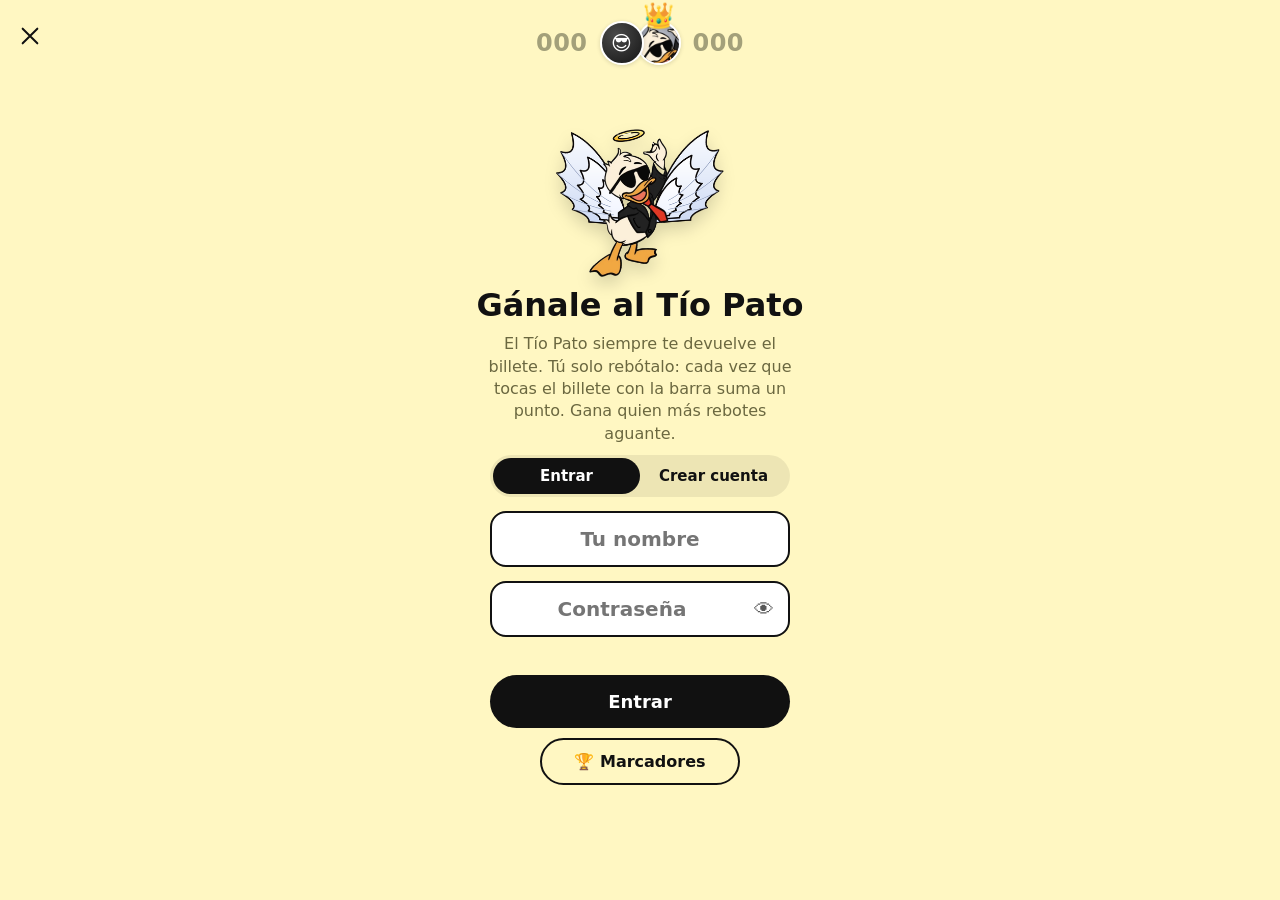
==== juego/index.html @ 19018e65 "Coins and shop: 1 bounce = 1 coin; premium backgrounds, paddle and ball skins - Wallet per account (" ====
<!doctype html>
<html lang="es">
<head>
<meta charset="utf-8">
<meta name="viewport" content="width=device-width, initial-scale=1, maximum-scale=1, user-scalable=no, viewport-fit=cover">
<title>Gánale al Tío Pato</title>
<meta name="description" content="Rebota el billete contra el Tío Pato: empieza como un ángel amistoso y termina convertido en diablo. Juega en línea o instálalo en tu celular.">
<meta name="theme-color" content="#fff7c2" id="themeColor">
<meta name="mobile-web-app-capable" content="yes">
<meta name="apple-mobile-web-app-capable" content="yes">
<meta name="apple-mobile-web-app-title" content="Tío Pato">
<meta name="apple-mobile-web-app-status-bar-style" content="default">
<meta name="format-detection" content="telephone=no">
<link rel="manifest" href="manifest.webmanifest">
<link rel="icon" type="image/png" sizes="32x32" href="icons/favicon-32.png">
<link rel="icon" type="image/png" sizes="64x64" href="icons/favicon-64.png">
<link rel="apple-touch-icon" href="icons/apple-touch-icon.png">
<style>
  :root {
    --bg: #fff7c2;
    --ink: #111;
    --score: #a3a07a;
    --ghost: rgba(140, 130, 50, .38);
    --lose: #c0392b;
    --card: #fffdf0;
    --line: rgba(120, 110, 40, .18);
  }
  * { box-sizing: border-box; -webkit-tap-highlight-color: transparent; }
  html, body {
    margin: 0; height: 100%; background: var(--bg); color: var(--ink);
    transition: background-color .9s ease;
    font-family: ui-rounded, "SF Pro Rounded", system-ui, -apple-system, "Segoe UI", Roboto, sans-serif;
    overflow: hidden; overscroll-behavior: none;
    -webkit-user-select: none; user-select: none; -webkit-touch-callout: none; touch-action: manipulation;
  }
  #app { position: fixed; inset: 0; display: flex; flex-direction: column; }
  body.end { background: linear-gradient(180deg, #7b3ff2 0%, #b21ee0 55%, #e0149f 100%); transition: none; }
  body.end #close svg, body.hell #close svg { stroke: #fff; }
  body.end .num, body.hell .num { color: rgba(255,255,255,.78); }
  body.hell { --ghost: rgba(255,255,255,.12); }

  /* ---------- franja de puntajes: compacta y encima del juego, para que el Pato quede en lo más alto ---------- */
  header {
    position: absolute; left: 0; right: 0; top: 0; z-index: 3; pointer-events: none;
    display: flex; align-items: center; justify-content: center; gap: 12px;
    padding: calc(env(safe-area-inset-top) + 20px) 16px 0;
    height: calc(env(safe-area-inset-top) + 66px);
  }
  #close {
    position: absolute; left: max(10px, env(safe-area-inset-left)); top: calc(env(safe-area-inset-top) + 16px); pointer-events: auto;
    width: 40px; height: 40px; border: 0; background: none; cursor: pointer; padding: 9px;
  }
  #close svg { width: 100%; height: 100%; stroke: var(--ink); stroke-width: 2.2; stroke-linecap: round; }
  .num {
    min-width: 3ch; font-size: 24px; font-weight: 800; letter-spacing: .02em;
    color: var(--score); font-variant-numeric: tabular-nums; text-align: center;
    transition: color .2s, transform .15s;
  }
  .num.bump { transform: scale(1.22); color: #6d6a3d; }
  .avatars { display: flex; position: relative; }
  .avatar {
    position: relative; width: 44px; height: 44px; border-radius: 50%;
    display: grid; place-items: center; font-size: 24px;
    border: 2px solid #fff; box-shadow: 0 1px 4px rgba(0,0,0,.15);
  }
  .avatar.me { background: radial-gradient(circle at 35% 30%, #4a4a4a, #151515); z-index: 1; color: #fff; font-weight: 800; font-size: 20px; }
  .avatar.bot { background: radial-gradient(circle at 35% 30%, #e8e8e8, #8d8d8d); margin-left: -7px; overflow: visible; }
  .avatar.bot.pic { background: radial-gradient(circle at 50% 45%, #cfd3dc, #6f7380); }
  .avatar.bot #botFace { position: relative; display: block; width: 100%; height: 100%; border-radius: 50%; overflow: hidden; display: grid; place-items: center; }
  .avatar.bot .ava { position: absolute; width: 142px; max-width: none; height: auto; left: -47px; top: -56px; pointer-events: none; }
  .avatar.bot .ava.horns { transition: opacity .5s; }
  .crown {
    position: absolute; top: -20px; left: 50%; font-size: 25px; line-height: 1;
    transform: translateX(-50%) scale(0); transition: transform .25s cubic-bezier(.3,1.6,.5,1);
    pointer-events: none; z-index: 2;
  }
  .avatar.lead .crown { transform: translateX(-50%) scale(1); }

  /* ---------- zona de juego ---------- */
  #arena { position: absolute; inset: 0; z-index: 1; touch-action: none; }
  #arena.jolt { animation: jolt .16s linear; }
  @keyframes jolt { 20% { transform: translate(4px, -3px); } 40% { transform: translate(-4px, 3px); } 60% { transform: translate(3px, 2px); } 80% { transform: translate(-2px, -2px); } }
  #big {
    position: absolute; inset: 0; display: grid; place-items: center;
    font-size: min(46vw, 24vh, 260px); font-weight: 400; color: var(--ghost);
    pointer-events: none; z-index: 0; transform: translateY(-4%);
  }
  #big.tick { animation: tick .9s ease-out; }
  @keyframes tick { 0% { transform: translateY(-4%) scale(1.25); opacity: .2; } 100% { transform: translateY(-4%) scale(1); opacity: 1; } }
  #fx { position: absolute; left: 0; top: 0; z-index: 1; pointer-events: none; }

  #target {
    position: absolute; left: 0; top: 0; z-index: 2;
    font-size: calc(56px * var(--k, 1)); line-height: 1; will-change: transform; pointer-events: none;
    filter: drop-shadow(0 5px 5px rgba(0,0,0,.14));
  }
  #target span { display: inline-block; animation: spin .75s linear infinite; }
  @keyframes spin { to { transform: rotate(360deg); } }

  /* ----- El Tío Pato: ángel amistoso → desafiante → enojado → diablo -----
     Variables: --angel / --devil (0..1, qué capas se ven) · --anger (0..1) · --shake · --flap (velocidad de aleteo). */
  #duck { position: absolute; left: 0; top: var(--duck-top, 26px); z-index: 1; width: calc(141px * var(--k, 1)); height: calc(170px * var(--k, 1)); pointer-events: none; visibility: hidden; will-change: transform; --angel: 1; --devil: 0; --anger: 0; --shake: 0px; --flap: 1.5s; }
  #duck .rig { position: relative; width: 100%; height: 100%; }
  #duck.mad .rig { animation: fume .11s linear infinite; }
  #duck .ly { position: absolute; left: 0; top: 0; width: 100%; height: 100%; display: block; -webkit-user-drag: none; transition: opacity .6s; }
  #duck .angel { opacity: var(--angel); }
  #duck .devil { opacity: var(--devil); }
  #duck .face { opacity: 0; transition: opacity .35s; }
  #duck[data-face="0"] .f0, #duck[data-face="1"] .f1, #duck[data-face="2"] .f2, #duck[data-face="3"] .f3 { opacity: 1; }
  #duck .wl { transform-origin: 43.5% 64.5%; animation: flapL var(--flap) ease-in-out infinite; }
  #duck .wr { transform-origin: 59% 63.7%; animation: flapR var(--flap) ease-in-out infinite; }
  #duck .halo { animation: bob 2.4s ease-in-out infinite; filter: drop-shadow(0 0 7px rgba(255, 214, 70, .95)); }
  #duck.mad .halo { animation: bob 2.4s ease-in-out infinite, flicker .3s steps(2) infinite; }
  #duck .horns { filter: drop-shadow(0 0 5px rgba(255, 60, 20, .8)); }
  #duck .trident { transform-origin: 63.5% 40%; animation: wave 1.6s ease-in-out infinite; filter: drop-shadow(0 0 6px rgba(255, 70, 20, .95)); }
  #duck .tail { transform-origin: 40% 76%; animation: sway .9s ease-in-out infinite; }
  #duck[data-face="3"] .f3 { filter: drop-shadow(0 0 9px rgba(255, 80, 20, .85)); }
  #duckFace { display: grid; place-items: center; width: 100%; height: 100%; font-size: calc(52px * var(--k, 1)); }
  #steam { position: absolute; left: 58%; top: 22%; font-size: calc(26px * var(--k, 1)); opacity: clamp(0, calc(var(--anger) * 2.2 - .1), 1); animation: puff .7s ease-in-out infinite; }
  @keyframes flapL { 50% { transform: rotate(calc(8deg + var(--anger) * 6deg)); } }
  @keyframes flapR { 50% { transform: rotate(calc(-8deg - var(--anger) * 6deg)); } }
  @keyframes bob { 50% { transform: translateY(-4px); } }
  @keyframes flicker { 50% { opacity: .35; } }
  @keyframes wave { 50% { transform: rotate(4deg); } }
  @keyframes sway { 50% { transform: rotate(9deg); } }
  @keyframes fume { 25% { translate: calc(var(--shake) * -1) 0; } 75% { translate: var(--shake) 0; } }
  @keyframes swing { 30% { transform: rotate(-12deg) translateY(6px) scale(1.06); } 100% { transform: none; } }
  @keyframes puff { 50% { transform: scale(1.25) rotate(8deg); } }
  #duck .rig.swing { animation: swing .26s ease-out; }
  #bubble {
    position: absolute; top: 100%; left: 50%; transform: translateX(calc(-50% + var(--bx, 0px))); scale: .85; transform-origin: top center;
    white-space: nowrap; font-size: clamp(12px, 3.6vw, 14px); font-weight: 800; color: #111; background: #fff; padding: 6px 12px;
    border-radius: 14px; box-shadow: 0 3px 10px rgba(0,0,0,.18); opacity: 0; transition: opacity .2s, scale .2s;
  }
  #bubble::before { content: ""; position: absolute; left: calc(50% - var(--bx, 0px)); top: -5px; width: 10px; height: 10px; background: #fff; transform: translateX(-50%) rotate(45deg); }
  #bubble.on { opacity: 1; scale: 1; }
  body.hell #bubble { background: #2a0608; color: #ffb199; box-shadow: 0 0 14px rgba(255, 70, 20, .6); }
  body.hell #bubble::before { background: #2a0608; }

  #paddle {
    position: absolute; left: 0; top: 0; height: calc(16px * var(--k, 1)); border-radius: 999px; background: #111; z-index: 2;
    visibility: hidden; will-change: transform; box-shadow: 0 5px 12px rgba(0,0,0,.22);
    transition: height .08s, margin-top .08s;
  }
  #paddle.hit { height: calc(11px * var(--k, 1)); margin-top: calc(3px * var(--k, 1)); }

  .pop {
    position: absolute; z-index: 4; font-weight: 800; font-size: 22px; color: #6d6a3d;
    pointer-events: none; animation: pop .6s ease-out forwards;
  }
  body.hell .pop { color: #ffb199; }
  @keyframes pop { from { opacity: 1; transform: translate(-50%, -10px); } to { opacity: 0; transform: translate(-50%, -64px); } }

  /* ---------- pantallas (inicio / final / marcadores) ---------- */
  .screen {
    position: absolute; inset: 0; z-index: 5; display: none; flex-direction: column;
    align-items: center; justify-content: center; gap: 10px; text-align: center;
    padding: calc(env(safe-area-inset-top) + 60px) max(20px, env(safe-area-inset-right)) calc(env(safe-area-inset-bottom) + 20px) max(20px, env(safe-area-inset-left));
    background: rgba(255, 247, 194, .96); overflow-y: auto; -webkit-overflow-scrolling: touch;
  }
  .screen > * { flex-shrink: 0; }
  .screen::before, .screen::after { content: ""; margin: auto; }
  .screen.show { display: flex; }
  .screen h1 { margin: 0; font-size: 32px; font-weight: 800; line-height: 1.1; }
  .screen p { margin: 0; color: #6b6840; font-size: 16px; max-width: 30ch; line-height: 1.4; }
  .hero { display: inline-block; height: clamp(96px, 19vh, 150px); animation: float 2.2s ease-in-out infinite; filter: drop-shadow(0 8px 8px rgba(0,0,0,.15)); }
  .hero img { height: 100%; width: auto; display: block; }
  @keyframes float { 50% { transform: translateY(-10px) rotate(-2deg); } }
  .btn {
    margin-top: 10px; border: 0; cursor: pointer; background: #111; color: #fff;
    font: inherit; font-size: 18px; font-weight: 700; padding: 16px 44px; border-radius: 999px;
    transition: transform .1s;
  }
  .btn:active { transform: scale(.96); }
  .btn.ghost { background: transparent; color: var(--ink); border: 2px solid var(--ink); margin-top: 0; padding: 12px 32px; font-size: 16px; }
  .best { font-size: 14px; color: #8a8658; min-height: 1.2em; }
  .status { font-size: 14px; color: #6b6840; min-height: 1.3em; }
  .status.err { color: var(--lose); }

  #name, .field {
    width: min(100%, 300px); font: inherit; font-size: 20px; font-weight: 700; text-align: center;
    padding: 14px 16px; border-radius: 16px; border: 2px solid var(--ink); background: #fff; color: var(--ink);
    outline: none; -webkit-user-select: text; user-select: text; margin-top: 6px;
  }
  #name:focus, .field:focus { box-shadow: 0 0 0 4px rgba(17,17,17,.12); }
  #name.shake, .field.shake { animation: shake .35s; border-color: var(--lose); }
  /* inicio de sesión */
  .authbox { display: flex; flex-direction: column; align-items: center; gap: 8px; width: 100%; }
  .authbox[hidden], #userBox[hidden], #logout[hidden], #name[hidden], #play[hidden] { display: none; }
  .seg { display: flex; width: min(100%, 300px); background: rgba(0,0,0,.07); border-radius: 999px; padding: 3px; }
  .seg button { flex: 1; border: 0; background: none; font: inherit; font-size: 15px; font-weight: 700; color: var(--ink); padding: 9px 6px; border-radius: 999px; cursor: pointer; }
  .seg button.on { background: #111; color: #fff; }
  .pw { position: relative; width: min(100%, 300px); }
  .pw .field { width: 100%; padding-right: 52px; }
  #eye { position: absolute; right: 6px; top: calc(50% + 3px); transform: translateY(-50%); width: 40px; height: 40px; border: 0; background: none; font-size: 20px; cursor: pointer; opacity: .65; }
  .authbox .btn { margin-top: 4px; width: min(100%, 300px); }
  .authbox .btn:disabled { opacity: .55; }
  #authMsg { min-height: 1.3em; max-width: 32ch; text-align: center; }
  .hello { font-size: 20px; font-weight: 800; }
  .link { background: none; border: 0; font: inherit; font-size: 14px; font-weight: 600; color: #6b6840; cursor: pointer; padding: 6px; text-decoration: underline; }
  @keyframes shake { 25% { transform: translateX(-8px); } 75% { transform: translateX(8px); } }

  /* final: pantalla morada con lluvia de billetes */
  #result { background: transparent; overflow: hidden; gap: 6px; color: #fff; }
  #result > * { position: relative; z-index: 1; }
  #result .rain { position: absolute; inset: 0; z-index: 0; pointer-events: none; overflow: hidden; }
  .rain span { position: absolute; top: -60px; animation: fall linear infinite; }
  @keyframes fall { to { transform: translateY(115vh) rotate(540deg); } }
  .verdict { font-size: 24px; font-weight: 800; text-shadow: 0 2px 12px rgba(0,0,0,.25); }
  .final { font-size: 72px; font-weight: 800; line-height: 1; text-shadow: 0 2px 12px rgba(0,0,0,.25); font-variant-numeric: tabular-nums; }
  .final small { font-size: 28px; font-weight: 800; }
  .sub { font-size: 15px; font-weight: 600; opacity: .95; text-shadow: 0 1px 6px rgba(60,0,90,.55); max-width: 32ch; }
  #result .hero { height: clamp(84px, 15vh, 128px); animation: none; }
  #result .btn { background: #111; width: min(100%, 340px); display: flex; align-items: center; justify-content: center; gap: 10px; }
  #result .btn.ghost { background: rgba(255,255,255,.14); color: #fff; border-color: rgba(255,255,255,.7); }
  #result .link { background: none; border: 0; color: #fff; font: inherit; font-size: 16px; font-weight: 600; padding: 10px; cursor: pointer; opacity: .9; }
  #result .status { color: rgba(255,255,255,.95); }
  #result .status.err { color: #ffd6d0; }
  #result .best { color: rgba(255,255,255,.85); }
  #result .status, #result .best, #result .link { text-shadow: 0 1px 6px rgba(60,0,90,.55); }

  /* ---------- marcadores ---------- */
  #board { justify-content: flex-start; gap: 8px; overflow: hidden; }
  #board::before, #board::after { display: none; }
  #board h1 { font-size: 28px; margin-top: 4px; }
  .board-note { font-size: 13px; color: #8a8658; min-height: 1.2em; max-width: 38ch; }
  #list {
    list-style: none; margin: 0; padding: 0; width: min(100%, 440px);
    flex: 1; min-height: 0; overflow-y: auto; -webkit-overflow-scrolling: touch;
    background: var(--card); border: 1px solid var(--line); border-radius: 18px;
  }
  #list li {
    display: grid; grid-template-columns: 44px 1fr auto; align-items: center; gap: 8px;
    padding: 12px 16px; border-bottom: 1px solid var(--line); text-align: left; font-size: 17px;
  }
  #list li:last-child { border-bottom: 0; }
  #list .rk { font-weight: 800; color: #8a8658; font-variant-numeric: tabular-nums; text-align: center; }
  #list .nm { font-weight: 700; overflow: hidden; text-overflow: ellipsis; white-space: nowrap; }
  #list .sc { font-weight: 800; font-variant-numeric: tabular-nums; }
  #list li.top .rk { font-size: 22px; }
  #list li.mine { background: #fff0a0; }
  #list .empty { display: block; text-align: center; color: #8a8658; padding: 28px 16px; }
  #backBoard { margin-top: 4px; }

  /* celulares bajitos (iPhone SE, Android compactos) */
  @media (max-height: 700px) {
    .screen { gap: 6px; }
    .screen h1 { font-size: 26px; }
    .screen p { font-size: 14px; }
    .btn { padding: 13px 38px; font-size: 17px; margin-top: 6px; }
    .btn.ghost { padding: 10px 28px; }
    .final { font-size: 58px; }
    #name { padding: 11px 14px; font-size: 18px; }
  }
  @media (max-width: 340px) { .num { font-size: 21px; min-width: 2.6ch; } header { gap: 8px; } }

  /* instalar la app */
  .sheet { position: fixed; inset: 0; z-index: 60; display: flex; align-items: flex-end; justify-content: center; background: rgba(0,0,0,.45); }
  .sheet[hidden], #rotate[hidden] { display: none; }
  .sheet .card {
    width: min(100%, 460px); background: #fffdf0; color: var(--ink); border-radius: 22px 22px 0 0; text-align: left;
    padding: 22px 22px calc(env(safe-area-inset-bottom) + 22px); box-shadow: 0 -10px 40px rgba(0,0,0,.25);
  }
  .sheet h2 { margin: 0 0 10px; font-size: 20px; }
  .sheet ol { margin: 0 0 14px; padding-left: 22px; font-size: 16px; line-height: 1.5; }
  .sheet .btn { width: 100%; margin: 0; }
  /* el juego es vertical: en horizontal se pausa y pide girar el celular */
  #rotate { position: fixed; inset: 0; z-index: 100; display: none; flex-direction: column; align-items: center; justify-content: center; gap: 10px; background: #fff7c2; color: #111; text-align: center; padding: 24px; font-weight: 700; }
  #rotate .ico { font-size: 48px; animation: turn 2.4s ease-in-out infinite; }
  @keyframes turn { 0%, 30% { transform: rotate(-90deg); } 60%, 100% { transform: rotate(0); } }
  @media (orientation: landscape) and (max-height: 520px) { #rotate { display: flex; } #rotate[hidden] { display: flex; } }


  /* ---------- fondos premium: degradados difuminados, holográficos y animados ---------- */
  #app { z-index: 1; }
  .bgx { position: absolute; inset: 0; overflow: hidden; background: var(--b, #fff6c0); }
  .bgx i { position: absolute; display: block; border-radius: 50%; pointer-events: none; will-change: transform; }
  #theme { position: fixed; z-index: 0; display: none; }
  body.themed #theme, body.themed #hellfx { display: block; }
  body.end #theme, body.end #hellfx { display: none; }
  /* cuando el Pato se vuelve diablo, el infierno tiñe también los fondos premium */
  #hellfx { position: fixed; inset: 0; z-index: 0; display: none; pointer-events: none; opacity: 0; transition: opacity 1.4s;
    background: radial-gradient(130% 90% at 50% 105%, rgba(255,90,20,.72), rgba(160,10,20,.62) 45%, rgba(30,0,6,.82) 100%); }
  body.hell #hellfx { opacity: 1; }
  body.dark #close svg { stroke: #fff; }
  body.dark .num { color: rgba(255,255,255,.8); }
  body.dark { --ghost: rgba(255,255,255,.12); }
  body.dark .pop { color: #fff; }
  body.themed:not(.dark):not(.hell) .num { color: rgba(30,30,60,.55); }
  body.themed:not(.dark):not(.hell) { --ghost: rgba(30,30,60,.09); }
  @keyframes drift1 { to { transform: translate(7%, -7%) scale(1.08); } }
  @keyframes drift2 { to { transform: translate(18%, 14%) scale(1.15); } }
  @keyframes drift3 { to { transform: translate(-16%, -12%) scale(1.1); } }
  @keyframes sheen { from { transform: translateX(-55%); } to { transform: translateX(55%); } }
  @keyframes holoShift { to { background-position: 400% 50%; } }
  @keyframes glare { 0%, 100% { transform: translateX(-38%) rotate(-20deg); } 50% { transform: translateX(38%) rotate(-20deg); } }
  @keyframes twinkle { from { opacity: .55; } to { opacity: 1; } }
  @keyframes gridMove { to { background-position: 0 38px, 0 0; } }

  .bgx[data-bg="atardecer"] { --b: #ffb199; background: linear-gradient(180deg, #ffe6b8 0%, #ffbf9b 32%, #ff8fb6 62%, #8c7dff 100%); }
  .bgx[data-bg="atardecer"] i:nth-child(1) { width: 78%; aspect-ratio: 1; left: 11%; bottom: 8%; background: radial-gradient(circle, #fffbe4 0%, #ffe09a 42%, rgba(255,196,120,0) 70%); filter: blur(8px); animation: drift1 16s ease-in-out infinite alternate; }
  .bgx[data-bg="atardecer"] i:nth-child(2) { width: 70%; aspect-ratio: 1; left: -22%; top: -6%; background: #ff9ccf; filter: blur(60px); opacity: .7; animation: drift2 18s ease-in-out infinite alternate; }
  .bgx[data-bg="atardecer"] i:nth-child(3) { width: 80%; aspect-ratio: 1; right: -30%; bottom: -10%; background: #7a6bff; filter: blur(70px); opacity: .75; animation: drift3 20s ease-in-out infinite alternate; }

  .bgx[data-bg="cristal"] { --b: #dcecff; background: linear-gradient(160deg, #f1f8ff 0%, #d6e9ff 45%, #e6ddff 100%); }
  .bgx[data-bg="cristal"] i:nth-child(1) { width: 70%; aspect-ratio: 1; left: -15%; top: 4%; background: #9fd6ff; filter: blur(55px); opacity: .65; animation: drift2 17s ease-in-out infinite alternate; }
  .bgx[data-bg="cristal"] i:nth-child(2) { width: 75%; aspect-ratio: 1; right: -25%; top: 38%; background: #c9b8ff; filter: blur(60px); opacity: .6; animation: drift3 19s ease-in-out infinite alternate; }
  .bgx[data-bg="cristal"] i:nth-child(3) { width: 60%; aspect-ratio: 1; left: 15%; bottom: -8%; background: #fff; filter: blur(40px); opacity: .9; animation: drift1 15s ease-in-out infinite alternate; }
  .bgx[data-bg="cristal"]::after { content: ""; position: absolute; inset: -20%; pointer-events: none; background: linear-gradient(115deg, rgba(255,255,255,0) 32%, rgba(255,255,255,.6) 46%, rgba(255,255,255,0) 60%); animation: sheen 9s linear infinite alternate; }

  .bgx[data-bg="aurora"] { --b: #0b1b34; background: linear-gradient(180deg, #050c1c 0%, #0a1a33 55%, #0c2447 100%); }
  .bgx[data-bg="aurora"] i:nth-child(1) { width: 90%; aspect-ratio: 1; left: -30%; top: -10%; background: #22d3b0; filter: blur(70px); opacity: .55; animation: drift2 16s ease-in-out infinite alternate; }
  .bgx[data-bg="aurora"] i:nth-child(2) { width: 80%; aspect-ratio: 1; right: -30%; top: 12%; background: #8b5cf6; filter: blur(75px); opacity: .6; animation: drift3 19s ease-in-out infinite alternate; }
  .bgx[data-bg="aurora"] i:nth-child(3) { width: 90%; aspect-ratio: 1; left: 0; bottom: -30%; background: #f472b6; filter: blur(80px); opacity: .45; animation: drift1 21s ease-in-out infinite alternate; }
  .bgx[data-bg="aurora"]::after { content: ""; position: absolute; inset: -10% -30%; pointer-events: none; filter: blur(26px); background: linear-gradient(100deg, transparent 20%, rgba(80,255,200,.2) 40%, rgba(160,120,255,.22) 60%, transparent 80%); animation: sheen 12s ease-in-out infinite alternate; }

  .bgx[data-bg="galaxia"] { --b: #0a0a1f; background: radial-gradient(ellipse 80% 55% at 25% 18%, rgba(120,60,200,.75), transparent 70%), radial-gradient(ellipse 70% 50% at 85% 72%, rgba(20,100,200,.6), transparent 70%), radial-gradient(ellipse 60% 40% at 40% 95%, rgba(220,60,160,.4), transparent 70%), #070716; }
  .bgx[data-bg="galaxia"] i:nth-child(1) { width: 90%; aspect-ratio: 1; left: -20%; top: 28%; background: #7c3aed; filter: blur(80px); opacity: .32; animation: drift1 22s ease-in-out infinite alternate; }
  .bgx[data-bg="galaxia"] i:nth-child(2) { width: 70%; aspect-ratio: 1; right: -25%; top: -5%; background: #ec4899; filter: blur(80px); opacity: .25; animation: drift3 24s ease-in-out infinite alternate; }
  .bgx[data-bg="galaxia"] i:nth-child(3) { width: 60%; aspect-ratio: 1; left: 20%; bottom: -15%; background: #3b82f6; filter: blur(70px); opacity: .3; animation: drift2 26s ease-in-out infinite alternate; }
  .bgx[data-bg="galaxia"]::before { content: ""; position: absolute; inset: 0; pointer-events: none; animation: twinkle 3.5s ease-in-out infinite alternate;
    background-image: radial-gradient(1.4px 1.4px at 12% 14%, #fff, transparent), radial-gradient(1px 1px at 28% 32%, #cfe4ff, transparent), radial-gradient(1.6px 1.6px at 44% 9%, #fff, transparent), radial-gradient(1px 1px at 63% 21%, #ffd9ff, transparent), radial-gradient(1.4px 1.4px at 82% 12%, #fff, transparent), radial-gradient(1px 1px at 91% 38%, #cfe4ff, transparent), radial-gradient(1.5px 1.5px at 8% 47%, #fff, transparent), radial-gradient(1px 1px at 36% 58%, #fff, transparent), radial-gradient(1.4px 1.4px at 57% 44%, #ffd9ff, transparent), radial-gradient(1px 1px at 76% 61%, #fff, transparent), radial-gradient(1.5px 1.5px at 94% 72%, #cfe4ff, transparent), radial-gradient(1px 1px at 17% 78%, #fff, transparent), radial-gradient(1.4px 1.4px at 48% 84%, #fff, transparent), radial-gradient(1px 1px at 69% 91%, #ffd9ff, transparent), radial-gradient(1.5px 1.5px at 88% 93%, #fff, transparent), radial-gradient(1px 1px at 4% 92%, #cfe4ff, transparent); }

  .bgx[data-bg="holo"] { --b: #e9c8ff; background: linear-gradient(120deg, #ffb8e8, #ffe3b8, #fbffb8, #b8ffdc, #b8e8ff, #d4b8ff, #ffb8e8); background-size: 400% 400%; animation: holoShift 14s linear infinite; }
  .bgx[data-bg="holo"] i:nth-child(1) { width: 170%; height: 38%; left: -35%; top: 22%; border-radius: 0; background: linear-gradient(100deg, transparent, rgba(255,255,255,.8) 50%, transparent); filter: blur(14px); animation: glare 7s ease-in-out infinite; }
  .bgx[data-bg="holo"] i:nth-child(2) { width: 70%; aspect-ratio: 1; left: -10%; bottom: -6%; background: rgba(255,255,255,.55); filter: blur(50px); animation: drift1 16s ease-in-out infinite alternate; }
  .bgx[data-bg="holo"] i:nth-child(3) { width: 60%; aspect-ratio: 1; right: -20%; top: -4%; background: rgba(120,200,255,.5); filter: blur(60px); animation: drift3 18s ease-in-out infinite alternate; }

  .bgx[data-bg="synth"] { --b: #3d0a6b; background: linear-gradient(180deg, #14052e 0%, #3a0b6e 40%, #c8208a 68%, #ff8a3d 82%, #2a0840 82.1%, #12031f 100%); }
  .bgx[data-bg="synth"] i:nth-child(1) { width: 56%; aspect-ratio: 1; left: 22%; bottom: 18%; background: linear-gradient(180deg, #fff27a, #ff9a3c 45%, #ff2e97); filter: drop-shadow(0 0 24px rgba(255,80,160,.8));
    -webkit-mask-image: repeating-linear-gradient(180deg, #000 0 11px, transparent 11px 15px); mask-image: repeating-linear-gradient(180deg, #000 0 11px, transparent 11px 15px); }
  .bgx[data-bg="synth"] i:nth-child(2) { left: -50%; right: -50%; bottom: -22%; height: 40%; border-radius: 0; transform-origin: top; transform: perspective(260px) rotateX(58deg);
    background: linear-gradient(rgba(255,78,205,.9) 1.5px, transparent 1.5px) 0 0 / 100% 38px, linear-gradient(90deg, rgba(255,78,205,.9) 1.5px, transparent 1.5px) 0 0 / 54px 100%; animation: gridMove 2.4s linear infinite; }
  .bgx[data-bg="synth"] i:nth-child(3) { left: 0; right: 0; bottom: 16%; height: 5%; border-radius: 0; background: linear-gradient(transparent, rgba(255,140,210,.65), transparent); filter: blur(7px); }

  /* ---------- skins de la barra ---------- */
  #paddle.p-dorada, .pvbar.p-dorada { background: linear-gradient(180deg, #fff3b0, #f6c84c 45%, #b9831b); box-shadow: 0 0 12px rgba(246,200,76,.7), 0 5px 10px rgba(120,80,0,.35); }
  #paddle.p-fuego, .pvbar.p-fuego { background: linear-gradient(180deg, #ffe36a, #ff8a1f 50%, #d4200c); box-shadow: 0 0 14px rgba(255,100,20,.85), 0 5px 10px rgba(120,20,0,.4); }
  #paddle.p-cristal, .pvbar.p-cristal { background: linear-gradient(180deg, rgba(255,255,255,.92), rgba(185,222,255,.5)); border: 1px solid rgba(255,255,255,.95); -webkit-backdrop-filter: blur(6px); backdrop-filter: blur(6px); box-shadow: inset 0 1px 0 #fff, 0 6px 14px rgba(70,130,220,.4); }
  #paddle.p-neon, .pvbar.p-neon { background: linear-gradient(90deg, #00f0ff, #7a5cff); box-shadow: 0 0 8px #00f0ff, 0 0 22px rgba(0,240,255,.75), 0 0 40px rgba(122,92,255,.45); }
  #paddle.p-holo, .pvbar.p-holo { background: linear-gradient(110deg, #ff9ad5, #ffe39a, #9affc1, #9ad5ff, #c29aff, #ff9ad5); background-size: 300% 100%; animation: holoBar 3s linear infinite; box-shadow: 0 0 14px rgba(190,150,255,.8), 0 5px 10px rgba(80,40,140,.3); }
  @keyframes holoBar { to { background-position: 300% 0; } }
  body.dark #paddle.p-clasica { background: #f4f4ff; box-shadow: 0 0 14px rgba(255,255,255,.6), 0 5px 12px rgba(0,0,0,.35); }
  body.hell #paddle.p-clasica { background: #1a0505; box-shadow: 0 0 14px rgba(255, 90, 30, .85), 0 5px 12px rgba(0,0,0,.35); }

  /* ---------- monedas y tienda ---------- */
  .coins { display: inline-flex; align-items: center; gap: 6px; font-weight: 800; font-size: 18px; background: #fff; border: 2px solid #111; padding: 5px 14px; border-radius: 999px; font-variant-numeric: tabular-nums; }
  .coins[hidden] { display: none; }
  .coinsline { font-size: 22px; font-weight: 800; text-shadow: 0 2px 10px rgba(0,0,0,.3); }
  #shop { justify-content: flex-start; gap: 8px; overflow: hidden; }
  #shop::before, #shop::after { display: none; }
  .shophead { display: flex; align-items: center; justify-content: space-between; gap: 10px; width: min(100%, 460px); }
  .shophead h1 { font-size: 26px; margin: 0; }
  #shop .seg { width: min(100%, 460px); }
  #shopGrid { width: min(100%, 460px); flex: 1; min-height: 0; overflow-y: auto; -webkit-overflow-scrolling: touch; display: grid; grid-template-columns: repeat(2, minmax(0, 1fr)); gap: 12px; align-content: start; padding: 4px 3px 10px; }
  .item { background: #fffdf0; border: 1px solid var(--line); border-radius: 18px; padding: 10px; display: flex; flex-direction: column; gap: 6px; text-align: left; }
  .item.on { border-color: #111; box-shadow: 0 0 0 2px #111; }
  .item .pv { position: relative; height: 96px; border-radius: 12px; overflow: hidden; display: grid; place-items: center; }
  .item .pv:not(.bgx) { background: #f3efc8; }
  .item .pv.bgx { position: relative; inset: auto; }
  .item .pvbar { width: 72%; height: 14px; border-radius: 999px; background: #111; box-shadow: 0 4px 8px rgba(0,0,0,.2); }
  .item .pv .em { font-size: 48px; line-height: 1; animation: spin 2.4s linear infinite; filter: drop-shadow(0 4px 4px rgba(0,0,0,.18)); }
  .item .nm { font-weight: 800; font-size: 15px; line-height: 1.15; }
  .item .nt { font-size: 12px; color: #8a8658; min-height: 2.3em; line-height: 1.2; }
  .item button { border: 0; border-radius: 999px; font: inherit; font-weight: 800; font-size: 14px; padding: 9px 10px; cursor: pointer; background: #111; color: #fff; }
  .item button.eq { background: transparent; color: #111; border: 2px solid #111; padding: 7px 10px; }
  .item button.cur { background: #e8e4b8; color: #6b6840; cursor: default; }
  .item button.lock { background: #ffd84a; color: #111; }
  .item button.lock.no { background: #eee9c3; color: #8a8658; }
  #shopMsg { min-height: 1.3em; max-width: 36ch; }
  #shopMsg.ok { color: var(--win, #2f8f4e); }
  #shopBack { margin-top: 2px; }

  @media (prefers-reduced-motion: reduce) {
    .bgx, .bgx i, .bgx::before, .bgx::after, #paddle, .item .pv .em { animation: none !important; }
    #duck .wl, #duck .wr, #duck .halo, #duck .trident, #duck .tail, #duck.mad .rig, #steam, #target span, .hero, .rain span, #rotate .ico { animation: none; }
    #arena.jolt { animation: none; }
  }
</style>
</head>
<body>
<div id="theme" class="bgx" data-bg="clasico" aria-hidden="true"><i></i><i></i><i></i></div>
<div id="hellfx" aria-hidden="true"></div>
<div id="app">
  <header>
    <button id="close" aria-label="Salir">
      <svg viewBox="0 0 24 24" fill="none"><path d="M4 4 20 20M20 4 4 20"/></svg>
    </button>
    <div class="num" id="meNum">000</div>
    <div class="avatars">
      <div class="avatar me" id="meAv"><span class="crown">👑</span><span id="meInit">😎</span></div>
      <div class="avatar bot" id="botAv"><span class="crown">👑</span><span id="botFace">🦆</span></div>
    </div>
    <div class="num" id="botNum">000</div>
  </header>

  <main id="arena">
    <div id="big"></div>
    <canvas id="fx"></canvas>
    <div id="duck" aria-hidden="true" data-face="0"><div class="rig" id="rig"></div><div id="bubble"></div></div>
    <div id="target"><span>💸</span></div>
    <div id="paddle" aria-hidden="true"></div>

    <!-- inicio: nombre -->
    <section class="screen show" id="menu">
      <span class="hero" id="heroBox"><span style="font-size:84px">🦆</span></span>
      <h1>Gánale al Tío Pato</h1>
      <p>El Tío Pato siempre te devuelve el billete. Tú solo rebótalo: cada vez que tocas el billete con la barra suma un punto. Gana quien más rebotes aguante.</p>
      <!-- con cuentas: inicia sesión o crea tu cuenta (nombre + contraseña) -->
      <form class="authbox" id="authForm" hidden autocomplete="on" novalidate>
        <div class="seg" role="tablist"><button type="button" id="tabIn" class="on" role="tab">Entrar</button><button type="button" id="tabUp" role="tab">Crear cuenta</button></div>
        <input class="field" id="acct" name="username" type="text" maxlength="16" placeholder="Tu nombre" autocomplete="username" autocapitalize="words" spellcheck="false" aria-label="Tu nombre">
        <div class="pw"><input class="field" id="pass" name="password" type="password" minlength="6" maxlength="64" placeholder="Contraseña" autocomplete="current-password" aria-label="Contraseña"><button type="button" id="eye" aria-label="Mostrar contraseña">👁</button></div>
        <div class="status err" id="authMsg" role="alert"></div>
        <button class="btn" id="authGo" type="submit">Entrar</button>
      </form>
      <div id="userBox" hidden><div class="hello" id="hello"></div></div>
      <div class="coins" id="coinChip" hidden>🪙 <span id="coinNum">0</span></div>
      <!-- sin cuentas (modo local): solo el nombre -->
      <input id="name" type="text" maxlength="16" placeholder="Tu nombre" autocomplete="off" autocapitalize="words" spellcheck="false" aria-label="Tu nombre">
      <button class="btn" id="play">Jugar</button>
      <button class="btn ghost" id="openShop">🛍️ Tienda</button>
      <button class="btn ghost" id="openBoard">🏆 Marcadores</button>
      <button class="btn ghost" id="install" hidden>📲 Instalar app</button>
      <div class="best" id="bestMenu"></div>
      <button class="link" id="logout" hidden>Cerrar sesión</button>
    </section>

    <!-- final de partida -->
    <section class="screen" id="result">
      <div class="rain" id="rain"></div>
      <span class="hero" id="heroEnd"></span>
      <div class="verdict">Ganó el Tío Pato</div>
      <div class="final"><span id="finalScore">0</span> <small id="finalLabel">rebotes</small></div>
      <div class="sub" id="finalSub"></div>
      <div class="coinsline" id="coinsLine"></div>
      <div class="status" id="saveStatus"></div>
      <div class="best" id="bestResult"></div>
      <button class="btn" id="again"><svg width="18" height="18" viewBox="0 0 24 24" fill="none" stroke="#fff" stroke-width="2.4" stroke-linecap="round" stroke-linejoin="round"><path d="M3 12a9 9 0 1 0 3-6.7"/><path d="M3 4v5h5"/></svg>Jugar de nuevo</button>
      <button class="btn ghost" id="openShop2">🛍️ Gastar mis monedas</button>
      <button class="btn ghost" id="openBoard2">🏆 Ver marcadores</button>
      <button class="link" id="backResult">Volver</button>
    </section>

    <!-- tienda -->
    <section class="screen" id="shop">
      <div class="shophead"><h1>🛍️ Tienda</h1><div class="coins">🪙 <span id="shopBal">0</span></div></div>
      <div class="seg" role="tablist"><button type="button" id="tabBg" class="on">Fondos</button><button type="button" id="tabPad">Barras</button><button type="button" id="tabBall">Billetes</button></div>
      <div class="status" id="shopMsg" role="status"></div>
      <div id="shopGrid"></div>
      <button class="btn ghost" id="shopBack">Volver</button>
    </section>

    <!-- marcadores -->
    <section class="screen" id="board">
      <h1>🏆 Marcadores</h1>
      <div class="board-note" id="boardNote"></div>
      <ul id="list" aria-live="polite"></ul>
      <button class="btn ghost" id="moreBoard" hidden>Ver más jugadores</button>
      <button class="btn ghost" id="backBoard">Volver</button>
    </section>
  </main>
</div>

<div id="rotate" hidden><span class="ico">📱</span><span>Gira tu celular a vertical para jugar</span></div>
<div class="sheet" id="sheet" hidden>
  <div class="card" role="dialog" aria-labelledby="sheetTitle">
    <h2 id="sheetTitle">Instala la app</h2>
    <ol id="sheetSteps"></ol>
    <button class="btn" id="sheetOk">Entendido</button>
  </div>
</div>

<script src="config.js"></script>
<script src="tienda.js"></script>
<script>
(() => {
  // Medidas de referencia (celular de 390×790 útiles). Todo se escala con K para que el juego se vea igual en cualquier celular.
  let K = 1, VS = 1;              // K: escala de tamaños · VS: escala de velocidades (según el alto)
  let SIZE = 56;                  // tamaño del emoji (px)
  let R = 24;                     // radio de choque del billete
  let PADDLE_H = 16, PADDLE_BOTTOM = 56;
  let DUCK_TOP = 26;              // el Pato queda pegado a lo más alto de la pantalla
  let DUCK_BOTTOM = 176;          // borde inferior del Tío Pato: ahí devuelve el billete, siempre
  let DUCK_CY = 125;              // centro del cuerpo del Pato (para el fuego)
  let SAFE_T = 0, SAFE_B = 0;     // márgenes seguros (notch / barra de gestos)
  const SPEED0 = 430, SPEED_STEP = 11, SPEED_MAX = 1300;   // px/s: el billete acelera con cada rebote
  const PADDLE_START = .42, SHRINK_RATE = .0085, SHRINK_MIN = .3;   // la barra empieza grande y se achica hasta el 30%
  // Fases del Tío Pato, según los rebotes: ángel amistoso → desafiante → se enoja y se vuelve diablo
  // En cuanto el Pato se enoja (55) pierde la aureola y las alas de ángel y pasa a su piel de diablo.
  const P_CHALLENGE = 30, P_ANGRY = 55, P_DEVIL = 60, P_HELL = 70;
  const TOP_N = 100;              // cuántos jugadores muestra el marcador
  const REFRESH_MS = 15000;       // el marcador se actualiza solo mientras está abierto
  const STORE_KEY = 'gana-al-tio-pato-v2';
  // El fondo cambia cada 10 rebotes (el primero a los 5): del cielo amarillo al infierno, que empieza justo cuando el Pato se enoja
  const PALETTE = ['#fff6c0', '#ffec5c', '#ffb978', '#ffa64f', '#faa3fe', '#f478fd', '#c2312f', '#8a1620', '#5a0e14', '#3a070b', '#2a0508'];

  const DB = String(window.DINERO_DB_URL || '').trim().replace(/\/+$/, '');
  const ONLINE = DB !== '';
  const API_KEY = String(window.FIREBASE_API_KEY || '').trim();     // clave web de Firebase (no es secreta): activa las cuentas
  const AUTH = ONLINE && API_KEY !== '';                           // con cuentas: nombre + contraseña; si no, modo local
  const ART = String(window.PATO_DIR || '').trim();                // carpeta con el arte del Tío Pato ('' = usa un emoji)
  const HAS_ART = ART !== '';

  const $ = id => document.getElementById(id);
  const app = $('app'), arena = $('arena'), target = $('target'), big = $('big'), paddle = $('paddle'), duck = $('duck'), rig = $('rig');
  const meNum = $('meNum'), botNum = $('botNum'), meAv = $('meAv'), botAv = $('botAv');
  const nameInput = $('name');
  const screens = { menu: $('menu'), result: $('result'), board: $('board'), shop: $('shop') };
  const clamp = (v, lo, hi) => Math.max(lo, Math.min(hi, v));

  let state = 'menu';            // menu | countdown | play | over
  let hits = 0, elapsed = 0;     // rebotes (el puntaje) · segundos jugados
  let leaderBest = 0;            // mayor cantidad de rebotes: la del #1 del marcador o la tuya
  let W = 0, H = 0;
  let x = 0, y = 0, vx = 0, vy = 0, last = 0;
  let px = 0, pw = 140, basePw = 140, keyDir = 0, dragX = null;
  let duckX = 0, duckShow = 0, prevShow = 0, bubbleTimer = null, bubbleW = 0, lastFace = -1, lastSay = '';
  let cdTimer = null, audio = null;

  /* ---------- fases del Tío Pato (todo depende de los rebotes) ---------- */
  const devilK = () => (hits >= P_ANGRY ? 1 : 0);                              // al enojarse: fuera aureola y alas de ángel, entra la piel de diablo (el cambio se suaviza con CSS)
  const angelK = () => 1 - devilK();
  const angerK = () => clamp((hits - P_ANGRY) / 25, 0, 1);                     // se enoja de forma progresiva desde el rebote 55
  const fireK = () => clamp((hits - 58) / 22, 0, 1);                           // el fuego crece desde el 58
  const faceIdx = () => hits < P_CHALLENGE ? 0 : hits < P_ANGRY ? 1 : hits < P_HELL - 2 ? 2 : 3;
  const phaseName = () => hits < P_CHALLENGE ? 'ángel 😇' : hits < P_ANGRY ? 'desafiante 😏' : hits < P_DEVIL ? 'enojado 😡' : 'diablo 😈';
  const level = () => Math.floor(hits / 20);                                   // afina la puntería del Pato
  const paddleTop = () => H - PADDLE_BOTTOM - PADDLE_H;
  const shrink = () => Math.max(SHRINK_MIN, 1 - hits * SHRINK_RATE);                                   // factor sobre el ancho inicial
  const ballSpeed = () => Math.min(SPEED0 + hits * SPEED_STEP, SPEED_MAX) * VS;

  /* ---------- datos del jugador (solo en este dispositivo) ---------- */
  function newId() {
    const a = new Uint8Array(10);
    (window.crypto || { getRandomValues: v => v.map(() => Math.random() * 256) }).getRandomValues(a);
    return Array.from(a, b => (b % 36).toString(36)).join('') + Date.now().toString(36);
  }
  let player = { id: '', name: '', best: 0, dirty: false };       // best: mayor cantidad de rebotes
  try { Object.assign(player, JSON.parse(localStorage.getItem(STORE_KEY) || '{}')); } catch (e) {}
  function savePlayer() { try { localStorage.setItem(STORE_KEY, JSON.stringify(player)); } catch (e) {} }

  /* ---------- cuenta (Firebase Authentication por REST): la sesión queda guardada en el teléfono ---------- */
  const AUTH_KEY = 'gana-al-tio-pato-sesion';
  const MAIL = '@tio-pato.invalid';                                // el nombre se convierte en un "correo" interno; nunca se envía nada
  let session = null;                                              // { uid, name, key, id (token), refresh, exp }
  if (AUTH) { try { session = JSON.parse(localStorage.getItem(AUTH_KEY) || 'null'); } catch (e) {} if (!session || !session.uid || !session.refresh) session = null; }
  const saveSession = () => { try { if (session) localStorage.setItem(AUTH_KEY, JSON.stringify(session)); else localStorage.removeItem(AUTH_KEY); } catch (e) {} };
  if (AUTH) {
    if (!session) player = { id: '', name: '', best: 0, dirty: false };
    else if (player.id !== session.uid) player = { id: session.uid, name: session.name, best: 0, dirty: false };
  } else if (!/^[a-z0-9]{12,32}$/.test(player.id)) player.id = newId();
  savePlayer();
  // "Matías Pérez" → "matias.perez": el mismo nombre (sin importar mayúsculas ni tildes) es siempre la misma cuenta
  const acctKey = n => String(n).normalize('NFD').replace(/[\u0300-\u036f]/g, '').toLowerCase().replace(/[^a-z0-9]+/g, '.').replace(/^\.+|\.+$/g, '').slice(0, 24);

  const cleanName = s => String(s || '').replace(/\s+/g, ' ').trim().slice(0, 16);
  const pad = n => String(n).padStart(3, '0');
  const fmtClock = s => { s = Math.floor(s); return s >= 60 ? `${Math.floor(s / 60)}:${String(s % 60).padStart(2, '0')} min` : `${s} s`; };

  // Sonda para leer los márgenes seguros del celular (notch, barra de gestos)
  const probe = document.createElement('div');
  probe.style.cssText = 'position:fixed;left:0;top:0;width:0;height:0;visibility:hidden;pointer-events:none;padding-top:env(safe-area-inset-top);padding-bottom:env(safe-area-inset-bottom)';
  document.body.appendChild(probe);
  let paused = false;                                            // el juego es vertical: en horizontal se pausa
  function measure() {
    W = arena.clientWidth; H = arena.clientHeight;
    const cs = getComputedStyle(probe);
    SAFE_T = parseFloat(cs.paddingTop) || 0; SAFE_B = parseFloat(cs.paddingBottom) || 0;
    const usable = Math.max(300, H - SAFE_T - SAFE_B);
    K = clamp(Math.min(W / 390, usable / 790), .6, 1.3);
    VS = clamp(usable / 790, .72, 1.3);
    SIZE = 56 * K; R = 24 * K; PADDLE_H = 16 * K; PADDLE_BOTTOM = 40 * K + SAFE_B;
    DUCK_TOP = SAFE_T + 26 * K; DUCK_BOTTOM = DUCK_TOP + 150 * K; DUCK_CY = DUCK_TOP + 99 * K;
    app.style.setProperty('--k', K.toFixed(3)); duck.style.setProperty('--duck-top', DUCK_TOP.toFixed(1) + 'px');
    paused = innerWidth > innerHeight && innerHeight < 520;
    sizeFx();
  }
  const refit = () => { measure(); layout(); draw(); };
  addEventListener('resize', refit);
  addEventListener('orientationchange', () => setTimeout(refit, 250));
  const setTheme = c => { try { $('themeColor').setAttribute('content', c); } catch (e) {} };   // color de la barra del navegador
  let wake = null;                                               // mantiene la pantalla encendida mientras juegas
  async function lockScreen() { try { if ('wakeLock' in navigator && !wake) { wake = await navigator.wakeLock.request('screen'); wake.addEventListener('release', () => { wake = null; }); } } catch (e) {} }
  function unlockScreen() { try { if (wake) wake.release(); } catch (e) {} wake = null; }
  document.addEventListener('visibilitychange', () => { if (document.visibilityState === 'visible' && (state === 'play' || state === 'countdown')) lockScreen(); });

  /* ---------- sonido (sintetizado, sin archivos) ---------- */
  function tone(freq, dur = .07, type = 'triangle', vol = .12, to = null) {
    try {
      audio = audio || new (window.AudioContext || window.webkitAudioContext)();
      if (audio.state === 'suspended') audio.resume();
      const t = audio.currentTime, o = audio.createOscillator(), g = audio.createGain();
      o.type = type; o.frequency.setValueAtTime(freq, t);
      if (to) o.frequency.exponentialRampToValueAtTime(to, t + dur);
      g.gain.setValueAtTime(vol, t); g.gain.exponentialRampToValueAtTime(.001, t + dur);
      o.connect(g); g.connect(audio.destination); o.start(t); o.stop(t + dur);
    } catch (e) {}
  }
  const blip = (f, d) => tone(f, d);
  function quack() {                                             // "cuac": agudo y amable de ángel → grave y ronco de diablo
    const m = clamp(hits / P_HELL, 0, 1);
    tone(520 - m * 300, .13, 'sawtooth', .09, 300 - m * 190);
    setTimeout(() => tone(420 - m * 280, .09, 'square', .05, 240 - m * 160), 70);
  }

  /* ---------- efectos: estela, partículas y fuego ---------- */
  const fx = $('fx'), cx = fx.getContext('2d');
  let dpr = 1; const trail = [], parts = [], flames = []; let fireAcc = 0;
  function sizeFx() {
    dpr = Math.min(2, window.devicePixelRatio || 1);
    fx.width = Math.round(W * dpr); fx.height = Math.round(H * dpr);
    fx.style.width = W + 'px'; fx.style.height = H + 'px';
  }
  function burst(bx, by, n, colors, speed, up = false) {
    for (let i = 0; i < n; i++) {
      const a = up ? -Math.PI * (.15 + Math.random() * .7) : Math.random() * Math.PI * 2, v = speed * (.4 + Math.random() * .8);
      parts.push({ x: bx, y: by, vx: Math.cos(a) * v, vy: Math.sin(a) * v, life: 1, r: 2 + Math.random() * 3, c: colors[i % colors.length] });
    }
  }
  // Aura de fuego del diablo: brillo rojo + llamas que suben alrededor del cuerpo (se mezclan con luz aditiva).
  function fireDraw(dt) {
    const k = fireK(), cxp = duckShow, follow = cxp - prevShow; prevShow = cxp;
    if (k > 0) {
      const g = cx.createRadialGradient(cxp, DUCK_CY, 8, cxp, DUCK_CY, 130);
      g.addColorStop(0, `rgba(255,120,30,${.55 * k})`); g.addColorStop(.5, `rgba(255,40,10,${.24 * k})`); g.addColorStop(1, 'rgba(255,0,0,0)');
      cx.globalAlpha = 1; cx.fillStyle = g; cx.fillRect(cxp - 140, DUCK_CY - 140, 280, 280);
      fireAcc += (50 + 120 * k) * dt;
      while (fireAcc >= 1) {
        fireAcc--;
        flames.push({ x: cxp + (Math.random() - .5) * 64, y: DUCK_CY + (Math.random() - .05) * 58, vx: (Math.random() - .5) * 46, vy: -(60 + Math.random() * 120) * (.7 + .5 * k), life: 1, d: 1 + Math.random() * 1.2, s: 7 + Math.random() * 10 * (.5 + k) });
      }
    }
    cx.globalCompositeOperation = 'lighter';
    for (let i = flames.length - 1; i >= 0; i--) {
      const f = flames[i]; f.life -= dt * f.d;
      if (f.life <= 0) { flames.splice(i, 1); continue; }
      f.x += (f.vx + Math.sin(f.y * .08 + i) * 24) * dt + follow * .85; f.y += f.vy * dt; f.vy -= 40 * dt;
      const r = f.s * (.55 + .9 * f.life), a = Math.min(1, f.life * 1.4);
      const g = cx.createRadialGradient(f.x, f.y, 0, f.x, f.y, r);
      g.addColorStop(0, `rgba(255,236,160,${.9 * a})`); g.addColorStop(.35, `rgba(255,140,30,${.6 * a})`); g.addColorStop(1, 'rgba(210,25,8,0)');
      cx.fillStyle = g; cx.beginPath(); cx.arc(f.x, f.y, r, 0, 6.283); cx.fill();
    }
    cx.globalCompositeOperation = 'source-over';
  }
  function drawFx(dt) {
    cx.setTransform(dpr, 0, 0, dpr, 0, 0); cx.clearRect(0, 0, W, H);
    fireDraw(dt);
    for (let i = 0; i < trail.length; i++) {                     // estela del billete
      const t = trail[i], k = (i + 1) / trail.length;
      cx.globalAlpha = .26 * k; cx.fillStyle = '#ffc928';
      cx.beginPath(); cx.arc(t[0], t[1], R * (.35 + .55 * k), 0, 6.283); cx.fill();
    }
    for (let i = parts.length - 1; i >= 0; i--) {                // partículas
      const p = parts[i]; p.life -= dt * 2.2;
      if (p.life <= 0) { parts.splice(i, 1); continue; }
      p.x += p.vx * dt; p.y += p.vy * dt; p.vy += 600 * dt;
      cx.globalAlpha = Math.max(0, p.life); cx.fillStyle = p.c;
      cx.beginPath(); cx.arc(p.x, p.y, p.r * p.life + .5, 0, 6.283); cx.fill();
    }
    cx.globalAlpha = 1;
  }
  function clearFx() { trail.length = 0; parts.length = 0; flames.length = 0; fireAcc = 0; cx.setTransform(1, 0, 0, 1, 0, 0); cx.clearRect(0, 0, fx.width, fx.height); }

  /* ---------- marcadores: servidor (Firebase Realtime Database por REST) ---------- */
  async function http(url, opts) {
    const ctl = new AbortController();
    const to = setTimeout(() => ctl.abort(), 8000);
    try { return await fetch(url, { ...opts, signal: ctl.signal }); }
    finally { clearTimeout(to); }
  }

  const authErr = m => ({
    EMAIL_EXISTS: 'Ese nombre ya está en uso. Elige otro, o entra con tu contraseña.',
    INVALID_LOGIN_CREDENTIALS: 'Nombre o contraseña incorrectos.', INVALID_PASSWORD: 'Nombre o contraseña incorrectos.', EMAIL_NOT_FOUND: 'Nombre o contraseña incorrectos.',
    WEAK_PASSWORD: 'La contraseña debe tener al menos 6 caracteres.',
    TOO_MANY_ATTEMPTS_TRY_LATER: 'Demasiados intentos. Espera unos minutos e inténtalo de nuevo.',
    OPERATION_NOT_ALLOWED: 'El acceso con contraseña no está activado en Firebase (Authentication → Método de acceso → Correo electrónico/contraseña).',
    API_KEY_INVALID: 'La clave de Firebase de config.js no es válida.', USER_DISABLED: 'Esta cuenta está deshabilitada.'
  })[String(m).split(' ')[0]] || (/Failed to fetch|abort|NetworkError/i.test(m) ? 'Sin conexión. Revisa tu internet e inténtalo de nuevo.' : 'No se pudo iniciar sesión (' + m + ').');
  async function authCall(kind, email, password) {
    const r = await http(`https://identitytoolkit.googleapis.com/v1/accounts:${kind}?key=${encodeURIComponent(API_KEY)}`, {
      method: 'POST', headers: { 'Content-Type': 'application/json' }, body: JSON.stringify({ email, password, returnSecureToken: true })
    });
    const j = await r.json().catch(() => ({}));
    if (!r.ok) throw new Error((j.error && j.error.message) || 'ERROR');
    return j;
  }
  // Token vigente (se renueva solo con la sesión guardada: no tienes que volver a escribir la contraseña).
  async function idToken(force = false) {
    if (!session) throw new Error('SIN_SESION');
    if (!force && Date.now() < session.exp - 60000) return session.id;
    const r = await http(`https://securetoken.googleapis.com/v1/token?key=${encodeURIComponent(API_KEY)}`, {
      method: 'POST', headers: { 'Content-Type': 'application/x-www-form-urlencoded' },
      body: 'grant_type=refresh_token&refresh_token=' + encodeURIComponent(session.refresh)
    });
    const j = await r.json().catch(() => ({}));
    if (!r.ok) {
      const m = (j.error && j.error.message) || 'REFRESH';
      if (/TOKEN_EXPIRED|USER_NOT_FOUND|USER_DISABLED|INVALID_REFRESH_TOKEN|CREDENTIAL_TOO_OLD/.test(m)) logout();   // la cuenta ya no es válida
      throw new Error(m);
    }
    session.id = j.id_token; session.refresh = j.refresh_token || session.refresh; session.exp = Date.now() + (+j.expires_in || 3600) * 1000; saveSession();
    return session.id;
  }

  // Sube tu récord de rebotes si hay algo pendiente. Devuelve 'ok' | 'local' | 'error'.
  async function syncBest() {
    if (!player.dirty || player.best <= 0) return 'ok';
    if (!ONLINE) { player.dirty = false; savePlayer(); return 'local'; }
    if (AUTH && !session) return 'error';
    try {
      const body = JSON.stringify(AUTH ? { n: player.name, k: session.key, s: player.best, t: { '.sv': 'timestamp' } } : { n: player.name, s: player.best, t: { '.sv': 'timestamp' } });
      const put = async force => http(`${DB}/scores/${player.id}.json` + (AUTH ? `?auth=${encodeURIComponent(await idToken(force))}` : ''), { method: 'PUT', headers: { 'Content-Type': 'application/json' }, body });
      let r = await put(false);
      if (AUTH && r.status === 401) r = await put(true);          // puede que el token haya vencido: renueva y reintenta una vez
      if (r.ok) { player.dirty = false; savePlayer(); return 'ok'; }
      if (r.status === 401 || r.status === 403) {
        // O el servidor ya tiene un récord igual o mayor (no hay nada que reintentar) o las reglas de Firebase no permiten guardar.
        const g = await http(`${DB}/scores/${player.id}.json`); const v = g.ok ? await g.json() : null;
        if (v && typeof v.s === 'number' && v.s >= player.best) { player.dirty = false; savePlayer(); return 'ok'; }
        return 'denied';
      }
      return 'error';
    } catch (e) { return 'error'; }
  }

  // Lista de los mejores, ya ordenada de mayor a menor.
  async function fetchTop(limit = TOP_N) {
    if (!ONLINE) {
      return player.best > 0 ? [{ id: player.id, n: player.name || 'Tú', s: player.best, t: 0 }] : [];
    }
    const r = await http(`${DB}/scores.json?orderBy=%22s%22&limitToLast=${limit}`);
    if (!r.ok) throw new Error('http ' + r.status);
    const data = (await r.json()) || {};
    return Object.entries(data)
      .filter(([, v]) => v && typeof v.s === 'number' && typeof v.n === 'string')
      .map(([id, v]) => ({ id, n: v.n, s: v.s, t: +v.t || 0 }))
      .sort((a, b) => b.s - a.s || a.t - b.t);
  }
  async function fetchLeader() {                                 // el mayor puntaje del marcador (para el encabezado)
    let top = player.best;
    if (ONLINE) {
      try {
        const r = await http(`${DB}/scores.json?orderBy=%22s%22&limitToLast=1`);
        if (r.ok) top = Math.max(top, ...Object.values((await r.json()) || {}).map(v => (v && +v.s) || 0));
      } catch (e) {}
    }
    leaderBest = top; renderScores();
  }

  /* ---------- pantalla de marcadores ---------- */
  let boardFrom = 'menu', boardTimer = null;

  function renderBoard(rows) {
    const ul = $('list'); ul.textContent = '';
    if (!rows.length) {
      const li = document.createElement('li'); li.className = 'empty';
      li.textContent = 'Todavía nadie le gana al Tío Pato. ¡Sé el primero!';
      ul.appendChild(li); return;
    }
    const medals = ['🥇', '🥈', '🥉'];
    const frag = document.createDocumentFragment();
    rows.forEach((row, i) => {
      const li = document.createElement('li');
      if (i < 3) li.classList.add('top');
      if (row.id === player.id) li.classList.add('mine');
      const rk = document.createElement('span'); rk.className = 'rk'; rk.textContent = medals[i] || (i + 1);
      const nm = document.createElement('span'); nm.className = 'nm'; nm.textContent = row.n;   // textContent: nunca HTML
      const sc = document.createElement('span'); sc.className = 'sc'; sc.textContent = row.s;
      li.append(rk, nm, sc); frag.appendChild(li);
    });
    ul.appendChild(frag);
    const mine = ul.querySelector('.mine');
    if (mine && !ul.dataset.scrolled) { mine.scrollIntoView({ block: 'center' }); ul.dataset.scrolled = '1'; }
  }

  // Tu puesto entre TODOS los jugadores (aunque estés fuera del Top): cuenta cuántos tienen más rebotes que tú.
  async function myRank(rows) {
    if (!ONLINE || player.best <= 0) return null;
    let rank; const pos = rows ? rows.findIndex(r => r.id === player.id) : -1;
    if (pos >= 0) rank = rows.filter(r => r.s > player.best).length + 1;
    else {
      const r = await http(`${DB}/scores.json?orderBy=%22s%22&startAt=${player.best + 1}`);
      if (!r.ok) return null;
      rank = Object.keys((await r.json()) || {}).length + 1;
    }
    let total = null;
    try { const t = await http(`${DB}/scores.json?shallow=true`); if (t.ok) total = Object.keys((await t.json()) || {}).length; } catch (e) {}
    return { rank, total };
  }
  let boardLimit = TOP_N;
  async function refreshBoard() {
    const note = $('boardNote'), more = $('moreBoard');
    note.textContent = ONLINE ? 'Actualizando…' : 'Modo local: aquí solo aparece tu mejor puntaje en este dispositivo.';
    try {
      if (player.dirty) await syncBest();
      const rows = await fetchTop(boardLimit);
      renderBoard(rows);
      more.hidden = !(ONLINE && rows.length >= boardLimit && boardLimit < 1000);
      if (ONLINE) {
        const me = await myRank(rows);
        const total = me && me.total ? ` de ${me.total.toLocaleString('es')} jugadores` : '';
        note.textContent = me ? `Tu puesto: ${me.rank.toLocaleString('es')}${total} · gana quien más rebotes aguante`
          : `Top ${rows.length} · gana quien más rebotes aguante`;
      }
    } catch (e) {
      note.textContent = 'No se pudo cargar. Reintentando…';
    }
  }

  function openBoard(from) {
    boardFrom = from; delete $('list').dataset.scrolled;
    setEnd(false); setThemeActive(false); document.body.classList.remove('hell', 'dark'); document.body.style.backgroundColor = PALETTE[0]; setTheme(PALETTE[0]);
    boardLimit = 100; show('board'); refreshBoard();
    clearInterval(boardTimer); boardTimer = setInterval(refreshBoard, REFRESH_MS);
  }
  function closeBoard() {
    clearInterval(boardTimer); boardTimer = null;
    if (boardFrom === 'result') { setEnd(true); show('result'); } else show('menu');
  }

  /* ---------- encabezado: tus rebotes · el mejor puntaje ---------- */
  // La corona es del Tío Pato mientras no superes el mejor puntaje.
  function renderScores() {
    const d = state === 'play' || state === 'over' ? hits : 0;
    meNum.textContent = pad(d);
    botNum.textContent = pad(leaderBest);
    const beating = d > leaderBest && d > 0;
    meAv.classList.toggle('lead', beating);
    botAv.classList.toggle('lead', !beating);
  }
  function setBg() {
    const hell = hits >= P_ANGRY;
    document.body.classList.toggle('hell', hell);
    if (themeActive && themePremium) {                             // fondo premium: lo pinta #theme; el infierno lo tiñe de rojo
      const base = hell ? '#2a0508' : ((itemOf('bg', wallet.eq.bg) || {}).base || PALETTE[0]);
      document.body.style.backgroundColor = base; setTheme(base); return;
    }
    const c = PALETTE[Math.min(Math.floor((hits + 5) / 10), PALETTE.length - 1)];
    document.body.style.backgroundColor = c; setTheme(c);
  }
  function setEnd(on) { document.body.classList.toggle('end', on); if (on) setTheme('#8e2bea'); }
  function bump(el) { el.classList.add('bump'); setTimeout(() => el.classList.remove('bump'), 140); }
  function setInitial() { $('meInit').textContent = player.name ? [...player.name][0].toUpperCase() : '😎'; }

  /* ---------- el Tío Pato: capas del personaje ---------- */
  const IMG = (f, cls) => { const im = document.createElement('img'); im.src = ART + f; im.alt = ''; im.draggable = false; im.className = cls; return im; };
  function buildDuck() {
    rig.textContent = '';
    if (!HAS_ART) { rig.innerHTML = '<span id="duckFace">🦆</span><span id="steam">💢</span>'; return; }
    // de atrás hacia adelante: cola, alas de diablo, alas de ángel, tridente, cuerpo (4 caras), aureola, cuernos
    [['tail.png', 'ly devil tail'], ['wingL_devil.png', 'ly devil wl'], ['wingR_devil.png', 'ly devil wr'],
     ['wingL_angel.png', 'ly angel wl'], ['wingR_angel.png', 'ly angel wr'], ['trident.png', 'ly devil trident'],
     ['face0.png', 'ly face f0'], ['face1.png', 'ly face f1'], ['face2.png', 'ly face f2'], ['face3.png', 'ly face f3'],
     ['halo.png', 'ly angel halo'], ['horns.png', 'ly devil horns']].forEach(([f, c]) => rig.appendChild(IMG(f, c)));
    const st = document.createElement('span'); st.id = 'steam'; st.textContent = '💢'; rig.appendChild(st);
    const av = $('botFace'); av.textContent = '';
    av.appendChild(IMG('face0.png', 'ava face')); av.appendChild(IMG('horns.png', 'ava horns'));
    botAv.classList.add('pic');
    $('heroBox').textContent = ''; $('heroBox').appendChild(IMG('hero_angel.png', ''));
  }
  function setHero() {                                           // el Pato de la pantalla final, según hasta dónde llegaste
    const el = $('heroEnd'); el.textContent = '';
    if (!HAS_ART) { el.innerHTML = '<span style="font-size:84px">🦆</span>'; return; }
    el.appendChild(IMG(hits >= P_ANGRY ? 'hero_devil.png' : hits >= P_CHALLENGE ? 'hero_mid.png' : 'hero_angel.png', ''));
  }
  function duckLook() {
    const f = faceIdx();
    duck.style.setProperty('--angel', angelK().toFixed(2));
    duck.style.setProperty('--devil', devilK().toFixed(2));
    duck.style.setProperty('--anger', angerK().toFixed(2));
    duck.style.setProperty('--shake', (angerK() * 3.2 + devilK() * 1.2).toFixed(1) + 'px');
    duck.style.setProperty('--flap', (1.5 - angerK() * .9 - devilK() * .2).toFixed(2) + 's');
    duck.classList.toggle('mad', angerK() > .15);
    duck.dataset.face = f;
    if (HAS_ART) {
      const a = botAv.querySelector('.ava.face'), h = botAv.querySelector('.ava.horns');
      if (a && f !== lastFace) a.src = ART + 'face' + f + '.png';
      if (h) h.style.opacity = devilK().toFixed(2);
    }
    lastFace = f;
  }
  function say(text, ms = 2400) {
    const b = $('bubble'); b.textContent = text; b.classList.add('on'); lastSay = text; bubbleW = b.offsetWidth;
    clearTimeout(bubbleTimer); bubbleTimer = setTimeout(() => b.classList.remove('on'), ms);
  }
  // Frases según la fase: amistosas al comienzo, desafiantes desde el 30, enojadas desde el 55 y de diablo desde el 80.
  const SAY_FRIEND = ['¡Qué bien lo haces, amigo!', '¡Muy bien, campeón!', '¡Me encanta jugar contigo!', '¡Tú puedes, amigo!', '¡Wow, qué buenos reflejos!', '¡Sigue así, crack!', '¡Eres genial!', '¡Qué divertido, cuac!'];
  const SAY_CHALLENGE = ['¿Seguro que puedes con esto?', 'Veamos cuánto aguantas…', '¿Eso es todo lo que tienes?', 'No te confíes tanto, amigo', 'Ahora sí empieza lo bueno', 'Se acabó lo amable…', '¿Crees que puedes ganarme?'];
  const SAY_ANGRY = ['¡CUAC! ¡Ya me estás molestando!', '¡Nadie me gana, nadie!', '¡Te voy a destrozar la barra!', '¡Estoy perdiendo la paciencia!', '¡DEJA DE REBOTAR ESO!', '¡Me sacas de quicio!'];
  const SAY_DEVIL = ['¡MUAJAJAJA! ¡Eres mío!', '¡Arde, mortal!', '¡Bienvenido al infierno, cuac!', '¡NO ESCAPARÁS!', '¡Soy el Tío Pato del infierno!', '¡Quémate!'];
  const SPECIAL = { 1: '¡Muy bien, amigo!', 30: 'Mmm… ya me cansé de ser amable', 55: '¡Se me acabó la paciencia! ¡AAARGH! 😡', 60: '¡AHORA SOY EL DIABLO! 😈' };
  const pick = list => { let t; do { t = list[Math.floor(Math.random() * list.length)]; } while (t === lastSay && list.length > 1); return t; };
  function talk() {
    if (SPECIAL[hits]) { say(SPECIAL[hits], 2800); if (hits >= 30) tone(hits >= P_ANGRY ? 110 : 660, .3, hits >= P_ANGRY ? 'sawtooth' : 'triangle', .1, hits >= P_ANGRY ? 55 : 880); return; }
    const every = hits < P_ANGRY ? 4 : 3;
    if (hits % every !== 0) return;
    say(pick(hits < P_CHALLENGE ? SAY_FRIEND : hits < P_ANGRY ? SAY_CHALLENGE : hits < P_HELL ? SAY_ANGRY : SAY_DEVIL));
  }

  // Dónde llegará el billete a la altura del Tío Pato (con rebotes en las paredes), para que salga a recibirlo.
  function predictX() {
    const t = Math.max(0, (y - DUCK_BOTTOM - R) / Math.max(1, -vy));
    const span = W - 2 * R;
    const u = ((x - R + vx * t) % (2 * span) + 2 * span) % (2 * span);
    return R + (u > span ? 2 * span - u : u);
  }
  function duckTrack(dt) {
    const want = vy < 0 ? predictX() : W / 2 + (x - W / 2) * .5;
    const maxMove = (520 + level() * 140) * dt;
    duckX = clamp(duckX + clamp(want - duckX, -maxMove, maxMove), 40 * K, W - 40 * K);
    duckShow += (duckX - duckShow) * Math.min(1, dt * 28);
  }
  // El Tío Pato le pega al billete SIEMPRE: nada pasa por arriba de él. Apunta al lado contrario de tu barra,
  // con más precisión cuanto más nivel tenga.
  function duckReturn() {
    y = DUCK_BOTTOM + R; duckX = clamp(x, 40 * K, W - 40 * K);
    const lv = Math.min(level(), 4);
    let tx = lv === 0 ? x + (Math.random() - .5) * W * .6 : (W - px) + (Math.random() - .5) * W * (.4 - lv * .07);
    tx = clamp(tx, R, W - R);
    setVel(tx - x, paddleTop() - y);
    rig.classList.remove('swing'); void rig.offsetWidth; rig.classList.add('swing');
    quack();
    const mad = angerK() > .2;
    burst(x, y - R, 5 + Math.round(angerK() * 8), devilK() > .5 ? ['#ff3b1f', '#ff9a2e', '#ffe08a'] : mad ? ['#ff6a3a', '#fff'] : ['#fff', '#ffe9a8'], 200 + angerK() * 170);
    if (angerK() > .35) { arena.classList.remove('jolt'); void arena.offsetWidth; arena.classList.add('jolt'); }
  }

  /* ---------- física ---------- */
  // Dirección (dx, dy) con la rapidez actual. Siempre en diagonal: nunca casi vertical (subiría y bajaría
  // en línea recta) ni casi horizontal (se quedaría rebotando de lado a lado).
  const sgn = v => (v < 0 ? -1 : v > 0 ? 1 : (Math.random() < .5 ? -1 : 1));
  function setVel(dx, dy) {
    const len = Math.hypot(dx, dy) || 1;
    dx /= len; dy /= len;
    const minX = .42, minY = .34;
    if (Math.abs(dx) < minX) { dy = sgn(dy) * Math.sqrt(1 - minX * minX); dx = sgn(dx) * minX; }
    if (Math.abs(dy) < minY) { dx = sgn(dx) * Math.sqrt(1 - minY * minY); dy = sgn(dy) * minY; }
    const sp = ballSpeed();
    vx = dx * sp; vy = dy * sp;
  }
  function launch() {                  // el Tío Pato lanza el billete en diagonal desde donde está
    x = clamp(duckX, R, W - R); y = DUCK_BOTTOM + R + 4;
    const a = (.25 + Math.random() * .5) * (Math.random() < .5 ? -1 : 1);
    setVel(Math.sin(a), Math.cos(a));
  }
  function layout() {
    basePw = clamp(W * PADDLE_START, 100, 200); pw = basePw * shrink();
    paddle.style.width = pw + 'px';
    paddle.style.top = paddleTop() + 'px';
    px = clamp(px || W / 2, pw / 2, W - pw / 2);
  }
  function draw() {
    target.style.transform = `translate(${x - SIZE / 2}px, ${y - SIZE / 2}px)`;
    paddle.style.transform = `translateX(${px - pw / 2}px)`;
    duck.style.transform = `translateX(${duckShow - duck.offsetWidth / 2}px)`;
    if (bubbleW) { const left = duckShow - bubbleW / 2; $('bubble').style.setProperty('--bx', (clamp(left, 8, W - 8 - bubbleW) - left).toFixed(1) + 'px'); }
  }

  function wallBounce() { setVel(vx + (Math.random() - .5) * ballSpeed() * .08, vy); tone(260, .04); }

  // Un paso corto de física (el billete nunca avanza más de ~10 px, así no atraviesa nada).
  function step(h) {
    const prevY = y;
    x += vx * h; y += vy * h;
    if (x < R) { x = R; vx = Math.abs(vx); wallBounce(); }
    else if (x > W - R) { x = W - R; vx = -Math.abs(vx); wallBounce(); }

    if (vy < 0 && y - R <= DUCK_BOTTOM) duckReturn();           // el Tío Pato nunca falla

    const top = paddleTop();
    if (vy > 0 && prevY + R <= top + 2 && y + R >= top && Math.abs(x - px) <= pw / 2 + R * .7) {
      y = top - R;
      hits++;                                                    // ¡un rebote más: aquí se cuenta el puntaje!
      const off = clamp((x - px) / (pw / 2 + R * .7) + (Math.random() - .5) * .3, -1, 1);
      setVel(Math.sin(off * 1.05), -Math.cos(off * 1.05));       // el ángulo depende de dónde pega en la barra
      renderScores(); bump(meNum); setBig(hits); setBg(); duckLook(); talk();
      spawn('pop', x, top - 28, '+1');
      burst(x, top, 8, devilK() > .5 ? ['#ff9a2e', '#ff3b1f', '#ffe08a'] : ['#ffd54a', '#fff', '#ffb300'], 260, true);
      paddle.classList.add('hit'); setTimeout(() => paddle.classList.remove('hit'), 90);
      tone(480 + Math.min(hits, 60) * 10, .07);
      if (navigator.vibrate) navigator.vibrate(8);
    }
    if (y - R > H) endGame();                                    // se cayó por abajo: fin
  }

  function spawn(cls, sx, sy, text) {
    const el = document.createElement('div');
    el.className = cls; el.style.left = sx + 'px'; el.style.top = sy + 'px';
    if (text) el.textContent = text;
    arena.appendChild(el);
    setTimeout(() => el.remove(), 650);
  }

  /* ---------- control: arrastrar (en el celular, relativo: el dedo no tapa la barra) · mouse · flechas ---------- */
  function movePaddle(e) {
    if (state !== 'play' && state !== 'countdown') return;
    const r = arena.getBoundingClientRect();
    if (e.pointerType === 'mouse') px = e.clientX - r.left;
    else if (dragX !== null) px += (e.clientX - dragX) * 1.25;
    dragX = e.clientX;
    px = clamp(px, pw / 2, W - pw / 2);
    if (state === 'countdown') draw();
  }
  arena.addEventListener('pointerdown', e => {
    if (state !== 'play' && state !== 'countdown') return;       // en los menús los botones reciben el toque con normalidad
    dragX = e.clientX; try { arena.setPointerCapture(e.pointerId); } catch (_) {}
    movePaddle(e);
  });
  arena.addEventListener('pointermove', movePaddle);
  arena.addEventListener('touchmove', e => { if (state === 'play' || state === 'countdown') e.preventDefault(); }, { passive: false });
  const endDrag = () => { dragX = null; };
  arena.addEventListener('pointerup', endDrag); arena.addEventListener('pointercancel', endDrag);
  addEventListener('keydown', e => {
    if (e.key === 'ArrowLeft' || e.key === 'a') keyDir = -1;
    else if (e.key === 'ArrowRight' || e.key === 'd') keyDir = 1;
  });
  addEventListener('keyup', e => {
    if ((e.key === 'ArrowLeft' || e.key === 'a') && keyDir < 0) keyDir = 0;
    if ((e.key === 'ArrowRight' || e.key === 'd') && keyDir > 0) keyDir = 0;
  });

  /* ---------- flujo de juego ---------- */
  function show(name) {
    for (const k in screens) screens[k].classList.toggle('show', k === name);
  }
  function setBig(t) {
    big.textContent = t;
    big.classList.remove('tick'); void big.offsetWidth; big.classList.add('tick');
  }

  /* ---------- monedas, tienda y cosméticos (1 rebote = 1 moneda) ---------- */
  const CAT = window.TIENDA || { bg: [{ id: 'clasico', n: 'Clásico', price: 0 }], pad: [{ id: 'clasica', n: 'Clásica', price: 0 }], ball: [{ id: 'billete', n: 'Billete volador', price: 0, e: '💸' }] };
  const DEF = { bg: CAT.bg[0].id, pad: CAT.pad[0].id, ball: CAT.ball[0].id };
  const themeEl = $('theme');
  // wallet: c = monedas ganadas (en la nube) · sp = gastadas · pend = ganadas que aún no se suben (partidas sin conexión) · own = compras · eq = lo que llevas puesto
  let wallet = { c: 0, sp: 0, pend: 0, own: {}, eq: { ...DEF } };
  const WKEY = () => 'gana-al-tio-pato-monedas-' + (AUTH && session ? session.uid : 'local');
  const itemOf = (cat, id) => CAT[cat].find(i => i.id === id);
  const owns = (cat, id) => { const it = itemOf(cat, id); return !!it && (it.price === 0 || wallet.own[cat + '_' + id] === true); };
  const balance = () => Math.max(0, wallet.c + wallet.pend - wallet.sp);
  function loadWallet() {
    wallet = { c: 0, sp: 0, pend: 0, own: {}, eq: { ...DEF } };
    try {
      const w = JSON.parse(localStorage.getItem(WKEY()) || 'null');
      if (w) { wallet.c = +w.c || 0; wallet.sp = +w.sp || 0; wallet.pend = +w.pend || 0; wallet.own = w.own || {}; wallet.eq = { ...DEF, ...(w.eq || {}) }; }
    } catch (e) {}
    for (const k in DEF) if (!itemOf(k, wallet.eq[k])) wallet.eq[k] = DEF[k];
  }
  const saveWallet = () => { try { localStorage.setItem(WKEY(), JSON.stringify(wallet)); } catch (e) {} };
  const wurl = async () => `${DB}/wallets/${session.uid}.json?auth=${encodeURIComponent(await idToken())}`;
  const JSONH = { 'Content-Type': 'application/json' };
  async function pullWallet() {                                    // trae tus monedas y compras de la nube
    if (!AUTH || !session) return;
    try {
      const r = await http(await wurl());
      if (!r.ok) return;
      const v = await r.json();
      if (v) { wallet.c = +v.c || 0; wallet.sp = +v.sp || 0; wallet.own = v.own || {}; if (v.eq) wallet.eq = { ...DEF, ...v.eq }; }
      for (const k in DEF) if (!itemOf(k, wallet.eq[k]) || !owns(k, wallet.eq[k])) wallet.eq[k] = DEF[k];
      saveWallet();
    } catch (e) {}
  }
  let pushing = null;
  function pushWallet() {                                          // sube las monedas pendientes (Firebase acepta hasta 500 por escritura)
    if (pushing) return pushing;
    pushing = (async () => {
      if (!wallet.pend) return 'ok';
      if (!AUTH) { wallet.c += wallet.pend; wallet.pend = 0; saveWallet(); return 'ok'; }
      if (!session) return 'error';
      try {
        while (wallet.pend > 0) {
          const n = Math.min(wallet.pend, 500);
          const r = await http(await wurl(), { method: 'PATCH', headers: JSONH, body: JSON.stringify({ c: { '.sv': { increment: n } }, sp: { '.sv': { increment: 0 } } }) });
          if (!r.ok) return r.status === 401 || r.status === 403 ? 'denied' : 'error';
          wallet.pend -= n; saveWallet();
        }
        await pullWallet(); return 'ok';
      } catch (e) { return 'error'; }
    })().finally(() => { pushing = null; });
    return pushing;
  }
  function renderCoins() {
    const b = balance().toLocaleString('es');
    $('coinNum').textContent = b; $('shopBal').textContent = b;
  }

  /* aplica lo que llevas puesto: fondo, barra y billete */
  let themeActive = false, themePremium = false, themeDark = false;
  function syncTheme() {
    document.body.classList.toggle('themed', themeActive && themePremium);
    document.body.classList.toggle('dark', themeActive && themePremium && themeDark);
  }
  function setThemeActive(on) { themeActive = on; syncTheme(); }      // el fondo premium solo se ve mientras juegas
  function applyCosmetics() {
    const bg = itemOf('bg', wallet.eq.bg) || CAT.bg[0], ball = itemOf('ball', wallet.eq.ball) || CAT.ball[0];
    themePremium = bg.id !== DEF.bg; themeDark = !!bg.dark; themeEl.dataset.bg = bg.id;
    paddle.className = (paddle.className.replace(/\bp-\S+/g, '') + ' p-' + wallet.eq.pad).trim();
    target.firstElementChild.textContent = ball.e || '💸';
    syncTheme(); renderCoins();
  }

  /* tienda */
  let shopTab = 'bg', shopFrom = 'menu', shopBusy = false;
  function shopMsg(t, ok) { const m = $('shopMsg'); m.textContent = t || ''; m.className = 'status' + (ok ? ' ok' : t ? ' err' : ''); }
  function renderShop() {
    renderCoins();
    for (const [id, k] of [['tabBg', 'bg'], ['tabPad', 'pad'], ['tabBall', 'ball']]) $(id).classList.toggle('on', shopTab === k);
    const grid = $('shopGrid'); grid.textContent = '';
    for (const it of CAT[shopTab]) {
      const card = document.createElement('div'); card.className = 'item' + (wallet.eq[shopTab] === it.id ? ' on' : '');
      const pv = document.createElement('div');
      if (shopTab === 'bg') {
        pv.className = 'pv bgx'; pv.dataset.bg = it.id; pv.innerHTML = '<i></i><i></i><i></i>';
        if (it.id === DEF.bg) pv.style.background = 'linear-gradient(135deg, #fff6c0 0%, #ffb978 35%, #f478fd 65%, #c2312f 100%)';
      } else if (shopTab === 'pad') {
        pv.className = 'pv'; const b = document.createElement('div'); b.className = 'pvbar p-' + it.id; pv.appendChild(b);
      } else {
        pv.className = 'pv'; const e = document.createElement('span'); e.className = 'em'; e.textContent = it.e; pv.appendChild(e);
      }
      const nm = document.createElement('div'); nm.className = 'nm'; nm.textContent = it.n;
      const nt = document.createElement('div'); nt.className = 'nt'; nt.textContent = it.note || (it.price ? '' : 'Incluido');
      const btn = document.createElement('button'); btn.type = 'button';
      if (wallet.eq[shopTab] === it.id) { btn.className = 'cur'; btn.textContent = 'Equipado ✓'; btn.disabled = true; }
      else if (owns(shopTab, it.id)) { btn.className = 'eq'; btn.textContent = 'Equipar'; btn.onclick = () => equip(shopTab, it.id); }
      else { btn.className = 'lock' + (balance() < it.price ? ' no' : ''); btn.textContent = `🪙 ${it.price.toLocaleString('es')}`; btn.onclick = () => buyItem(shopTab, it); }
      card.append(pv, nm, nt, btn); grid.appendChild(card);
    }
  }
  async function equip(cat, id) {
    if (!owns(cat, id)) return;
    wallet.eq[cat] = id; saveWallet(); applyCosmetics(); renderShop();
    if (AUTH && session) { try { await http(await wurl(), { method: 'PATCH', headers: JSONH, body: JSON.stringify({ eq: wallet.eq }) }); } catch (e) {} }
  }
  async function buyItem(cat, it) {
    if (shopBusy) return; shopBusy = true; shopMsg('');
    try {
      if (AUTH) {
        if (!session) return;
        const p = await pushWallet();                              // primero sube tus monedas ganadas
        if (p !== 'ok') { shopMsg(p === 'denied' ? 'Firebase no permitió sincronizar tus monedas (revisa las reglas de la base de datos).' : 'No se pudo sincronizar tus monedas. Revisa tu conexión.'); return; }
      }
      if (balance() < it.price) { shopMsg(`Te faltan ${(it.price - balance()).toLocaleString('es')} 🪙 para «${it.n}». ¡Sigue jugando!`); return; }
      if (AUTH) {
        const body = { sp: { '.sv': { increment: it.price } } }; body['own/' + cat + '_' + it.id] = true;     // la compra es atómica: gasta y entrega a la vez
        const r = await http(await wurl(), { method: 'PATCH', headers: JSONH, body: JSON.stringify(body) });
        if (!r.ok) { shopMsg(r.status === 401 || r.status === 403 ? 'Firebase no permitió la compra (revisa que las reglas estén publicadas).' : 'No se pudo comprar. Inténtalo de nuevo.'); return; }
        await pullWallet();
      } else { wallet.sp += it.price; wallet.own[cat + '_' + it.id] = true; saveWallet(); }
      await equip(cat, it.id);
      shopMsg(`¡Compraste «${it.n}»! Ya lo llevas puesto ✨`, true);
    } catch (e) { shopMsg('No se pudo comprar. Revisa tu conexión.'); }
    finally { shopBusy = false; renderShop(); }
  }
  function openShop(from) {
    shopFrom = from; clearInterval(boardTimer); boardTimer = null; shopMsg('');
    setEnd(false); setThemeActive(false); document.body.classList.remove('hell', 'dark'); document.body.style.backgroundColor = PALETTE[0]; setTheme(PALETTE[0]);
    show('shop'); renderShop();
    if (AUTH && session) pullWallet().then(() => { applyCosmetics(); renderShop(); });
  }
  function closeShop() { if (shopFrom === 'result') { setEnd(true); show('result'); } else { setTheme('#fff7c2'); document.body.style.backgroundColor = ''; show('menu'); renderMenu(); } }
  function countUp(el, n, fmt) {
    const t0 = performance.now(), dur = Math.min(1100, 300 + n * 8);
    (function tick(now) { const k = clamp((now - t0) / dur, 0, 1); el.textContent = fmt(Math.round(n * (1 - Math.pow(1 - k, 3)))); if (k < 1 && state === 'over') requestAnimationFrame(tick); })(t0);
  }

  /* ---------- inicio de sesión ---------- */
  let authMode = 'in';                                             // 'in' = entrar · 'up' = crear cuenta
  function renderMenu() {
    const logged = AUTH && !!session;
    $('authForm').hidden = !AUTH || logged;
    $('userBox').hidden = !logged; $('logout').hidden = !logged;
    nameInput.hidden = AUTH; $('play').hidden = AUTH && !logged;
    if (logged) $('hello').textContent = '¡Hola, ' + (player.name || session.name) + '! 👋';
    $('coinChip').hidden = AUTH && !logged; $('openShop').hidden = AUTH && !logged; renderCoins();
    $('bestMenu').textContent = player.best ? `Tu mejor puntaje: ${player.best}` : '';
  }
  function setAuthMode(m) {
    authMode = m; $('tabIn').classList.toggle('on', m === 'in'); $('tabUp').classList.toggle('on', m === 'up');
    $('authGo').textContent = m === 'in' ? 'Entrar' : 'Crear cuenta'; $('authMsg').textContent = '';
    $('pass').autocomplete = m === 'in' ? 'current-password' : 'new-password';
  }
  async function loadMine() {                                      // tu mejor puntaje guardado en la nube (para cuando entras desde otro celular)
    try {
      const r = await http(`${DB}/scores/${player.id}.json`);
      const v = r.ok ? await r.json() : null;
      if (v && typeof v.s === 'number' && v.s > player.best) { player.best = v.s; savePlayer(); }
      if (v && typeof v.n === 'string' && v.n) { player.name = v.n; savePlayer(); }
    } catch (e) {}
    leaderBest = Math.max(leaderBest, player.best); renderMenu(); renderScores(); setInitial();
  }
  function logout() {
    session = null; saveSession(); player = { id: '', name: '', best: 0, dirty: false }; savePlayer();
    leaderBest = 0; loadWallet(); applyCosmetics(); setInitial(); renderScores(); renderMenu(); fetchLeader();
  }
  async function submitAuth(e) {
    e.preventDefault();
    const name = cleanName($('acct').value), pass = $('pass').value, msg = $('authMsg'), key = acctKey(name);
    msg.textContent = '';
    if (name.length < 3 || key.length < 3) { msg.textContent = 'El nombre debe tener al menos 3 letras o números.'; $('acct').focus(); return; }
    if (pass.length < 6) { msg.textContent = 'La contraseña debe tener al menos 6 caracteres.'; $('pass').focus(); return; }
    const go = $('authGo'); go.disabled = true; const label = go.textContent; go.textContent = 'Un momento…';
    try {
      const j = await authCall(authMode === 'up' ? 'signUp' : 'signInWithPassword', key + MAIL, pass);
      session = { uid: j.localId, name, key, id: j.idToken, refresh: j.refreshToken, exp: Date.now() + (+j.expiresIn || 3600) * 1000 };
      saveSession();
      player = { id: j.localId, name, best: 0, dirty: false }; savePlayer();
      $('pass').value = ''; $('acct').value = '';
      loadWallet(); applyCosmetics(); await pullWallet(); applyCosmetics();
      setInitial(); renderMenu(); await loadMine(); fetchLeader();
    } catch (err) { msg.textContent = authErr(err.message); }
    finally { go.disabled = false; go.textContent = authMode === 'in' ? 'Entrar' : 'Crear cuenta'; }
  }

  function startCountdown() {
    if (AUTH && !session) { renderMenu(); return; }
    const name = AUTH ? (player.name || session.name) : cleanName(nameInput.value);
    if (!name) {
      nameInput.classList.remove('shake'); void nameInput.offsetWidth; nameInput.classList.add('shake');
      nameInput.focus(); return;
    }
    if (name !== player.name) { player.name = name; if (player.best > 0) player.dirty = true; savePlayer(); }
    nameInput.value = name; nameInput.blur(); setInitial();

    measure();
    hits = 0; elapsed = 0; keyDir = 0; dragX = null; lastFace = -1;
    clearFx(); $('rain').textContent = ''; setEnd(false); setThemeActive(true); applyCosmetics(); setBg();
    layout(); duckX = duckShow = W / 2; px = W / 2;
    state = 'countdown'; renderScores(); show(null); lockScreen();
    target.style.visibility = 'hidden';
    paddle.style.visibility = 'visible'; duck.style.visibility = 'visible';
    duckLook(); draw(); say('¡Hola, amigo! ¡Vamos a jugar!', 2800);
    let n = 3; setBig(n); blip(440, .1);
    clearInterval(cdTimer);
    cdTimer = setInterval(() => {
      n--;
      if (n > 0) { setBig(n); blip(440, .1); }
      else { clearInterval(cdTimer); cdTimer = null; beginPlay(); }
    }, 1000);
  }

  function beginPlay() {
    state = 'play';
    launch(); draw();
    target.style.visibility = 'visible';
    setBig(0);
    last = performance.now();
    tone(880, .2);
    requestAnimationFrame(loop);
  }

  function loop(now) {
    if (state !== 'play') return;
    if (paused) { last = now; requestAnimationFrame(loop); return; }   // celular en horizontal: pausa
    const dt = Math.min((now - last) / 1000, .034); last = now;   // si la pestaña se oculta, el juego se pausa solo
    elapsed += dt;
    if (keyDir) px = clamp(px + keyDir * 760 * dt, pw / 2, W - pw / 2);
    const wantPw = basePw * shrink();                              // la barra se achica suavemente con cada rebote
    if (Math.abs(pw - wantPw) > .3) { pw += (wantPw - pw) * Math.min(1, dt * 5); paddle.style.width = pw + 'px'; px = clamp(px, pw / 2, W - pw / 2); }
    duckTrack(dt);
    const n = Math.max(1, Math.ceil(Math.hypot(vx, vy) * dt / 10));
    for (let i = 0; i < n && state === 'play'; i++) step(dt / n);
    if (state !== 'play') return;
    trail.push([x, y]); if (trail.length > 9) trail.shift();
    drawFx(dt);
    draw();
    requestAnimationFrame(loop);
  }

  function makeRain(devil) {
    const rain = $('rain'); rain.textContent = '';
    for (let i = 0; i < 38; i++) {
      const sp = document.createElement('span');
      sp.textContent = devil && i % 3 === 0 ? '🔥' : i % 2 ? '🪙' : '💸';
      sp.style.left = (Math.random() * 96) + '%';
      sp.style.fontSize = (22 + Math.random() * 28) + 'px';
      sp.style.animationDuration = (3.5 + Math.random() * 3.5) + 's';
      sp.style.animationDelay = (-Math.random() * 6) + 's';
      rain.appendChild(sp);
    }
  }

  async function endGame() {
    state = 'over';
    target.style.visibility = 'hidden'; paddle.style.visibility = 'hidden'; duck.style.visibility = 'hidden'; unlockScreen();
    $('bubble').classList.remove('on'); big.textContent = ''; clearFx();

    const record = hits > player.best;
    if (record) { player.best = hits; player.dirty = true; savePlayer(); }
    $('finalScore').textContent = hits;
    $('finalLabel').textContent = hits === 1 ? 'rebote' : 'rebotes';
    $('finalSub').textContent = `Aguantaste ${fmtClock(elapsed)} · el Tío Pato llegó a ${phaseName()}`;
    $('bestResult').textContent = record ? '🎉 ¡Nuevo récord personal!' : `Tu mejor puntaje: ${player.best}`;
    renderScores(); setHero(); makeRain(hits >= P_DEVIL); setEnd(true); setThemeActive(false); document.body.classList.remove('hell', 'dark');
    // 1 rebote = 1 moneda: las monedas se suman a tu cuenta (y se suben a la nube si hay conexión)
    if (hits > 0) { wallet.pend += hits; saveWallet(); }
    const cl = $('coinsLine'); cl.textContent = hits > 0 ? '' : 'Sin monedas esta vez. ¡Rebota más!';
    if (hits > 0) countUp(cl, hits, n => `+${n.toLocaleString('es')} 🪙`);
    pushWallet().then(() => { renderCoins(); if (hits > 0 && state === 'over') cl.textContent = `+${hits.toLocaleString('es')} 🪙 · ahora tienes ${balance().toLocaleString('es')}`; });
    tone(300, .35, 'sawtooth', .1, 120);
    show('result');

    const st = $('saveStatus');
    st.className = 'status';
    if (!player.dirty) { st.textContent = ''; fetchLeader(); return; }
    st.textContent = 'Guardando tu puntaje…';
    const res = await syncBest();
    if (state !== 'over') return;                                  // ya empezó otra partida
    if (res === 'error') { st.className = 'status err'; st.textContent = 'No se pudo guardar. Se reintentará solo.'; return; }
    if (res === 'denied') { st.className = 'status err'; st.textContent = 'Firebase no permitió guardar el puntaje (revisa las reglas de la base de datos).'; return; }
    st.textContent = res === 'local' ? 'Puntaje guardado en este dispositivo.' : '✅ Puntaje guardado en los marcadores';
    fetchLeader();
    if (res === 'ok' && ONLINE) {
      try {
        const me = await myRank(await fetchTop());
        if (state === 'over' && me) st.textContent = `✅ Guardado · puesto ${me.rank.toLocaleString('es')}${me.total ? ' de ' + me.total.toLocaleString('es') : ''}`;
      } catch (e) {}
    }
  }

  function backToMenu() {
    clearInterval(cdTimer); cdTimer = null;
    clearInterval(boardTimer); boardTimer = null;
    state = 'menu';
    target.style.visibility = 'hidden'; paddle.style.visibility = 'hidden'; duck.style.visibility = 'hidden';
    $('bubble').classList.remove('on'); big.textContent = ''; clearFx();
    setEnd(false); setThemeActive(false); document.body.classList.remove('hell', 'dark'); document.body.style.backgroundColor = ''; setTheme('#fff7c2'); unlockScreen();
    hits = 0; elapsed = 0; duckLook(); renderScores(); fetchLeader(); renderMenu();
    show('menu');
  }

  $('authForm').addEventListener('submit', submitAuth);
  $('tabIn').addEventListener('click', () => setAuthMode('in'));
  $('tabUp').addEventListener('click', () => setAuthMode('up'));
  $('eye').addEventListener('click', () => { const p = $('pass'); const show = p.type === 'password'; p.type = show ? 'text' : 'password'; $('eye').textContent = show ? '🙈' : '👁'; });
  $('logout').addEventListener('click', logout);
  $('openShop').addEventListener('click', () => openShop('menu'));
  $('openShop2').addEventListener('click', () => openShop('result'));
  $('shopBack').addEventListener('click', closeShop);
  $('tabBg').addEventListener('click', () => { shopTab = 'bg'; renderShop(); });
  $('tabPad').addEventListener('click', () => { shopTab = 'pad'; renderShop(); });
  $('tabBall').addEventListener('click', () => { shopTab = 'ball'; renderShop(); });
  $('play').addEventListener('click', startCountdown);
  $('again').addEventListener('click', startCountdown);
  $('close').addEventListener('click', backToMenu);
  $('backResult').addEventListener('click', backToMenu);
  $('openBoard').addEventListener('click', () => openBoard('menu'));
  $('openBoard2').addEventListener('click', () => openBoard('result'));
  $('backBoard').addEventListener('click', closeBoard);
  $('moreBoard').addEventListener('click', () => { boardLimit = Math.min(1000, boardLimit + 100); refreshBoard(); });
  nameInput.addEventListener('keydown', e => { if (e.key === 'Enter') startCountdown(); });

  /* ---------- app instalable (PWA) ---------- */
  const standalone = () => matchMedia('(display-mode: standalone)').matches || navigator.standalone === true;
  const isIOS = /iphone|ipad|ipod/i.test(navigator.userAgent) || (navigator.platform === 'MacIntel' && navigator.maxTouchPoints > 1);
  let installEvt = null; const installBtn = $('install');
  const refreshInstall = () => { installBtn.hidden = standalone() || !(installEvt || isIOS); };
  addEventListener('beforeinstallprompt', e => { e.preventDefault(); installEvt = e; refreshInstall(); });   // Android / Chrome / Edge
  addEventListener('appinstalled', () => { installEvt = null; refreshInstall(); });
  installBtn.addEventListener('click', async () => {
    if (installEvt) { installEvt.prompt(); try { await installEvt.userChoice; } catch (e) {} installEvt = null; refreshInstall(); return; }
    $('sheetSteps').innerHTML = '<li>Abre esta página en <b>Safari</b>.</li><li>Toca el botón <b>Compartir</b> (el cuadrado con la flecha ↑).</li><li>Elige <b>Añadir a pantalla de inicio</b> y toca <b>Añadir</b>.</li>';
    $('sheet').hidden = false;
  });
  $('sheetOk').addEventListener('click', () => { $('sheet').hidden = true; });
  refreshInstall();
  if ('serviceWorker' in navigator && /^https?:$/.test(location.protocol))                      // funciona sin conexión
    addEventListener('load', () => { navigator.serviceWorker.register('sw.js').catch(() => {}); });

  if (HAS_ART) ['wingL_angel', 'wingR_angel', 'wingL_devil', 'wingR_devil', 'halo', 'horns', 'trident', 'tail', 'face0', 'face1', 'face2', 'face3', 'hero_mid', 'hero_devil']
    .forEach(f => { new Image().src = ART + f + '.png'; });           // precarga para que no haya parpadeos
  buildDuck();
  nameInput.value = player.name;
  loadWallet(); applyCosmetics();
  measure(); layout(); setInitial(); duckLook(); renderMenu();
  leaderBest = player.best; renderScores();
  target.style.visibility = 'hidden';
  $('bestMenu').textContent = player.best ? `Tu mejor puntaje: ${player.best}` : '';
  if (AUTH && session) { loadMine(); pullWallet().then(() => { applyCosmetics(); renderMenu(); return pushWallet(); }).then(renderCoins); }   // trae tu puntaje y tus monedas; sube las pendientes
  else if (!AUTH) pushWallet();
  if (player.dirty) syncBest().then(fetchLeader); else fetchLeader();   // reintenta un puntaje pendiente
})();
</script>
</body>
</html>
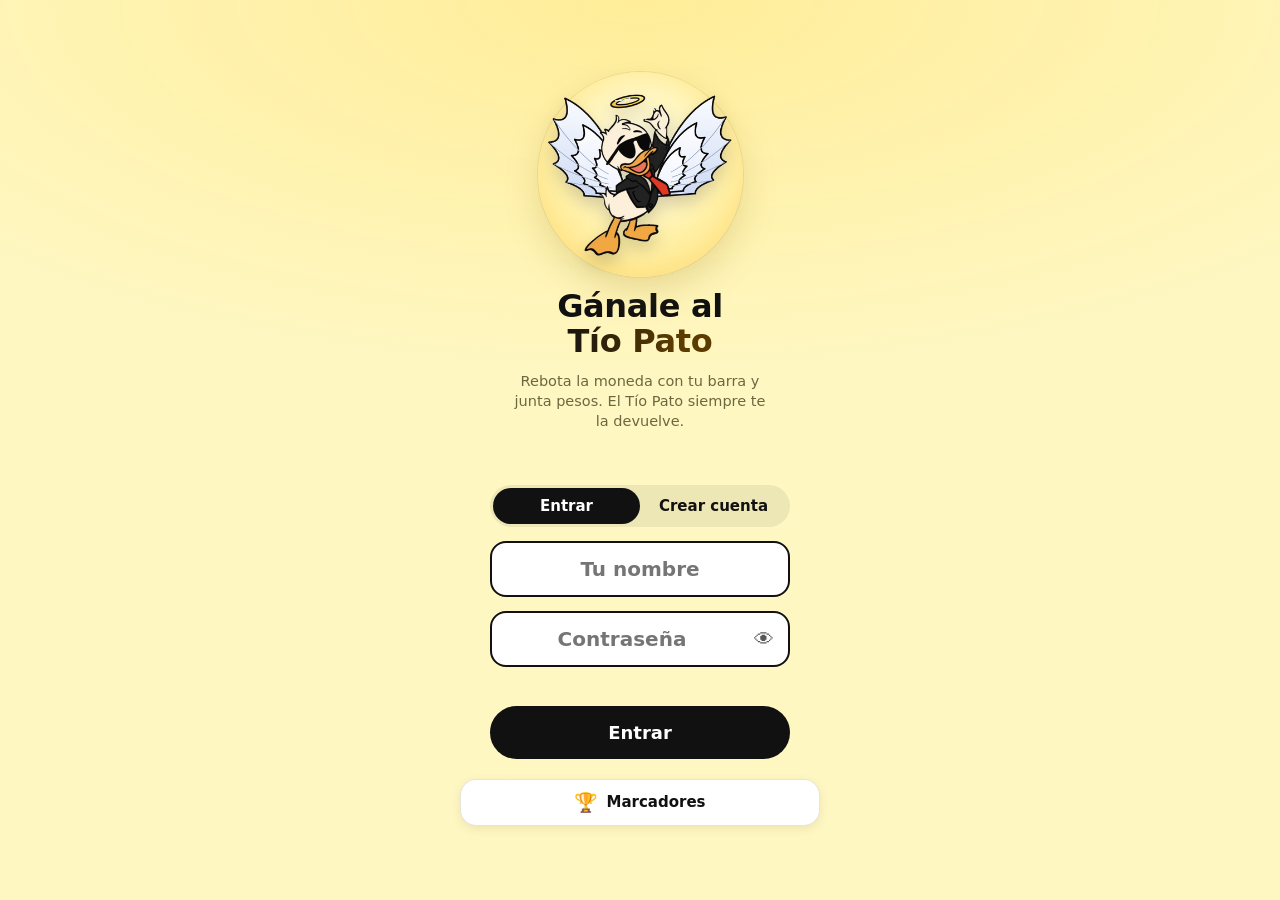
==== commit 806cae70: "Pesos por tramos, personajes, pelotas con imágenes, barras con efectos, menú nuevo y partidas verifi" ====
--- a/juego/index.html
+++ b/juego/index.html
@@ -46,6 +46,7 @@
     padding: calc(env(safe-area-inset-top) + 20px) 16px 0;
     height: calc(env(safe-area-inset-top) + 66px);
   }
+  body:not(.ingame) header { display: none; }
   #close {
     position: absolute; left: max(10px, env(safe-area-inset-left)); top: calc(env(safe-area-inset-top) + 16px); pointer-events: auto;
     width: 40px; height: 40px; border: 0; background: none; cursor: pointer; padding: 9px;
@@ -67,7 +68,7 @@
   .avatar.bot { background: radial-gradient(circle at 35% 30%, #e8e8e8, #8d8d8d); margin-left: -7px; overflow: visible; }
   .avatar.bot.pic { background: radial-gradient(circle at 50% 45%, #cfd3dc, #6f7380); }
   .avatar.bot #botFace { position: relative; display: block; width: 100%; height: 100%; border-radius: 50%; overflow: hidden; display: grid; place-items: center; }
-  .avatar.bot .ava { position: absolute; width: 142px; max-width: none; height: auto; left: -47px; top: -56px; pointer-events: none; }
+  .avatar.bot .ava { position: absolute; width: var(--avW, 142px); max-width: none; height: auto; left: var(--avL, -47px); top: var(--avT, -56px); pointer-events: none; }
   .avatar.bot .ava.horns { transition: opacity .5s; }
   .crown {
     position: absolute; top: -20px; left: 50%; font-size: 25px; line-height: 1;
@@ -91,11 +92,9 @@
 
   #target {
     position: absolute; left: 0; top: 0; z-index: 2;
-    font-size: calc(56px * var(--k, 1)); line-height: 1; will-change: transform; pointer-events: none;
+    width: calc(56px * var(--k, 1)); height: calc(56px * var(--k, 1)); line-height: 1; will-change: transform; pointer-events: none;
     filter: drop-shadow(0 5px 5px rgba(0,0,0,.14));
   }
-  #target span { display: inline-block; animation: spin .75s linear infinite; }
-  @keyframes spin { to { transform: rotate(360deg); } }
 
   /* ----- El Tío Pato: ángel amistoso → desafiante → enojado → diablo -----
      Variables: --angel / --devil (0..1, qué capas se ven) · --anger (0..1) · --shake · --flap (velocidad de aleteo). */
@@ -107,16 +106,16 @@
   #duck .devil { opacity: var(--devil); }
   #duck .face { opacity: 0; transition: opacity .35s; }
   #duck[data-face="0"] .f0, #duck[data-face="1"] .f1, #duck[data-face="2"] .f2, #duck[data-face="3"] .f3 { opacity: 1; }
-  #duck .wl { transform-origin: 43.5% 64.5%; animation: flapL var(--flap) ease-in-out infinite; }
-  #duck .wr { transform-origin: 59% 63.7%; animation: flapR var(--flap) ease-in-out infinite; }
+  #duck .wl { transform-origin: var(--wl, 43.5% 64.5%); animation: flapL var(--flap) ease-in-out infinite; }
+  #duck .wr { transform-origin: var(--wr, 59% 63.7%); animation: flapR var(--flap) ease-in-out infinite; }
   #duck .halo { animation: bob 2.4s ease-in-out infinite; filter: drop-shadow(0 0 7px rgba(255, 214, 70, .95)); }
   #duck.mad .halo { animation: bob 2.4s ease-in-out infinite, flicker .3s steps(2) infinite; }
   #duck .horns { filter: drop-shadow(0 0 5px rgba(255, 60, 20, .8)); }
-  #duck .trident { transform-origin: 63.5% 40%; animation: wave 1.6s ease-in-out infinite; filter: drop-shadow(0 0 6px rgba(255, 70, 20, .95)); }
-  #duck .tail { transform-origin: 40% 76%; animation: sway .9s ease-in-out infinite; }
+  #duck .trident { transform-origin: var(--tr, 60.3% 35.5%); animation: wave 1.6s ease-in-out infinite; filter: drop-shadow(0 0 6px rgba(255, 70, 20, .95)); }
+  #duck .tail { transform-origin: var(--tail, 40% 76%); animation: sway .9s ease-in-out infinite; }
   #duck[data-face="3"] .f3 { filter: drop-shadow(0 0 9px rgba(255, 80, 20, .85)); }
   #duckFace { display: grid; place-items: center; width: 100%; height: 100%; font-size: calc(52px * var(--k, 1)); }
-  #steam { position: absolute; left: 58%; top: 22%; font-size: calc(26px * var(--k, 1)); opacity: clamp(0, calc(var(--anger) * 2.2 - .1), 1); animation: puff .7s ease-in-out infinite; }
+  #steam { position: absolute; left: var(--sx, 58%); top: var(--sy, 22%); font-size: calc(26px * var(--k, 1)); opacity: clamp(0, calc(var(--anger) * 2.2 - .1), 1); animation: puff .7s ease-in-out infinite; }
   @keyframes flapL { 50% { transform: rotate(calc(8deg + var(--anger) * 6deg)); } }
   @keyframes flapR { 50% { transform: rotate(calc(-8deg - var(--anger) * 6deg)); } }
   @keyframes bob { 50% { transform: translateY(-4px); } }
@@ -333,47 +332,168 @@
     background: linear-gradient(rgba(255,78,205,.9) 1.5px, transparent 1.5px) 0 0 / 100% 38px, linear-gradient(90deg, rgba(255,78,205,.9) 1.5px, transparent 1.5px) 0 0 / 54px 100%; animation: gridMove 2.4s linear infinite; }
   .bgx[data-bg="synth"] i:nth-child(3) { left: 0; right: 0; bottom: 16%; height: 5%; border-radius: 0; background: linear-gradient(transparent, rgba(255,140,210,.65), transparent); filter: blur(7px); }
 
-  /* ---------- skins de la barra ---------- */
-  #paddle.p-dorada, .pvbar.p-dorada { background: linear-gradient(180deg, #fff3b0, #f6c84c 45%, #b9831b); box-shadow: 0 0 12px rgba(246,200,76,.7), 0 5px 10px rgba(120,80,0,.35); }
-  #paddle.p-fuego, .pvbar.p-fuego { background: linear-gradient(180deg, #ffe36a, #ff8a1f 50%, #d4200c); box-shadow: 0 0 14px rgba(255,100,20,.85), 0 5px 10px rgba(120,20,0,.4); }
-  #paddle.p-cristal, .pvbar.p-cristal { background: linear-gradient(180deg, rgba(255,255,255,.92), rgba(185,222,255,.5)); border: 1px solid rgba(255,255,255,.95); -webkit-backdrop-filter: blur(6px); backdrop-filter: blur(6px); box-shadow: inset 0 1px 0 #fff, 0 6px 14px rgba(70,130,220,.4); }
-  #paddle.p-neon, .pvbar.p-neon { background: linear-gradient(90deg, #00f0ff, #7a5cff); box-shadow: 0 0 8px #00f0ff, 0 0 22px rgba(0,240,255,.75), 0 0 40px rgba(122,92,255,.45); }
-  #paddle.p-holo, .pvbar.p-holo { background: linear-gradient(110deg, #ff9ad5, #ffe39a, #9affc1, #9ad5ff, #c29aff, #ff9ad5); background-size: 300% 100%; animation: holoBar 3s linear infinite; box-shadow: 0 0 14px rgba(190,150,255,.8), 0 5px 10px rgba(80,40,140,.3); }
-  @keyframes holoBar { to { background-position: 300% 0; } }
+  /* ---------- skins de la barra: colores y efectos propios (los destellos y partículas los dibuja el juego en el canvas) ---------- */
+  #paddle { overflow: hidden; }
+  #paddle::before, #paddle::after, .pvbar::before, .pvbar::after { content: ""; position: absolute; pointer-events: none; }
+  .pvbar { position: relative; overflow: hidden; }
+  @keyframes sheenBar { 0% { transform: translateX(-140%) skewX(-20deg); } 55%, 100% { transform: translateX(380%) skewX(-20deg); } }
+  @keyframes flowBar { to { background-position: 300% 0; } }
+  @keyframes starScroll { to { background-position: -120px 0; } }
+  @keyframes fireGlow { from { box-shadow: 0 0 12px #ff8a1f, 0 0 28px rgba(255,80,10,.7), 0 0 52px rgba(255,40,0,.3), 0 6px 12px rgba(120,10,0,.5); } to { box-shadow: 0 0 18px #ffb347, 0 0 40px rgba(255,100,10,.85), 0 0 70px rgba(255,50,0,.45), 0 6px 12px rgba(120,10,0,.5); } }
+  @keyframes neonPulse { from { box-shadow: 0 0 8px #00f0ff, 0 0 22px rgba(0,240,255,.85), 0 0 46px rgba(122,92,255,.5); } to { box-shadow: 0 0 8px #ff2bd6, 0 0 22px rgba(255,43,214,.85), 0 0 46px rgba(122,92,255,.5); } }
+  @keyframes embers { to { background-position: 0 -40px, 0 -40px; } }
+
+  .pvbar.p-clasica { background: #111; box-shadow: 0 4px 8px rgba(0,0,0,.35); }
+  .pvbar.p-clasica::after { inset: 1px 8% auto; height: 28%; border-radius: 999px; background: linear-gradient(rgba(255,255,255,.28), transparent); }
+
+  /* Oro líquido: metal pulido con un destello que lo recorre */
+  #paddle.p-dorada, .pvbar.p-dorada { background: linear-gradient(180deg, #fff6c2 0%, #ffd95a 26%, #e3a51d 62%, #8a5a08 100%);
+    box-shadow: 0 0 14px rgba(255,205,70,.85), 0 0 34px rgba(255,170,30,.4), 0 6px 12px rgba(110,70,0,.4), inset 0 1px 0 rgba(255,255,255,.95); }
+  #paddle.p-dorada::after, .pvbar.p-dorada::after { top: 0; bottom: 0; left: 0; width: 34%; background: linear-gradient(100deg, transparent, rgba(255,255,255,.95), transparent); animation: sheenBar 2.3s ease-in-out infinite; }
+  #paddle.p-dorada::before, .pvbar.p-dorada::before { inset: 0 0 55% 0; background: linear-gradient(rgba(255,255,255,.55), transparent); }
+
+  /* Llamarada: brasas que suben y brillo que parpadea como fuego */
+  #paddle.p-fuego, .pvbar.p-fuego { background: linear-gradient(180deg, #fff3a0 0%, #ffb020 30%, #ff5a12 68%, #b80f06 100%); animation: fireGlow .45s ease-in-out infinite alternate; }
+  #paddle.p-fuego::before, .pvbar.p-fuego::before { inset: 0; background: radial-gradient(circle at 20% 100%, rgba(255,255,200,.9) 0 2px, transparent 3px), radial-gradient(circle at 55% 100%, rgba(255,240,170,.9) 0 2px, transparent 3px), radial-gradient(circle at 85% 100%, rgba(255,255,200,.9) 0 2px, transparent 3px); background-size: 40px 14px, 56px 14px; animation: embers 1.1s linear infinite; }
+  #paddle.p-fuego::after, .pvbar.p-fuego::after { top: 0; bottom: 0; left: 0; width: 40%; background: linear-gradient(100deg, transparent, rgba(255,255,190,.8), transparent); animation: sheenBar 1.6s linear infinite; }
+
+  /* Cristal: vidrio con brillo y reflejos de prisma */
+  #paddle.p-cristal, .pvbar.p-cristal { background: linear-gradient(180deg, rgba(255,255,255,.96), rgba(195,228,255,.58) 55%, rgba(150,200,255,.78)); border: 1px solid rgba(255,255,255,.95);
+    -webkit-backdrop-filter: blur(6px); backdrop-filter: blur(6px);
+    box-shadow: inset 0 1px 0 #fff, inset 0 -3px 6px rgba(120,170,255,.5), 0 0 18px rgba(140,200,255,.85), 0 0 40px rgba(170,150,255,.35), 0 6px 14px rgba(70,130,220,.4); }
+  #paddle.p-cristal::after, .pvbar.p-cristal::after { top: 0; bottom: 0; left: 0; width: 55%; mix-blend-mode: screen; background: linear-gradient(100deg, transparent 5%, rgba(255,120,200,.55) 28%, rgba(120,220,255,.7) 50%, rgba(255,240,140,.55) 72%, transparent 95%); animation: sheenBar 3.4s linear infinite; }
+
+  /* Neón: tubo de luz que fluye entre cian, violeta y magenta */
+  #paddle.p-neon, .pvbar.p-neon { background: linear-gradient(90deg, #00f0ff, #7a5cff, #ff2bd6, #00f0ff, #7a5cff); background-size: 300% 100%; animation: flowBar 3.2s linear infinite, neonPulse 1.5s ease-in-out infinite alternate; }
+  #paddle.p-neon::after, .pvbar.p-neon::after { left: 5%; right: 5%; top: 30%; height: 34%; border-radius: 999px; background: rgba(255,255,255,.9); filter: blur(.6px); box-shadow: 0 0 6px #fff; }
+
+  /* Galaxia: nebulosa con estrellas que se desplazan */
+  #paddle.p-galaxia, .pvbar.p-galaxia { background: radial-gradient(60% 150% at 15% 50%, rgba(255,90,200,.85), transparent 62%), radial-gradient(60% 150% at 85% 50%, rgba(70,130,255,.95), transparent 62%), linear-gradient(90deg, #1d0b4d, #46158f 50%, #1d0b4d);
+    box-shadow: 0 0 14px rgba(150,100,255,.85), 0 0 34px rgba(90,60,220,.5), 0 6px 12px rgba(10,0,40,.5), inset 0 0 0 1px rgba(200,170,255,.35); }
+  #paddle.p-galaxia::before, .pvbar.p-galaxia::before { inset: 0; background-image: radial-gradient(1.3px 1.3px at 10% 30%, #fff, transparent), radial-gradient(1px 1px at 30% 72%, #cfe4ff, transparent), radial-gradient(1.5px 1.5px at 52% 26%, #fff, transparent), radial-gradient(1px 1px at 72% 66%, #ffd9ff, transparent), radial-gradient(1.3px 1.3px at 90% 36%, #fff, transparent); background-size: 120px 100%; animation: starScroll 4s linear infinite; }
+  #paddle.p-galaxia::after, .pvbar.p-galaxia::after { top: 0; bottom: 0; left: 0; width: 30%; background: linear-gradient(100deg, transparent, rgba(220,200,255,.5), transparent); animation: sheenBar 3.8s ease-in-out infinite; }
+
+  /* Arcoíris: bandas de color que corren con brillo de gelatina */
+  #paddle.p-arcoiris, .pvbar.p-arcoiris { background: linear-gradient(90deg, #ff3b3b, #ff9a1f, #ffe83b, #3be86a, #2bc4ff, #6a5cff, #d84bff, #ff3b3b); background-size: 300% 100%; animation: flowBar 2.2s linear infinite;
+    box-shadow: 0 0 14px rgba(255,255,255,.6), 0 0 32px rgba(180,120,255,.55), 0 6px 12px rgba(0,0,0,.25); }
+  #paddle.p-arcoiris::after, .pvbar.p-arcoiris::after { inset: 0 0 48% 0; background: linear-gradient(rgba(255,255,255,.75), rgba(255,255,255,0)); }
+
+  /* Holográfica: reflejos iridiscentes con destellos */
+  #paddle.p-holo, .pvbar.p-holo { background: linear-gradient(110deg, #ff9ad5, #ffe39a, #9affc1, #9ad5ff, #c29aff, #ff9ad5); background-size: 300% 100%; animation: flowBar 3s linear infinite;
+    box-shadow: 0 0 16px rgba(190,150,255,.85), 0 0 36px rgba(150,200,255,.45), 0 5px 10px rgba(80,40,140,.3), inset 0 1px 0 rgba(255,255,255,.8); }
+  #paddle.p-holo::after, .pvbar.p-holo::after { top: 0; bottom: 0; left: 0; width: 30%; background: linear-gradient(100deg, transparent, rgba(255,255,255,.9), transparent); animation: sheenBar 2.6s ease-in-out infinite; }
+
   body.dark #paddle.p-clasica { background: #f4f4ff; box-shadow: 0 0 14px rgba(255,255,255,.6), 0 5px 12px rgba(0,0,0,.35); }
   body.hell #paddle.p-clasica { background: #1a0505; box-shadow: 0 0 14px rgba(255, 90, 30, .85), 0 5px 12px rgba(0,0,0,.35); }
 
-  /* ---------- monedas y tienda ---------- */
-  .coins { display: inline-flex; align-items: center; gap: 6px; font-weight: 800; font-size: 18px; background: #fff; border: 2px solid #111; padding: 5px 14px; border-radius: 999px; font-variant-numeric: tabular-nums; }
+  /* ---------- pelotas: monedas que giran y billetes que revolotean ---------- */
+  .ball { position: absolute; inset: 0; display: grid; place-items: center; }
+  .ball img { width: calc(100% * var(--bw, 1)); max-width: none; height: auto; display: block; -webkit-user-drag: none; will-change: transform; }
+  .ball.flip img { animation: coinFlip 1.15s linear infinite, glint 1.15s linear infinite; }
+  .ball.flutter img { animation: flutter .9s ease-in-out infinite; }
+  .ball.emoji { font-size: calc(56px * var(--k, 1)); line-height: 1; animation: spin .75s linear infinite; }
+  @keyframes spin { to { transform: rotate(360deg); } }
+  @keyframes coinFlip { from { transform: perspective(520px) rotateY(0); } to { transform: perspective(520px) rotateY(360deg); } }
+  @keyframes glint { 0%, 100% { filter: brightness(1) drop-shadow(0 3px 3px rgba(0,0,0,.3)); } 14% { filter: brightness(1.5) saturate(1.2) drop-shadow(0 0 8px rgba(255,255,255,.9)); } 30% { filter: brightness(.9) drop-shadow(0 3px 3px rgba(0,0,0,.3)); } 64% { filter: brightness(1.45) saturate(1.2) drop-shadow(0 0 8px rgba(255,255,255,.9)); } 80% { filter: brightness(.92) drop-shadow(0 3px 3px rgba(0,0,0,.3)); } }
+  @keyframes flutter { 0%, 100% { transform: rotate(-11deg) scale(1, 1); } 25% { transform: rotate(3deg) scale(1.05, .8); } 50% { transform: rotate(12deg) scale(1, 1); } 75% { transform: rotate(-4deg) scale(1.05, .8); } }
+
+  /* ---------- aviso «Monedas dobles» ---------- */
+  #mult { position: absolute; left: 50%; top: 36%; z-index: 4; transform: translate(-50%, -50%) scale(.3); opacity: 0; pointer-events: none; text-align: center; font-weight: 900; line-height: 1; white-space: nowrap; }
+  #mult.show { animation: multIn 2.6s cubic-bezier(.2, 1.15, .3, 1) forwards; }
+  #mult b { display: block; font-size: min(30vw, 130px); letter-spacing: -.02em; background: linear-gradient(180deg, #fff7a8, #ffc928 48%, #ff7a18); -webkit-background-clip: text; background-clip: text; color: transparent; -webkit-text-fill-color: transparent; filter: drop-shadow(0 4px 0 rgba(120,50,0,.65)) drop-shadow(0 0 22px rgba(255,190,40,.9)); }
+  #mult span { display: block; margin-top: 4px; font-size: clamp(15px, 4.6vw, 22px); letter-spacing: .14em; text-transform: uppercase; color: #fff; text-shadow: 0 2px 10px rgba(0,0,0,.55), 0 0 14px rgba(255,170,30,.8); }
+  #mult small { display: block; margin-top: 6px; font-size: clamp(12px, 3.6vw, 15px); font-weight: 800; color: #fff; opacity: .95; text-shadow: 0 1px 8px rgba(0,0,0,.6); letter-spacing: .02em; }
+  @keyframes multIn { 0% { opacity: 0; transform: translate(-50%, -50%) scale(.3) rotate(-8deg); } 13% { opacity: 1; transform: translate(-50%, -50%) scale(1.2) rotate(3deg); } 22% { transform: translate(-50%, -50%) scale(1) rotate(0); } 76% { opacity: 1; transform: translate(-50%, -53%) scale(1); } 100% { opacity: 0; transform: translate(-50%, -75%) scale(1.12); } }
+  .meWrap { position: relative; }
+  .mbadge { position: absolute; left: 50%; top: calc(100% - 2px); transform: translateX(-50%); font-size: 11px; font-weight: 900; letter-spacing: .04em; color: #5a3200; padding: 1px 7px; border-radius: 999px; background: linear-gradient(180deg, #fff3a0, #ffc928); box-shadow: 0 1px 4px rgba(0,0,0,.25); pointer-events: none; white-space: nowrap; }
+  .mbadge[hidden] { display: none; }
+  .mbadge.pulse { animation: badgePulse .5s ease-out; }
+  @keyframes badgePulse { 40% { transform: translateX(-50%) scale(1.5); } }
+  .pop.gold { color: #b87400; text-shadow: 0 1px 0 #fff6b0; }
+  body.hell .pop.gold, body.dark .pop.gold { color: #ffd54a; text-shadow: none; }
+
+  /* ---------- billetera y tienda ---------- */
+  .coins { display: inline-flex; align-items: center; gap: 7px; font-weight: 800; font-size: 17px; background: #fff; border: 1px solid var(--line); padding: 5px 14px 5px 7px; border-radius: 999px; font-variant-numeric: tabular-nums; box-shadow: 0 2px 8px rgba(80,70,20,.1); }
+  .coins .ci { width: 26px; height: 26px; object-fit: contain; display: block; }
   .coins[hidden] { display: none; }
-  .coinsline { font-size: 22px; font-weight: 800; text-shadow: 0 2px 10px rgba(0,0,0,.3); }
+  .coinsline { font-size: 24px; font-weight: 800; text-shadow: 0 2px 10px rgba(0,0,0,.3); }
   #shop { justify-content: flex-start; gap: 8px; overflow: hidden; }
   #shop::before, #shop::after { display: none; }
   .shophead { display: flex; align-items: center; justify-content: space-between; gap: 10px; width: min(100%, 460px); }
   .shophead h1 { font-size: 26px; margin: 0; }
   #shop .seg { width: min(100%, 460px); }
+  #shop .seg button { font-size: 13px; padding: 9px 2px; }
   #shopGrid { width: min(100%, 460px); flex: 1; min-height: 0; overflow-y: auto; -webkit-overflow-scrolling: touch; display: grid; grid-template-columns: repeat(2, minmax(0, 1fr)); gap: 12px; align-content: start; padding: 4px 3px 10px; }
   .item { background: #fffdf0; border: 1px solid var(--line); border-radius: 18px; padding: 10px; display: flex; flex-direction: column; gap: 6px; text-align: left; }
   .item.on { border-color: #111; box-shadow: 0 0 0 2px #111; }
   .item .pv { position: relative; height: 96px; border-radius: 12px; overflow: hidden; display: grid; place-items: center; }
   .item .pv:not(.bgx) { background: #f3efc8; }
   .item .pv.bgx { position: relative; inset: auto; }
-  .item .pvbar { width: 72%; height: 14px; border-radius: 999px; background: #111; box-shadow: 0 4px 8px rgba(0,0,0,.2); }
-  .item .pv .em { font-size: 48px; line-height: 1; animation: spin 2.4s linear infinite; filter: drop-shadow(0 4px 4px rgba(0,0,0,.18)); }
+  .item .pv.padpv { background: linear-gradient(135deg, #2b2646, #120e22); }
+  .item .pvbar { width: 74%; height: 16px; border-radius: 999px; }
+  .item .pv .ball { position: relative; inset: auto; width: 62px; height: 62px; }
+  .item .pv.chpv { background: radial-gradient(circle at 50% 40%, #fffbe0, #f3e9a8); }
+  .item .pv.chpv img { position: absolute; left: 50%; top: 50%; height: 84px; width: auto; transform: translate(-50%, -50%); animation: 5s ease-in-out infinite; }
+  .item .pv.chpv img:first-child { animation-name: chSwapA; }
+  .item .pv.chpv img:last-child { animation-name: chSwapB; }
+  @keyframes chSwapA { 0%, 38% { opacity: 1; } 50%, 88% { opacity: 0; } 100% { opacity: 1; } }
+  @keyframes chSwapB { 0%, 38% { opacity: 0; } 50%, 88% { opacity: 1; } 100% { opacity: 0; } }
   .item .nm { font-weight: 800; font-size: 15px; line-height: 1.15; }
   .item .nt { font-size: 12px; color: #8a8658; min-height: 2.3em; line-height: 1.2; }
   .item button { border: 0; border-radius: 999px; font: inherit; font-weight: 800; font-size: 14px; padding: 9px 10px; cursor: pointer; background: #111; color: #fff; }
   .item button.eq { background: transparent; color: #111; border: 2px solid #111; padding: 7px 10px; }
   .item button.cur { background: #e8e4b8; color: #6b6840; cursor: default; }
-  .item button.lock { background: #ffd84a; color: #111; }
+  .item button.lock { background: #ffd84a; color: #111; display: inline-flex; align-items: center; justify-content: center; gap: 6px; }
+  .item button.lock img { width: 18px; height: 18px; object-fit: contain; }
   .item button.lock.no { background: #eee9c3; color: #8a8658; }
   #shopMsg { min-height: 1.3em; max-width: 36ch; }
   #shopMsg.ok { color: var(--win, #2f8f4e); }
   #shopBack { margin-top: 2px; }
 
+  /* ---------- menú: ordenado y limpio ---------- */
+  #menu { justify-content: flex-start; gap: 0; background: radial-gradient(120% 70% at 50% 0%, rgba(255,236,150,.95), rgba(255,247,194,.98) 60%); }
+  #menu::before, #menu::after { display: none; }
+  #menu .topbar { width: min(100%, 380px); min-height: 40px; display: flex; align-items: center; justify-content: space-between; gap: 10px; }
+  #menu .topbar[hidden] { display: none; }
+  #menu .topbar .coins { margin-left: auto; }
+  #menu .mid { width: min(100%, 360px); display: flex; flex-direction: column; align-items: center; gap: 12px; margin: auto 0; padding: 8px 0; }
+  .chip { display: inline-flex; align-items: center; gap: 8px; max-width: 58%; background: #fff; border: 1px solid var(--line); border-radius: 999px; padding: 4px 14px 4px 4px; font-weight: 800; font-size: 15px; box-shadow: 0 2px 8px rgba(80,70,20,.1); }
+  .chip[hidden] { display: none; }
+  .chip .uav { width: 30px; height: 30px; border-radius: 50%; background: radial-gradient(circle at 35% 30%, #4a4a4a, #151515); color: #fff; display: grid; place-items: center; font-size: 15px; font-weight: 800; flex: none; }
+  .chip #hello { overflow: hidden; text-overflow: ellipsis; white-space: nowrap; }
+  #menu .stage { --st: clamp(150px, 25vh, 205px); position: relative; display: grid; place-items: center; flex: none; width: var(--st); height: var(--st); border-radius: 50%; background: radial-gradient(circle at 50% 40%, #fffef0 0%, #fff1a8 55%, rgba(255,224,110,.55) 100%); box-shadow: 0 0 0 1px rgba(150,130,40,.14), 0 14px 34px rgba(150,120,20,.22), inset 0 -10px 24px rgba(255,190,60,.25); }
+  #menu .stage .hero { height: calc(var(--st) * .8); animation: float 2.4s ease-in-out infinite; filter: drop-shadow(0 8px 8px rgba(0,0,0,.16)); }
+  #menu .ttl { margin: 0; font-size: clamp(26px, 8vw, 32px); line-height: 1.08; font-weight: 900; letter-spacing: -.01em; }
+  #menu .ttl em { display: block; font-style: normal; background: linear-gradient(90deg, #111, #5b3b00 70%); -webkit-background-clip: text; background-clip: text; color: transparent; -webkit-text-fill-color: transparent; }
+  #menu .tag { margin: 0; max-width: 28ch; font-size: 14.5px; line-height: 1.4; color: #6b6840; }
+  #menu .rec { min-height: 28px; display: flex; align-items: center; justify-content: center; font-size: 13.5px; font-weight: 800; color: #7a5a00; }
+  #menu .rec:not(:empty) { background: rgba(255,255,255,.7); border: 1px solid var(--line); border-radius: 999px; padding: 4px 14px; }
+  #menu .actions { width: 100%; display: flex; flex-direction: column; gap: 10px; }
+  #menu .actions[hidden], #menu .duo[hidden] { display: none; }
+  #menu .btn.play { margin: 0; width: 100%; padding: 17px 20px; border-radius: 18px; font-size: 20px; font-weight: 800; display: flex; align-items: center; justify-content: center; gap: 10px; background: linear-gradient(180deg, #2a2a2a, #0c0c0c); box-shadow: 0 8px 0 #000, 0 14px 22px rgba(0,0,0,.28); }
+  #menu .btn.play:active { transform: translateY(4px); box-shadow: 0 4px 0 #000, 0 8px 14px rgba(0,0,0,.28); }
+  #menu .btn.play[hidden] { display: none; }
+  #menu .duo { display: grid; grid-auto-flow: column; grid-auto-columns: minmax(0, 1fr); gap: 10px; margin-top: 8px; }
+  #menu .tile { border: 1px solid var(--line); background: #fff; color: var(--ink); border-radius: 16px; padding: 13px 8px; font: inherit; font-size: 15px; font-weight: 800; cursor: pointer; display: flex; align-items: center; justify-content: center; gap: 8px; box-shadow: 0 3px 10px rgba(80,70,20,.1); transition: transform .1s; }
+  #menu .tile:active { transform: scale(.97); }
+  #menu .tile[hidden] { display: none; }
+  #menu .tile span { font-size: 19px; line-height: 1; }
+  #menu .foot { display: flex; gap: 14px; align-items: center; justify-content: center; min-height: 36px; margin-top: 6px; }
+  #menu .foot .link { font-size: 13.5px; }
+  #menu .authbox { margin-top: 2px; }
+  #menu #name { margin-top: 0; border-radius: 16px; }
+
+  @media (max-height: 700px) {
+    #menu .mid { gap: 8px; }
+    #menu .stage { --st: clamp(110px, 21vh, 150px); }
+    #menu .tag { display: none; }
+    #menu .btn.play { padding: 14px 18px; font-size: 18px; }
+    #menu .tile { padding: 11px 6px; }
+  }
+
   @media (prefers-reduced-motion: reduce) {
-    .bgx, .bgx i, .bgx::before, .bgx::after, #paddle, .item .pv .em { animation: none !important; }
-    #duck .wl, #duck .wr, #duck .halo, #duck .trident, #duck .tail, #duck.mad .rig, #steam, #target span, .hero, .rain span, #rotate .ico { animation: none; }
+    .bgx, .bgx i, .bgx::before, .bgx::after, #paddle, #paddle::before, #paddle::after, .pvbar, .pvbar::before, .pvbar::after { animation: none !important; }
+    #duck .wl, #duck .wr, #duck .halo, #duck .trident, #duck .tail, #duck.mad .rig, #steam, .ball.emoji, .ball img, .hero, .rain span, #rotate .ico, #mult.show, .item .pv.chpv img { animation: none; }
     #arena.jolt { animation: none; }
   }
 </style>
@@ -386,7 +506,7 @@
     <button id="close" aria-label="Salir">
       <svg viewBox="0 0 24 24" fill="none"><path d="M4 4 20 20M20 4 4 20"/></svg>
     </button>
-    <div class="num" id="meNum">000</div>
+    <div class="meWrap"><div class="num" id="meNum">000</div><div class="mbadge" id="mbadge" hidden>×2</div></div>
     <div class="avatars">
       <div class="avatar me" id="meAv"><span class="crown">👑</span><span id="meInit">😎</span></div>
       <div class="avatar bot" id="botAv"><span class="crown">👑</span><span id="botFace">🦆</span></div>
@@ -398,54 +518,59 @@
     <div id="big"></div>
     <canvas id="fx"></canvas>
     <div id="duck" aria-hidden="true" data-face="0"><div class="rig" id="rig"></div><div id="bubble"></div></div>
-    <div id="target"><span>💸</span></div>
+    <div id="target"><div class="ball"></div></div>
+    <div id="mult" aria-hidden="true"><b></b><span></span><small></small></div>
     <div id="paddle" aria-hidden="true"></div>
 
-    <!-- inicio: nombre -->
+    <!-- inicio -->
     <section class="screen show" id="menu">
-      <span class="hero" id="heroBox"><span style="font-size:84px">🦆</span></span>
-      <h1>Gánale al Tío Pato</h1>
-      <p>El Tío Pato siempre te devuelve el billete. Tú solo rebótalo: cada vez que tocas el billete con la barra suma un punto. Gana quien más rebotes aguante.</p>
-      <!-- con cuentas: inicia sesión o crea tu cuenta (nombre + contraseña) -->
-      <form class="authbox" id="authForm" hidden autocomplete="on" novalidate>
-        <div class="seg" role="tablist"><button type="button" id="tabIn" class="on" role="tab">Entrar</button><button type="button" id="tabUp" role="tab">Crear cuenta</button></div>
-        <input class="field" id="acct" name="username" type="text" maxlength="16" placeholder="Tu nombre" autocomplete="username" autocapitalize="words" spellcheck="false" aria-label="Tu nombre">
-        <div class="pw"><input class="field" id="pass" name="password" type="password" minlength="6" maxlength="64" placeholder="Contraseña" autocomplete="current-password" aria-label="Contraseña"><button type="button" id="eye" aria-label="Mostrar contraseña">👁</button></div>
-        <div class="status err" id="authMsg" role="alert"></div>
-        <button class="btn" id="authGo" type="submit">Entrar</button>
-      </form>
-      <div id="userBox" hidden><div class="hello" id="hello"></div></div>
-      <div class="coins" id="coinChip" hidden>🪙 <span id="coinNum">0</span></div>
-      <!-- sin cuentas (modo local): solo el nombre -->
-      <input id="name" type="text" maxlength="16" placeholder="Tu nombre" autocomplete="off" autocapitalize="words" spellcheck="false" aria-label="Tu nombre">
-      <button class="btn" id="play">Jugar</button>
-      <button class="btn ghost" id="openShop">🛍️ Tienda</button>
-      <button class="btn ghost" id="openBoard">🏆 Marcadores</button>
-      <button class="btn ghost" id="install" hidden>📲 Instalar app</button>
-      <div class="best" id="bestMenu"></div>
-      <button class="link" id="logout" hidden>Cerrar sesión</button>
+      <div class="topbar" id="topbar">
+        <div class="chip" id="userBox" hidden><span class="uav" id="userAv">😎</span><span id="hello"></span></div>
+        <div class="coins" id="coinChip" hidden><img class="ci" src="skins/peso1.webp" alt=""><span id="coinNum">$0</span></div>
+      </div>
+      <div class="mid">
+        <div class="stage"><span class="hero" id="heroBox"><span style="font-size:84px">🦆</span></span></div>
+        <h1 class="ttl" id="ttl">Gánale al <em id="ttlName">Tío Pato</em></h1>
+        <p class="tag" id="tagline">Rebota la moneda con tu barra y junta pesos. El Tío Pato siempre te la devuelve.</p>
+        <div class="rec" id="bestMenu"></div>
+        <!-- con cuentas: inicia sesión o crea tu cuenta (nombre + contraseña) -->
+        <form class="authbox" id="authForm" hidden autocomplete="on" novalidate>
+          <div class="seg" role="tablist"><button type="button" id="tabIn" class="on" role="tab">Entrar</button><button type="button" id="tabUp" role="tab">Crear cuenta</button></div>
+          <input class="field" id="acct" name="username" type="text" maxlength="16" placeholder="Tu nombre" autocomplete="username" autocapitalize="words" spellcheck="false" aria-label="Tu nombre">
+          <div class="pw"><input class="field" id="pass" name="password" type="password" minlength="6" maxlength="64" placeholder="Contraseña" autocomplete="current-password" aria-label="Contraseña"><button type="button" id="eye" aria-label="Mostrar contraseña">👁</button></div>
+          <div class="status err" id="authMsg" role="alert"></div>
+          <button class="btn" id="authGo" type="submit">Entrar</button>
+        </form>
+        <!-- sin cuentas (modo local): solo el nombre -->
+        <input id="name" type="text" maxlength="16" placeholder="Tu nombre" autocomplete="off" autocapitalize="words" spellcheck="false" aria-label="Tu nombre">
+        <div class="actions">
+          <button class="btn play" id="play"><svg width="20" height="20" viewBox="0 0 24 24" fill="#fff"><path d="M7 4.5v15a1 1 0 0 0 1.5.86l12.4-7.5a1 1 0 0 0 0-1.72L8.5 3.64A1 1 0 0 0 7 4.5z"/></svg>Jugar</button>
+          <div class="duo"><button class="tile" id="openShop"><span>🛍️</span>Tienda</button><button class="tile" id="openBoard"><span>🏆</span>Marcadores</button></div>
+        </div>
+      </div>
+      <div class="foot"><button class="link" id="install" hidden>📲 Instalar app</button><button class="link" id="logout" hidden>Cerrar sesión</button></div>
     </section>
 
     <!-- final de partida -->
     <section class="screen" id="result">
       <div class="rain" id="rain"></div>
       <span class="hero" id="heroEnd"></span>
-      <div class="verdict">Ganó el Tío Pato</div>
+      <div class="verdict" id="verdict">Ganó el Tío Pato</div>
       <div class="final"><span id="finalScore">0</span> <small id="finalLabel">rebotes</small></div>
       <div class="sub" id="finalSub"></div>
       <div class="coinsline" id="coinsLine"></div>
       <div class="status" id="saveStatus"></div>
       <div class="best" id="bestResult"></div>
       <button class="btn" id="again"><svg width="18" height="18" viewBox="0 0 24 24" fill="none" stroke="#fff" stroke-width="2.4" stroke-linecap="round" stroke-linejoin="round"><path d="M3 12a9 9 0 1 0 3-6.7"/><path d="M3 4v5h5"/></svg>Jugar de nuevo</button>
-      <button class="btn ghost" id="openShop2">🛍️ Gastar mis monedas</button>
+      <button class="btn ghost" id="openShop2">🛍️ Gastar mis pesos</button>
       <button class="btn ghost" id="openBoard2">🏆 Ver marcadores</button>
       <button class="link" id="backResult">Volver</button>
     </section>
 
     <!-- tienda -->
     <section class="screen" id="shop">
-      <div class="shophead"><h1>🛍️ Tienda</h1><div class="coins">🪙 <span id="shopBal">0</span></div></div>
-      <div class="seg" role="tablist"><button type="button" id="tabBg" class="on">Fondos</button><button type="button" id="tabPad">Barras</button><button type="button" id="tabBall">Billetes</button></div>
+      <div class="shophead"><h1>🛍️ Tienda</h1><div class="coins"><img class="ci" src="skins/peso1.webp" alt=""><span id="shopBal">$0</span></div></div>
+      <div class="seg" role="tablist"><button type="button" id="tabCh" class="on">Personajes</button><button type="button" id="tabBg">Fondos</button><button type="button" id="tabPad">Barras</button><button type="button" id="tabBall">Pelotas</button></div>
       <div class="status" id="shopMsg" role="status"></div>
       <div id="shopGrid"></div>
       <button class="btn ghost" id="shopBack">Volver</button>
@@ -484,8 +609,14 @@
   let DUCK_BOTTOM = 176;          // borde inferior del Tío Pato: ahí devuelve el billete, siempre
   let DUCK_CY = 125;              // centro del cuerpo del Pato (para el fuego)
   let SAFE_T = 0, SAFE_B = 0;     // márgenes seguros (notch / barra de gestos)
-  const SPEED0 = 430, SPEED_STEP = 11, SPEED_MAX = 1300;   // px/s: el billete acelera con cada rebote
-  const PADDLE_START = .42, SHRINK_RATE = .0085, SHRINK_MIN = .3;   // la barra empieza grande y se achica hasta el 30%
+  const ECO = (window.TIENDA && window.TIENDA.eco) || { tier: 100, msPorRebote: 450, holguraMs: 3000, hMax: 500 };
+  const TIER = ECO.tier, H_MAX = ECO.hMax;                  // cada TIER rebotes sube lo que vale cada rebote · tope de rebotes que cuentan por partida
+  // Del rebote 1 al 99 el juego es amable y ágil; desde el 100 sube de verdad: la pelota acelera más y la barra se achica más rápido.
+  const SPEED0 = 800, STEP_LO = 4, STEP_HI = 16, SPEED_MAX = 1800;           // px/s
+  const PADDLE_START = .42, SHRINK_LO = .003, SHRINK_HI = .0095, SHRINK_MIN = .28;   // la barra: 100% → 70% en el rebote 100 → 28%
+  const rateAt = n => Math.floor(n / TIER) + 1;             // pesos que vale el rebote número n ($1 hasta el 99, $2 del 100 al 199…)
+  const pesosFor = h => { const t = Math.floor(h / TIER); return h + TIER * t * (t - 1) / 2 + t * (h - TIER * t + 1); };   // pesos de una partida de h rebotes
+  const money = n => '$' + String(Math.round(n)).replace(/\B(?=(\d{3})+(?!\d))/g, '.');
   // Fases del Tío Pato, según los rebotes: ángel amistoso → desafiante → se enoja y se vuelve diablo
   // En cuanto el Pato se enoja (55) pierde la aureola y las alas de ángel y pasa a su piel de diablo.
   const P_CHALLENGE = 30, P_ANGRY = 55, P_DEVIL = 60, P_HELL = 70;
@@ -527,8 +658,8 @@
   const phaseName = () => hits < P_CHALLENGE ? 'ángel 😇' : hits < P_ANGRY ? 'desafiante 😏' : hits < P_DEVIL ? 'enojado 😡' : 'diablo 😈';
   const level = () => Math.floor(hits / 20);                                   // afina la puntería del Pato
   const paddleTop = () => H - PADDLE_BOTTOM - PADDLE_H;
-  const shrink = () => Math.max(SHRINK_MIN, 1 - hits * SHRINK_RATE);                                   // factor sobre el ancho inicial
-  const ballSpeed = () => Math.min(SPEED0 + hits * SPEED_STEP, SPEED_MAX) * VS;
+  const shrink = () => hits <= TIER ? 1 - hits * SHRINK_LO : Math.max(SHRINK_MIN, 1 - TIER * SHRINK_LO - (hits - TIER) * SHRINK_HI);   // factor sobre el ancho inicial
+  const ballSpeed = () => Math.min(hits <= TIER ? SPEED0 + hits * STEP_LO : SPEED0 + TIER * STEP_LO + (hits - TIER) * STEP_HI, SPEED_MAX) * VS;
 
   /* ---------- datos del jugador (solo en este dispositivo) ---------- */
   function newId() {
@@ -569,7 +700,7 @@
     SAFE_T = parseFloat(cs.paddingTop) || 0; SAFE_B = parseFloat(cs.paddingBottom) || 0;
     const usable = Math.max(300, H - SAFE_T - SAFE_B);
     K = clamp(Math.min(W / 390, usable / 790), .6, 1.3);
-    VS = clamp(usable / 790, .72, 1.3);
+    VS = clamp((usable - 280 * K) / 510, .5, 1.5);          // la pelota tarda lo mismo en cruzar la pantalla en cualquier celular
     SIZE = 56 * K; R = 24 * K; PADDLE_H = 16 * K; PADDLE_BOTTOM = 40 * K + SAFE_B;
     DUCK_TOP = SAFE_T + 26 * K; DUCK_BOTTOM = DUCK_TOP + 150 * K; DUCK_CY = DUCK_TOP + 99 * K;
     app.style.setProperty('--k', K.toFixed(3)); duck.style.setProperty('--duck-top', DUCK_TOP.toFixed(1) + 'px');
@@ -607,6 +738,67 @@
   /* ---------- efectos: estela, partículas y fuego ---------- */
   const fx = $('fx'), cx = fx.getContext('2d');
   let dpr = 1; const trail = [], parts = [], flames = []; let fireAcc = 0;
+  // Efectos propios de cada barra: partículas que salen de ella y un anillo de luz en cada rebote.
+  const pfx = [], rings = []; let pfxAcc = 0, fxT = 0;
+  const RAINBOW = ['#ff3b3b', '#ff9a1f', '#ffe83b', '#3be86a', '#2bc4ff', '#6a5cff', '#d84bff'];
+  const PAD_FX = {
+    dorada:   { cols: ['#fff6c2', '#ffd95a', '#ffb81c'], ring: '#ffd95a', rate: 16, m: 'star' },
+    fuego:    { cols: ['#fff3a0', '#ff9a1f', '#ff4a0e'], ring: '#ff7a1f', rate: 70, m: 'flame' },
+    cristal:  { cols: ['#8fc8ff', '#ffffff', '#c2a8ff'], ring: '#8fc8ff', rate: 12, m: 'star' },
+    neon:     { cols: ['#00f0ff', '#7a5cff', '#ff2bd6'], ring: '#00f0ff', rate: 22, m: 'glow' },
+    galaxia:  { cols: ['#8f6bff', '#ffffff', '#5d94ff', '#ff6fcf'], ring: '#8f6bff', rate: 26, m: 'mix' },
+    arcoiris: { cols: null, ring: '#ffe83b', rate: 34, m: 'glow' },
+    holo:     { cols: ['#ff7ac0', '#ffd070', '#6fe8a8', '#7ac4ff', '#b48aff'], ring: '#b48aff', rate: 18, m: 'star' }
+  };
+  const hue = h => { const f = n => { const k = (n + h / 30) % 12; return Math.round(255 * (.6 - .4 * Math.max(-1, Math.min(k - 3, 9 - k, 1)))).toString(16).padStart(2, '0'); }; return '#' + f(0) + f(8) + f(4); };   // color del arcoíris (hex)
+  function paddleFx(dt) {
+    const id = wallet.eq.pad, f = PAD_FX[id]; fxT += dt;
+    const top = paddleTop(), left = px - pw / 2;
+    if (f && pfx.length < 170) {
+      pfxAcc += f.rate * dt;
+      while (pfxAcc >= 1) {
+        pfxAcc--;
+        const ex = left + Math.random() * pw, ey = top + PADDLE_H * (.1 + Math.random() * .5);
+        const c = f.cols ? f.cols[Math.floor(Math.random() * f.cols.length)] : hue((fxT * 160 + Math.random() * 140) % 360);
+        const m = f.m === 'mix' ? (Math.random() < .5 ? 'star' : 'dot') : f.m;
+        if (m === 'flame') pfx.push({ x: ex, y: ey, vx: (Math.random() - .5) * 30, vy: -(70 + Math.random() * 110), life: 1, d: 1.3 + Math.random() * 1.1, s: 7 + Math.random() * 9, c, m: 'glow' });
+        else if (m === 'glow') pfx.push({ x: ex, y: top + PADDLE_H / 2, vx: (Math.random() - .5) * 44, vy: -(30 + Math.random() * 80), life: 1, d: 1.3 + Math.random(), s: 5 + Math.random() * 6, c, m });
+        else pfx.push({ x: ex, y: ey - 2, vx: (Math.random() - .5) * 20, vy: -(10 + Math.random() * 44), life: 1, d: 1 + Math.random() * 1.1, s: m === 'dot' ? 1.4 + Math.random() * 2.2 : 3 + Math.random() * 4, c, m });
+      }
+    }
+    const dark = document.body.classList.contains('hell') || document.body.classList.contains('dark');   // sobre fondos oscuros la luz se suma; sobre claros se pinta normal
+    cx.globalCompositeOperation = dark ? 'lighter' : 'source-over';
+    for (let i = pfx.length - 1; i >= 0; i--) {
+      const p = pfx[i]; p.life -= dt * p.d;
+      if (p.life <= 0) { pfx.splice(i, 1); continue; }
+      p.x += p.vx * dt; p.y += p.vy * dt;
+      const a = Math.min(1, p.life * 1.5);
+      if (p.m === 'glow') {
+        const r = p.s * (.6 + .8 * p.life), g = cx.createRadialGradient(p.x, p.y, 0, p.x, p.y, r);
+        g.addColorStop(0, p.c); g.addColorStop(1, p.c + '00');
+        cx.globalAlpha = a * .85; cx.fillStyle = g; cx.beginPath(); cx.arc(p.x, p.y, r, 0, 6.283); cx.fill();
+      } else if (p.m === 'star') {
+        const r = p.s * (.55 + .45 * Math.abs(Math.sin(p.life * 13 + i))) * 1.4;
+        cx.globalAlpha = a; cx.fillStyle = p.c; cx.beginPath();
+        cx.moveTo(p.x, p.y - r * 2); cx.quadraticCurveTo(p.x, p.y, p.x + r * 2, p.y); cx.quadraticCurveTo(p.x, p.y, p.x, p.y + r * 2);
+        cx.quadraticCurveTo(p.x, p.y, p.x - r * 2, p.y); cx.quadraticCurveTo(p.x, p.y, p.x, p.y - r * 2); cx.fill();
+      } else { cx.globalAlpha = a; cx.fillStyle = p.c; cx.beginPath(); cx.arc(p.x, p.y, p.s, 0, 6.283); cx.fill(); }
+    }
+    for (let i = rings.length - 1; i >= 0; i--) {               // anillo de luz del rebote
+      const g = rings[i]; g.life -= dt * 2.4;
+      if (g.life <= 0) { rings.splice(i, 1); continue; }
+      const r = 10 + (1 - g.life) * 90;
+      cx.globalAlpha = g.life * .8; cx.strokeStyle = g.c; cx.lineWidth = 1.5 + g.life * 4;
+      cx.beginPath(); cx.ellipse(g.x, g.y, r * 1.5, r * .45, 0, 0, 6.283); cx.stroke();
+    }
+    cx.globalCompositeOperation = 'source-over'; cx.globalAlpha = 1;
+  }
+  function padBurst(bx, by) {                                    // chispas del rebote con los colores de la barra
+    const f = PAD_FX[wallet.eq.pad];
+    if (f) { burst(bx, by, 12, f.cols || RAINBOW, 290, true); rings.push({ x: bx, y: by + PADDLE_H / 2, life: 1, c: f.ring }); }
+    else burst(bx, by, 8, devilK() > .5 ? ['#ff9a2e', '#ff3b1f', '#ffe08a'] : ['#ffd54a', '#fff', '#ffb300'], 260, true);
+  }
+
   function sizeFx() {
     dpr = Math.min(2, window.devicePixelRatio || 1);
     fx.width = Math.round(W * dpr); fx.height = Math.round(H * dpr);
@@ -648,7 +840,7 @@
     fireDraw(dt);
     for (let i = 0; i < trail.length; i++) {                     // estela del billete
       const t = trail[i], k = (i + 1) / trail.length;
-      cx.globalAlpha = .26 * k; cx.fillStyle = '#ffc928';
+      cx.globalAlpha = .26 * k; cx.fillStyle = trailColor;
       cx.beginPath(); cx.arc(t[0], t[1], R * (.35 + .55 * k), 0, 6.283); cx.fill();
     }
     for (let i = parts.length - 1; i >= 0; i--) {                // partículas
@@ -659,8 +851,9 @@
       cx.beginPath(); cx.arc(p.x, p.y, p.r * p.life + .5, 0, 6.283); cx.fill();
     }
     cx.globalAlpha = 1;
-  }
-  function clearFx() { trail.length = 0; parts.length = 0; flames.length = 0; fireAcc = 0; cx.setTransform(1, 0, 0, 1, 0, 0); cx.clearRect(0, 0, fx.width, fx.height); }
+    paddleFx(dt);
+  }
+  function clearFx() { trail.length = 0; parts.length = 0; flames.length = 0; pfx.length = 0; rings.length = 0; fireAcc = 0; pfxAcc = 0; cx.setTransform(1, 0, 0, 1, 0, 0); cx.clearRect(0, 0, fx.width, fx.height); }
 
   /* ---------- marcadores: servidor (Firebase Realtime Database por REST) ---------- */
   async function http(url, opts) {
@@ -704,26 +897,8 @@
     return session.id;
   }
 
-  // Sube tu récord de rebotes si hay algo pendiente. Devuelve 'ok' | 'local' | 'error'.
-  async function syncBest() {
-    if (!player.dirty || player.best <= 0) return 'ok';
-    if (!ONLINE) { player.dirty = false; savePlayer(); return 'local'; }
-    if (AUTH && !session) return 'error';
-    try {
-      const body = JSON.stringify(AUTH ? { n: player.name, k: session.key, s: player.best, t: { '.sv': 'timestamp' } } : { n: player.name, s: player.best, t: { '.sv': 'timestamp' } });
-      const put = async force => http(`${DB}/scores/${player.id}.json` + (AUTH ? `?auth=${encodeURIComponent(await idToken(force))}` : ''), { method: 'PUT', headers: { 'Content-Type': 'application/json' }, body });
-      let r = await put(false);
-      if (AUTH && r.status === 401) r = await put(true);          // puede que el token haya vencido: renueva y reintenta una vez
-      if (r.ok) { player.dirty = false; savePlayer(); return 'ok'; }
-      if (r.status === 401 || r.status === 403) {
-        // O el servidor ya tiene un récord igual o mayor (no hay nada que reintentar) o las reglas de Firebase no permiten guardar.
-        const g = await http(`${DB}/scores/${player.id}.json`); const v = g.ok ? await g.json() : null;
-        if (v && typeof v.s === 'number' && v.s >= player.best) { player.dirty = false; savePlayer(); return 'ok'; }
-        return 'denied';
-      }
-      return 'error';
-    } catch (e) { return 'error'; }
-  }
+  // Con cuenta, el récord se sube junto con los pesos al cobrar cada partida verificada (ver claimRun). Aquí solo queda el modo local.
+  async function syncBest() { player.dirty = false; savePlayer(); return 'local'; }
 
   // Lista de los mejores, ya ordenada de mayor a menor.
   async function fetchTop(limit = TOP_N) {
@@ -829,6 +1004,8 @@
     const beating = d > leaderBest && d > 0;
     meAv.classList.toggle('lead', beating);
     botAv.classList.toggle('lead', !beating);
+    const mb = $('mbadge'), mult = (state === 'play' || state === 'countdown') && hits >= TIER;
+    mb.hidden = !mult; if (mult) mb.textContent = '×' + rateAt(hits);
   }
   function setBg() {
     const hell = hits >= P_ANGRY;
@@ -845,8 +1022,12 @@
   function setInitial() { $('meInit').textContent = player.name ? [...player.name][0].toUpperCase() : '😎'; }
 
   /* ---------- el Tío Pato: capas del personaje ---------- */
-  const IMG = (f, cls) => { const im = document.createElement('img'); im.src = ART + f; im.alt = ''; im.draggable = false; im.className = cls; return im; };
+  const chDir = () => HAS_ART ? curCh().dir : '';
+  const IMG = (f, cls) => { const im = document.createElement('img'); im.src = chDir() + f; im.alt = ''; im.draggable = false; im.className = cls; return im; };
+  const cap = t => t.charAt(0).toUpperCase() + t.slice(1);
+  let builtCh = '';
   function buildDuck() {
+    builtCh = wallet.eq.ch; lastFace = -1;
     rig.textContent = '';
     if (!HAS_ART) { rig.innerHTML = '<span id="duckFace">🦆</span><span id="steam">💢</span>'; return; }
     // de atrás hacia adelante: cola, alas de diablo, alas de ángel, tridente, cuerpo (4 caras), aureola, cuernos
@@ -859,8 +1040,22 @@
     av.appendChild(IMG('face0.png', 'ava face')); av.appendChild(IMG('horns.png', 'ava horns'));
     botAv.classList.add('pic');
     $('heroBox').textContent = ''; $('heroBox').appendChild(IMG('hero_angel.png', ''));
-  }
-  function setHero() {                                           // el Pato de la pantalla final, según hasta dónde llegaste
+    ['wingL_angel', 'wingR_angel', 'wingL_devil', 'wingR_devil', 'halo', 'horns', 'trident', 'tail', 'face1', 'face2', 'face3', 'hero_mid', 'hero_devil']
+      .forEach(f => { new Image().src = chDir() + f + '.png'; });        // precarga para que no haya parpadeos
+    duckLook();
+  }
+  // Ajusta el rig (centros de giro, vapor, avatar) y los textos al personaje elegido; reconstruye las capas si cambió.
+  function applyChar() {
+    const ch = curCh(), c = ch.css || {}, set = (el, k, v) => { if (v != null) el.style.setProperty(k, v); };
+    const [sx, sy] = String(c.steam || '58% 22%').split(' ');
+    set(duck, '--wl', c.wl); set(duck, '--wr', c.wr); set(duck, '--tr', c.tr); set(duck, '--tail', c.tail); set(duck, '--sx', sx); set(duck, '--sy', sy);
+    set(botAv, '--avW', c.avW); set(botAv, '--avL', c.avL); set(botAv, '--avT', c.avT);
+    $('ttl').firstChild.textContent = 'Gánale ' + (ch.g === 'f' ? 'a la ' : 'al '); $('ttlName').textContent = ch.n;
+    $('tagline').textContent = `Rebota la moneda con tu barra y junta pesos. ${cap(ch.name)} siempre te la devuelve.`;
+    $('verdict').textContent = 'Ganó ' + ch.name;
+    if (builtCh !== wallet.eq.ch) buildDuck();
+  }
+  function setHero() {                                           // el personaje de la pantalla final, según hasta dónde llegaste
     const el = $('heroEnd'); el.textContent = '';
     if (!HAS_ART) { el.innerHTML = '<span style="font-size:84px">🦆</span>'; return; }
     el.appendChild(IMG(hits >= P_ANGRY ? 'hero_devil.png' : hits >= P_CHALLENGE ? 'hero_mid.png' : 'hero_angel.png', ''));
@@ -876,21 +1071,22 @@
     duck.dataset.face = f;
     if (HAS_ART) {
       const a = botAv.querySelector('.ava.face'), h = botAv.querySelector('.ava.horns');
-      if (a && f !== lastFace) a.src = ART + 'face' + f + '.png';
+      if (a && f !== lastFace) a.src = chDir() + 'face' + f + '.png';
       if (h) h.style.opacity = devilK().toFixed(2);
     }
     lastFace = f;
   }
+  const tpl = t => t.replace('%n', curCh().name).replace('%D', curCh().g === 'f' ? 'LA DIABLA' : 'EL DIABLO');
   function say(text, ms = 2400) {
-    const b = $('bubble'); b.textContent = text; b.classList.add('on'); lastSay = text; bubbleW = b.offsetWidth;
+    const b = $('bubble'); b.textContent = tpl(text); b.classList.add('on'); lastSay = text; bubbleW = b.offsetWidth;
     clearTimeout(bubbleTimer); bubbleTimer = setTimeout(() => b.classList.remove('on'), ms);
   }
   // Frases según la fase: amistosas al comienzo, desafiantes desde el 30, enojadas desde el 55 y de diablo desde el 80.
   const SAY_FRIEND = ['¡Qué bien lo haces, amigo!', '¡Muy bien, campeón!', '¡Me encanta jugar contigo!', '¡Tú puedes, amigo!', '¡Wow, qué buenos reflejos!', '¡Sigue así, crack!', '¡Eres genial!', '¡Qué divertido, cuac!'];
   const SAY_CHALLENGE = ['¿Seguro que puedes con esto?', 'Veamos cuánto aguantas…', '¿Eso es todo lo que tienes?', 'No te confíes tanto, amigo', 'Ahora sí empieza lo bueno', 'Se acabó lo amable…', '¿Crees que puedes ganarme?'];
   const SAY_ANGRY = ['¡CUAC! ¡Ya me estás molestando!', '¡Nadie me gana, nadie!', '¡Te voy a destrozar la barra!', '¡Estoy perdiendo la paciencia!', '¡DEJA DE REBOTAR ESO!', '¡Me sacas de quicio!'];
-  const SAY_DEVIL = ['¡MUAJAJAJA! ¡Eres mío!', '¡Arde, mortal!', '¡Bienvenido al infierno, cuac!', '¡NO ESCAPARÁS!', '¡Soy el Tío Pato del infierno!', '¡Quémate!'];
-  const SPECIAL = { 1: '¡Muy bien, amigo!', 30: 'Mmm… ya me cansé de ser amable', 55: '¡Se me acabó la paciencia! ¡AAARGH! 😡', 60: '¡AHORA SOY EL DIABLO! 😈' };
+  const SAY_DEVIL = ['¡MUAJAJAJA! ¡Eres mío!', '¡Arde, mortal!', '¡Bienvenido al infierno, cuac!', '¡NO ESCAPARÁS!', '¡Soy %n del infierno!', '¡Quémate!'];
+  const SPECIAL = { 1: '¡Muy bien, amigo!', 30: 'Mmm… ya me cansé de ser amable', 55: '¡Se me acabó la paciencia! ¡AAARGH! 😡', 60: '¡AHORA SOY %D! 😈', 100: '¡Monedas dobles! Pero ahora va en serio… 😏', 200: '¡Monedas triples! ¿Hasta dónde llegas? 😈' };
   const pick = list => { let t; do { t = list[Math.floor(Math.random() * list.length)]; } while (t === lastSay && list.length > 1); return t; };
   function talk() {
     if (SPECIAL[hits]) { say(SPECIAL[hits], 2800); if (hits >= 30) tone(hits >= P_ANGRY ? 110 : 660, .3, hits >= P_ANGRY ? 'sawtooth' : 'triangle', .1, hits >= P_ANGRY ? 55 : 880); return; }
@@ -908,18 +1104,16 @@
   }
   function duckTrack(dt) {
     const want = vy < 0 ? predictX() : W / 2 + (x - W / 2) * .5;
-    const maxMove = (520 + level() * 140) * dt;
+    const maxMove = (520 + Math.min(level(), 10) * 140) * dt;
     duckX = clamp(duckX + clamp(want - duckX, -maxMove, maxMove), 40 * K, W - 40 * K);
     duckShow += (duckX - duckShow) * Math.min(1, dt * 28);
   }
-  // El Tío Pato le pega al billete SIEMPRE: nada pasa por arriba de él. Apunta al lado contrario de tu barra,
-  // con más precisión cuanto más nivel tenga.
+  // El personaje le pega a la pelota SIEMPRE (nada pasa por arriba de él) y cada golpe sale en una dirección al azar:
+  // desde casi vertical hasta muy abierto, hacia la izquierda o la derecha.
   function duckReturn() {
     y = DUCK_BOTTOM + R; duckX = clamp(x, 40 * K, W - 40 * K);
-    const lv = Math.min(level(), 4);
-    let tx = lv === 0 ? x + (Math.random() - .5) * W * .6 : (W - px) + (Math.random() - .5) * W * (.4 - lv * .07);
-    tx = clamp(tx, R, W - R);
-    setVel(tx - x, paddleTop() - y);
+    const a = (Math.random() * 2 - 1) * 1.2;
+    setVel(Math.sin(a), Math.cos(a), .1);
     rig.classList.remove('swing'); void rig.offsetWidth; rig.classList.add('swing');
     quack();
     const mad = angerK() > .2;
@@ -928,13 +1122,13 @@
   }
 
   /* ---------- física ---------- */
-  // Dirección (dx, dy) con la rapidez actual. Siempre en diagonal: nunca casi vertical (subiría y bajaría
-  // en línea recta) ni casi horizontal (se quedaría rebotando de lado a lado).
+  // Dirección (dx, dy) con la rapidez actual. Nunca casi horizontal (se quedaría rebotando de lado a lado) y,
+  // salvo los golpes del personaje (minX bajo), tampoco casi vertical.
   const sgn = v => (v < 0 ? -1 : v > 0 ? 1 : (Math.random() < .5 ? -1 : 1));
-  function setVel(dx, dy) {
+  function setVel(dx, dy, minX = .3) {
     const len = Math.hypot(dx, dy) || 1;
     dx /= len; dy /= len;
-    const minX = .42, minY = .34;
+    const minY = .34;
     if (Math.abs(dx) < minX) { dy = sgn(dy) * Math.sqrt(1 - minX * minX); dx = sgn(dx) * minX; }
     if (Math.abs(dy) < minY) { dx = sgn(dx) * Math.sqrt(1 - minY * minY); dy = sgn(dy) * minY; }
     const sp = ballSpeed();
@@ -942,8 +1136,8 @@
   }
   function launch() {                  // el Tío Pato lanza el billete en diagonal desde donde está
     x = clamp(duckX, R, W - R); y = DUCK_BOTTOM + R + 4;
-    const a = (.25 + Math.random() * .5) * (Math.random() < .5 ? -1 : 1);
-    setVel(Math.sin(a), Math.cos(a));
+    const a = (Math.random() * 2 - 1) * 1.1;
+    setVel(Math.sin(a), Math.cos(a), .1);
   }
   function layout() {
     basePw = clamp(W * PADDLE_START, 100, 200); pw = basePw * shrink();
@@ -973,11 +1167,13 @@
     if (vy > 0 && prevY + R <= top + 2 && y + R >= top && Math.abs(x - px) <= pw / 2 + R * .7) {
       y = top - R;
       hits++;                                                    // ¡un rebote más: aquí se cuenta el puntaje!
+      const rt = rateAt(hits);                                   // lo que vale este rebote en pesos
       const off = clamp((x - px) / (pw / 2 + R * .7) + (Math.random() - .5) * .3, -1, 1);
       setVel(Math.sin(off * 1.05), -Math.cos(off * 1.05));       // el ángulo depende de dónde pega en la barra
       renderScores(); bump(meNum); setBig(hits); setBg(); duckLook(); talk();
-      spawn('pop', x, top - 28, '+1');
-      burst(x, top, 8, devilK() > .5 ? ['#ff9a2e', '#ff3b1f', '#ffe08a'] : ['#ffd54a', '#fff', '#ffb300'], 260, true);
+      spawn(rt > 1 ? 'pop gold' : 'pop', x, top - 28, '+$' + rt);
+      padBurst(x, top);
+      if (hits % TIER === 0) bonusBanner(rt);
       paddle.classList.add('hit'); setTimeout(() => paddle.classList.remove('hit'), 90);
       tone(480 + Math.min(hits, 60) * 10, .07);
       if (navigator.vibrate) navigator.vibrate(8);
@@ -985,6 +1181,18 @@
     if (y - R > H) endGame();                                    // se cayó por abajo: fin
   }
 
+  // «¡Monedas dobles!» (×2 en el rebote 100, ×3 en el 200…): cartel animado, lluvia de chispas, fanfarria y vibración.
+  const multEl = $('mult');
+  function bonusBanner(rt) {
+    multEl.querySelector('b').textContent = '×' + rt;
+    multEl.querySelector('span').textContent = rt === 2 ? '¡Monedas dobles!' : rt === 3 ? '¡Monedas triples!' : `¡Monedas ×${rt}!`;
+    multEl.querySelector('small').textContent = `Cada rebote ahora vale ${money(rt)}`;
+    multEl.classList.remove('show'); void multEl.offsetWidth; multEl.classList.add('show');
+    for (let i = 0; i < 5; i++) burst(W * (.1 + i * .2), H * .5, 14, ['#ffd54a', '#fff2a0', '#ffb300', '#ff8a1f'], 380 + Math.random() * 160, true);
+    [523, 659, 784, 1047, 1319].forEach((f, i) => setTimeout(() => tone(f, .16, 'triangle', .13), i * 80));
+    if (navigator.vibrate) navigator.vibrate([30, 40, 30, 40, 60]);
+    const b = $('mbadge'); b.classList.remove('pulse'); void b.offsetWidth; b.classList.add('pulse');
+  }
   function spawn(cls, sx, sy, text) {
     const el = document.createElement('div');
     el.className = cls; el.style.left = sx + 'px'; el.style.top = sy + 'px';
@@ -1030,102 +1238,165 @@
     big.classList.remove('tick'); void big.offsetWidth; big.classList.add('tick');
   }
 
-  /* ---------- monedas, tienda y cosméticos (1 rebote = 1 moneda) ---------- */
-  const CAT = window.TIENDA || { bg: [{ id: 'clasico', n: 'Clásico', price: 0 }], pad: [{ id: 'clasica', n: 'Clásica', price: 0 }], ball: [{ id: 'billete', n: 'Billete volador', price: 0, e: '💸' }] };
-  const DEF = { bg: CAT.bg[0].id, pad: CAT.pad[0].id, ball: CAT.ball[0].id };
+  /* ---------- pesos, tienda y cosméticos (cada rebote vale $1; desde el 100 vale $2, desde el 200 vale $3…) ---------- */
+  const CAT = window.TIENDA || {
+    ch: [{ id: 'tio', n: 'Tío Pato', price: 0, dir: 'pato/', name: 'el Tío Pato', g: 'm', css: {} }],
+    bg: [{ id: 'clasico', n: 'Clásico', price: 0 }], pad: [{ id: 'clasica', n: 'Clásica', price: 0 }],
+    ball: [{ id: 'peso1', n: 'Moneda $1', price: 0, img: 'skins/peso1.webp', fx: 'flip', w: 1, trail: '#d5dbe8' }]
+  };
+  const DEF = { ch: CAT.ch[0].id, bg: CAT.bg[0].id, pad: CAT.pad[0].id, ball: CAT.ball[0].id };
   const themeEl = $('theme');
-  // wallet: c = monedas ganadas (en la nube) · sp = gastadas · pend = ganadas que aún no se suben (partidas sin conexión) · own = compras · eq = lo que llevas puesto
-  let wallet = { c: 0, sp: 0, pend: 0, own: {}, eq: { ...DEF } };
+  // wallet: c = pesos ganados · sp = gastados · lr = última partida cobrada · own = compras · eq = lo que llevas puesto (todo en la nube con cuenta)
+  let wallet = { c: 0, sp: 0, lr: 0, own: {}, eq: { ...DEF } };
+  let pending = null;                                              // partida terminada que aún no se cobra en la nube: { s: hora de inicio del servidor, h: rebotes }
   const WKEY = () => 'gana-al-tio-pato-monedas-' + (AUTH && session ? session.uid : 'local');
+  const PKEY = () => 'gana-al-tio-pato-partida-' + (session ? session.uid : 'local');
   const itemOf = (cat, id) => CAT[cat].find(i => i.id === id);
   const owns = (cat, id) => { const it = itemOf(cat, id); return !!it && (it.price === 0 || wallet.own[cat + '_' + id] === true); };
-  const balance = () => Math.max(0, wallet.c + wallet.pend - wallet.sp);
+  const pendingP = () => (pending ? pesosFor(pending.h) : 0);
+  const balance = () => Math.max(0, wallet.c + pendingP() - wallet.sp);
+  const curCh = () => itemOf('ch', wallet.eq.ch) || CAT.ch[0];
+  const savePending = () => { try { if (pending) localStorage.setItem(PKEY(), JSON.stringify(pending)); else localStorage.removeItem(PKEY()); } catch (e) {} };
   function loadWallet() {
-    wallet = { c: 0, sp: 0, pend: 0, own: {}, eq: { ...DEF } };
+    wallet = { c: 0, sp: 0, lr: 0, own: {}, eq: { ...DEF } }; pending = null;
     try {
       const w = JSON.parse(localStorage.getItem(WKEY()) || 'null');
-      if (w) { wallet.c = +w.c || 0; wallet.sp = +w.sp || 0; wallet.pend = +w.pend || 0; wallet.own = w.own || {}; wallet.eq = { ...DEF, ...(w.eq || {}) }; }
+      if (w) { wallet.c = +w.c || 0; wallet.sp = +w.sp || 0; wallet.lr = +w.lr || 0; wallet.own = w.own || {}; wallet.eq = { ...DEF, ...(w.eq || {}) }; }
+      const p = AUTH && session ? JSON.parse(localStorage.getItem(PKEY()) || 'null') : null;
+      if (p && +p.s > 0 && +p.h > 0) pending = { s: +p.s, h: +p.h };
     } catch (e) {}
     for (const k in DEF) if (!itemOf(k, wallet.eq[k])) wallet.eq[k] = DEF[k];
   }
   const saveWallet = () => { try { localStorage.setItem(WKEY(), JSON.stringify(wallet)); } catch (e) {} };
   const wurl = async () => `${DB}/wallets/${session.uid}.json?auth=${encodeURIComponent(await idToken())}`;
   const JSONH = { 'Content-Type': 'application/json' };
-  async function pullWallet() {                                    // trae tus monedas y compras de la nube
-    if (!AUTH || !session) return;
+  const SV = { '.sv': 'timestamp' };
+  async function pullWallet() {                                    // trae tus pesos y compras de la nube
+    if (!AUTH || !session) return false;
     try {
       const r = await http(await wurl());
-      if (!r.ok) return;
+      if (!r.ok) return false;
       const v = await r.json();
-      if (v) { wallet.c = +v.c || 0; wallet.sp = +v.sp || 0; wallet.own = v.own || {}; if (v.eq) wallet.eq = { ...DEF, ...v.eq }; }
+      if (v) { wallet.c = +v.c || 0; wallet.sp = +v.sp || 0; wallet.lr = +v.lr || 0; wallet.own = v.own || {}; if (v.eq) wallet.eq = { ...DEF, ...v.eq }; }
       for (const k in DEF) if (!itemOf(k, wallet.eq[k]) || !owns(k, wallet.eq[k])) wallet.eq[k] = DEF[k];
-      saveWallet();
-    } catch (e) {}
-  }
-  let pushing = null;
-  function pushWallet() {                                          // sube las monedas pendientes (Firebase acepta hasta 500 por escritura)
-    if (pushing) return pushing;
-    pushing = (async () => {
-      if (!wallet.pend) return 'ok';
-      if (!AUTH) { wallet.c += wallet.pend; wallet.pend = 0; saveWallet(); return 'ok'; }
-      if (!session) return 'error';
-      try {
-        while (wallet.pend > 0) {
-          const n = Math.min(wallet.pend, 500);
-          const r = await http(await wurl(), { method: 'PATCH', headers: JSONH, body: JSON.stringify({ c: { '.sv': { increment: n } }, sp: { '.sv': { increment: 0 } } }) });
-          if (!r.ok) return r.status === 401 || r.status === 403 ? 'denied' : 'error';
-          wallet.pend -= n; saveWallet();
-        }
-        await pullWallet(); return 'ok';
-      } catch (e) { return 'error'; }
-    })().finally(() => { pushing = null; });
-    return pushing;
+      saveWallet(); return true;
+    } catch (e) { return false; }
+  }
+
+  /* Partidas verificadas por el servidor (anti-trampas): al empezar se anota la hora del servidor y, al terminar, el servidor comprueba que
+     los rebotes caben en el tiempo transcurrido y fija los pesos. Pesos y marcador se cobran de una sola vez, una vez por partida. */
+  let run = null, runP = Promise.resolve(null), runFail = '';          // runFail: 'net' (sin internet) o 'rules' (Firebase no tiene las reglas nuevas)
+  async function beginRun() {
+    run = null; runFail = '';
+    if (!AUTH || !session) return null;
+    try {
+      if (pending) await claimRun();                               // primero cobra la partida anterior si quedó pendiente
+      const tok = encodeURIComponent(await idToken()), uid = session.uid;
+      const r = await http(`${DB}/runs/${uid}.json?auth=${tok}`, { method: 'PUT', headers: JSONH, body: JSON.stringify({ s: SV }) });
+      if (!r.ok) { runFail = r.status === 401 || r.status === 403 ? 'rules' : 'net'; return null; }
+      const g = await http(`${DB}/runs/${uid}/s.json?auth=${tok}`);
+      const s = g.ok ? await g.json() : null;
+      if (typeof s !== 'number') return null;
+      run = { s }; return run;
+    } catch (e) { runFail = 'net'; return null; }
+  }
+  let claiming = null;
+  const claimRun = () => claiming || (claiming = doClaim().finally(() => { claiming = null; }));
+  async function doClaim() {                                       // 'ok' | 'denied' | 'error'
+    if (!pending) return 'ok';
+    if (!AUTH || !session) return 'error';
+    const pr = pending, uid = session.uid;
+    try {
+      const tok = encodeURIComponent(await idToken());
+      const [wr, sr] = await Promise.all([http(`${DB}/wallets/${uid}.json?auth=${tok}`), http(`${DB}/scores/${uid}/s.json`)]);
+      if (!wr.ok) return wr.status === 401 || wr.status === 403 ? 'denied' : 'error';
+      const w = (await wr.json()) || {}, best = sr.ok ? (+(await sr.json()) || 0) : 0;
+      if (+w.lr === pr.s) { pending = null; savePending(); await pullWallet(); return 'ok'; }      // ya estaba cobrada (se perdió la respuesta)
+      const c0 = +w.c || 0, sp0 = +w.sp || 0, p = pesosFor(pr.h), body = {};
+      body[`runs/${uid}/e`] = SV; body[`runs/${uid}/h`] = pr.h; body[`runs/${uid}/p`] = p;
+      body[`wallets/${uid}/c`] = c0 + p; body[`wallets/${uid}/sp`] = sp0; body[`wallets/${uid}/lr`] = pr.s;
+      if (pr.h > best) body[`scores/${uid}`] = { n: player.name || session.name, k: session.key, s: pr.h, t: SV };
+      const r = await http(`${DB}/.json?auth=${tok}`, { method: 'PATCH', headers: JSONH, body: JSON.stringify(body) });
+      if (r.ok) {
+        wallet.c = c0 + p; wallet.sp = sp0; wallet.lr = pr.s; saveWallet();
+        if (pr.h > player.best) { player.best = pr.h; savePlayer(); }
+        pending = null; savePending(); return 'ok';
+      }
+      if (r.status === 401 || r.status === 403) {
+        const g = await http(`${DB}/wallets/${uid}/lr.json?auth=${tok}`); const lr = g.ok ? await g.json() : null;
+        pending = null; savePending();
+        if (lr === pr.s) { await pullWallet(); return 'ok'; }
+        return 'denied';
+      }
+      return 'error';
+    } catch (e) { return 'error'; }
   }
   function renderCoins() {
-    const b = balance().toLocaleString('es');
+    const b = money(balance());
     $('coinNum').textContent = b; $('shopBal').textContent = b;
   }
 
-  /* aplica lo que llevas puesto: fondo, barra y billete */
-  let themeActive = false, themePremium = false, themeDark = false;
+  /* aplica lo que llevas puesto: personaje, fondo, barra y pelota */
+  let themeActive = false, themePremium = false, themeDark = false, trailColor = '#ffc928';
   function syncTheme() {
     document.body.classList.toggle('themed', themeActive && themePremium);
     document.body.classList.toggle('dark', themeActive && themePremium && themeDark);
   }
   function setThemeActive(on) { themeActive = on; syncTheme(); }      // el fondo premium solo se ve mientras juegas
+  function applyBall() {
+    const b = itemOf('ball', wallet.eq.ball) || CAT.ball[0], el = target.firstElementChild;
+    el.textContent = ''; el.className = 'ball ' + (b.fx || ''); el.style.setProperty('--bw', b.w || 1);
+    trailColor = b.trail || '#ffc928';
+    if (b.img) {
+      const im = new Image(); im.alt = ''; im.draggable = false;
+      im.onerror = () => { el.className = 'ball emoji'; el.textContent = '💸'; };
+      im.src = b.img; el.appendChild(im);
+    } else { el.className = 'ball emoji'; el.textContent = b.e || '💸'; }
+  }
   function applyCosmetics() {
-    const bg = itemOf('bg', wallet.eq.bg) || CAT.bg[0], ball = itemOf('ball', wallet.eq.ball) || CAT.ball[0];
+    const bg = itemOf('bg', wallet.eq.bg) || CAT.bg[0];
     themePremium = bg.id !== DEF.bg; themeDark = !!bg.dark; themeEl.dataset.bg = bg.id;
     paddle.className = (paddle.className.replace(/\bp-\S+/g, '') + ' p-' + wallet.eq.pad).trim();
-    target.firstElementChild.textContent = ball.e || '💸';
-    syncTheme(); renderCoins();
+    applyBall(); applyChar(); syncTheme(); renderCoins();
   }
 
   /* tienda */
-  let shopTab = 'bg', shopFrom = 'menu', shopBusy = false;
+  let shopTab = 'ch', shopFrom = 'menu', shopBusy = false;
+  const TABS = [['tabCh', 'ch'], ['tabBg', 'bg'], ['tabPad', 'pad'], ['tabBall', 'ball']];
   function shopMsg(t, ok) { const m = $('shopMsg'); m.textContent = t || ''; m.className = 'status' + (ok ? ' ok' : t ? ' err' : ''); }
+  function previewFor(it) {
+    const pv = document.createElement('div');
+    if (shopTab === 'ch') {
+      pv.className = 'pv chpv';
+      if (HAS_ART) for (const f of ['hero_angel.png', 'hero_devil.png']) { const im = new Image(); im.src = it.dir + f; im.alt = ''; im.draggable = false; pv.appendChild(im); }
+      else pv.textContent = '🦆';
+    } else if (shopTab === 'bg') {
+      pv.className = 'pv bgx'; pv.dataset.bg = it.id; pv.innerHTML = '<i></i><i></i><i></i>';
+      if (it.id === DEF.bg) pv.style.background = 'linear-gradient(135deg, #fff6c0 0%, #ffb978 35%, #f478fd 65%, #c2312f 100%)';
+    } else if (shopTab === 'pad') {
+      pv.className = 'pv padpv'; const b = document.createElement('div'); b.className = 'pvbar p-' + it.id; pv.appendChild(b);
+    } else {
+      pv.className = 'pv'; const b = document.createElement('div'); b.className = 'ball ' + (it.fx || ''); b.style.setProperty('--bw', it.w || 1);
+      const im = new Image(); im.src = it.img; im.alt = ''; im.draggable = false; b.appendChild(im); pv.appendChild(b);
+    }
+    return pv;
+  }
   function renderShop() {
     renderCoins();
-    for (const [id, k] of [['tabBg', 'bg'], ['tabPad', 'pad'], ['tabBall', 'ball']]) $(id).classList.toggle('on', shopTab === k);
+    for (const [id, k] of TABS) $(id).classList.toggle('on', shopTab === k);
     const grid = $('shopGrid'); grid.textContent = '';
     for (const it of CAT[shopTab]) {
       const card = document.createElement('div'); card.className = 'item' + (wallet.eq[shopTab] === it.id ? ' on' : '');
-      const pv = document.createElement('div');
-      if (shopTab === 'bg') {
-        pv.className = 'pv bgx'; pv.dataset.bg = it.id; pv.innerHTML = '<i></i><i></i><i></i>';
-        if (it.id === DEF.bg) pv.style.background = 'linear-gradient(135deg, #fff6c0 0%, #ffb978 35%, #f478fd 65%, #c2312f 100%)';
-      } else if (shopTab === 'pad') {
-        pv.className = 'pv'; const b = document.createElement('div'); b.className = 'pvbar p-' + it.id; pv.appendChild(b);
-      } else {
-        pv.className = 'pv'; const e = document.createElement('span'); e.className = 'em'; e.textContent = it.e; pv.appendChild(e);
-      }
       const nm = document.createElement('div'); nm.className = 'nm'; nm.textContent = it.n;
       const nt = document.createElement('div'); nt.className = 'nt'; nt.textContent = it.note || (it.price ? '' : 'Incluido');
       const btn = document.createElement('button'); btn.type = 'button';
       if (wallet.eq[shopTab] === it.id) { btn.className = 'cur'; btn.textContent = 'Equipado ✓'; btn.disabled = true; }
       else if (owns(shopTab, it.id)) { btn.className = 'eq'; btn.textContent = 'Equipar'; btn.onclick = () => equip(shopTab, it.id); }
-      else { btn.className = 'lock' + (balance() < it.price ? ' no' : ''); btn.textContent = `🪙 ${it.price.toLocaleString('es')}`; btn.onclick = () => buyItem(shopTab, it); }
-      card.append(pv, nm, nt, btn); grid.appendChild(card);
+      else {
+        btn.className = 'lock' + (balance() < it.price ? ' no' : ''); btn.onclick = () => buyItem(shopTab, it);
+        const ic = new Image(); ic.src = 'skins/peso1.webp'; ic.alt = ''; btn.append(ic, money(it.price));
+      }
+      card.append(previewFor(it), nm, nt, btn); grid.appendChild(card);
     }
   }
   async function equip(cat, id) {
@@ -1138,12 +1409,13 @@
     try {
       if (AUTH) {
         if (!session) return;
-        const p = await pushWallet();                              // primero sube tus monedas ganadas
-        if (p !== 'ok') { shopMsg(p === 'denied' ? 'Firebase no permitió sincronizar tus monedas (revisa las reglas de la base de datos).' : 'No se pudo sincronizar tus monedas. Revisa tu conexión.'); return; }
+        const p = await claimRun();                                // primero cobra tu última partida
+        if (p !== 'ok') { shopMsg(p === 'denied' ? 'Firebase no permitió cobrar tu partida (revisa que las reglas nuevas estén publicadas).' : 'No se pudo sincronizar tus pesos. Revisa tu conexión.'); return; }
+        if (!(await pullWallet())) { shopMsg('No se pudo leer tu billetera. Revisa tu conexión.'); return; }
       }
-      if (balance() < it.price) { shopMsg(`Te faltan ${(it.price - balance()).toLocaleString('es')} 🪙 para «${it.n}». ¡Sigue jugando!`); return; }
+      if (balance() < it.price) { shopMsg(`Te faltan ${money(it.price - balance())} para «${it.n}». ¡Sigue jugando!`); return; }
       if (AUTH) {
-        const body = { sp: { '.sv': { increment: it.price } } }; body['own/' + cat + '_' + it.id] = true;     // la compra es atómica: gasta y entrega a la vez
+        const body = { sp: wallet.sp + it.price }; body['own/' + cat + '_' + it.id] = true;     // la compra es atómica: gasta y entrega a la vez
         const r = await http(await wurl(), { method: 'PATCH', headers: JSONH, body: JSON.stringify(body) });
         if (!r.ok) { shopMsg(r.status === 401 || r.status === 403 ? 'Firebase no permitió la compra (revisa que las reglas estén publicadas).' : 'No se pudo comprar. Inténtalo de nuevo.'); return; }
         await pullWallet();
@@ -1172,9 +1444,10 @@
     $('authForm').hidden = !AUTH || logged;
     $('userBox').hidden = !logged; $('logout').hidden = !logged;
     nameInput.hidden = AUTH; $('play').hidden = AUTH && !logged;
-    if (logged) $('hello').textContent = '¡Hola, ' + (player.name || session.name) + '! 👋';
-    $('coinChip').hidden = AUTH && !logged; $('openShop').hidden = AUTH && !logged; renderCoins();
-    $('bestMenu').textContent = player.best ? `Tu mejor puntaje: ${player.best}` : '';
+    $('coinChip').hidden = AUTH && !logged; $('openShop').hidden = AUTH && !logged; $('topbar').hidden = !logged && AUTH;
+    if (logged) { const n = player.name || session.name; $('hello').textContent = n; $('userAv').textContent = [...n][0].toUpperCase(); }
+    renderCoins();
+    $('bestMenu').textContent = player.best ? `🏆 Tu récord: ${player.best}` : '';
   }
   function setAuthMode(m) {
     authMode = m; $('tabIn').classList.toggle('on', m === 'in'); $('tabUp').classList.toggle('on', m === 'up');
@@ -1208,6 +1481,7 @@
       player = { id: j.localId, name, best: 0, dirty: false }; savePlayer();
       $('pass').value = ''; $('acct').value = '';
       loadWallet(); applyCosmetics(); await pullWallet(); applyCosmetics();
+      if (pending) claimRun().then(renderCoins);                   // cobra una partida que quedó pendiente
       setInitial(); renderMenu(); await loadMine(); fetchLeader();
     } catch (err) { msg.textContent = authErr(err.message); }
     finally { go.disabled = false; go.textContent = authMode === 'in' ? 'Entrar' : 'Crear cuenta'; }
@@ -1226,11 +1500,13 @@
     measure();
     hits = 0; elapsed = 0; keyDir = 0; dragX = null; lastFace = -1;
     clearFx(); $('rain').textContent = ''; setEnd(false); setThemeActive(true); applyCosmetics(); setBg();
+    document.body.classList.add('ingame'); runP = beginRun();    // el servidor anota la hora de inicio de la partida
     layout(); duckX = duckShow = W / 2; px = W / 2;
     state = 'countdown'; renderScores(); show(null); lockScreen();
     target.style.visibility = 'hidden';
     paddle.style.visibility = 'visible'; duck.style.visibility = 'visible';
     duckLook(); draw(); say('¡Hola, amigo! ¡Vamos a jugar!', 2800);
+    last = performance.now(); requestAnimationFrame(cdLoop);
     let n = 3; setBig(n); blip(440, .1);
     clearInterval(cdTimer);
     cdTimer = setInterval(() => {
@@ -1238,6 +1514,12 @@
       if (n > 0) { setBig(n); blip(440, .1); }
       else { clearInterval(cdTimer); cdTimer = null; beginPlay(); }
     }, 1000);
+  }
+
+  function cdLoop(now) {                                         // durante la cuenta regresiva también se ven los efectos de la barra
+    if (state !== 'countdown') return;
+    const dt = Math.min((now - last) / 1000, .05); last = now;
+    drawFx(dt); requestAnimationFrame(cdLoop);
   }
 
   function beginPlay() {
@@ -1268,13 +1550,15 @@
     requestAnimationFrame(loop);
   }
 
-  function makeRain(devil) {
+  function makeRain(devil) {                                     // lluvia de la pelota que llevas puesta
     const rain = $('rain'); rain.textContent = '';
-    for (let i = 0; i < 38; i++) {
+    const b = itemOf('ball', wallet.eq.ball) || CAT.ball[0];
+    for (let i = 0; i < 34; i++) {
       const sp = document.createElement('span');
-      sp.textContent = devil && i % 3 === 0 ? '🔥' : i % 2 ? '🪙' : '💸';
-      sp.style.left = (Math.random() * 96) + '%';
-      sp.style.fontSize = (22 + Math.random() * 28) + 'px';
+      if (devil && i % 4 === 0) { sp.textContent = '🔥'; sp.style.fontSize = (22 + Math.random() * 28) + 'px'; }
+      else if (b.img) { const im = new Image(); im.src = b.img; im.alt = ''; im.draggable = false; im.style.cssText = `display:block;width:${((24 + Math.random() * 26) * (b.w || 1)).toFixed(0)}px;height:auto`; sp.appendChild(im); }
+      else { sp.textContent = '💸'; sp.style.fontSize = (22 + Math.random() * 28) + 'px'; }
+      sp.style.left = (Math.random() * 92) + '%';
       sp.style.animationDuration = (3.5 + Math.random() * 3.5) + 's';
       sp.style.animationDelay = (-Math.random() * 6) + 's';
       rain.appendChild(sp);
@@ -1284,39 +1568,57 @@
   async function endGame() {
     state = 'over';
     target.style.visibility = 'hidden'; paddle.style.visibility = 'hidden'; duck.style.visibility = 'hidden'; unlockScreen();
-    $('bubble').classList.remove('on'); big.textContent = ''; clearFx();
-
-    const record = hits > player.best;
-    if (record) { player.best = hits; player.dirty = true; savePlayer(); }
+    document.body.classList.remove('ingame');
+    $('bubble').classList.remove('on'); big.textContent = ''; clearFx(); multEl.classList.remove('show');
+
+    const hp = Math.min(hits, H_MAX), p = pesosFor(hp), record = hp > player.best;
     $('finalScore').textContent = hits;
     $('finalLabel').textContent = hits === 1 ? 'rebote' : 'rebotes';
-    $('finalSub').textContent = `Aguantaste ${fmtClock(elapsed)} · el Tío Pato llegó a ${phaseName()}`;
+    $('finalSub').textContent = `Aguantaste ${fmtClock(elapsed)} · ${curCh().name} llegó a ${phaseName()}`;
     $('bestResult').textContent = record ? '🎉 ¡Nuevo récord personal!' : `Tu mejor puntaje: ${player.best}`;
     renderScores(); setHero(); makeRain(hits >= P_DEVIL); setEnd(true); setThemeActive(false); document.body.classList.remove('hell', 'dark');
-    // 1 rebote = 1 moneda: las monedas se suman a tu cuenta (y se suben a la nube si hay conexión)
-    if (hits > 0) { wallet.pend += hits; saveWallet(); }
-    const cl = $('coinsLine'); cl.textContent = hits > 0 ? '' : 'Sin monedas esta vez. ¡Rebota más!';
-    if (hits > 0) countUp(cl, hits, n => `+${n.toLocaleString('es')} 🪙`);
-    pushWallet().then(() => { renderCoins(); if (hits > 0 && state === 'over') cl.textContent = `+${hits.toLocaleString('es')} 🪙 · ahora tienes ${balance().toLocaleString('es')}`; });
+    const cl = $('coinsLine'), st = $('saveStatus'); st.className = 'status'; st.textContent = ''; cl.textContent = '';
     tone(300, .35, 'sawtooth', .1, 120);
     show('result');
-
-    const st = $('saveStatus');
-    st.className = 'status';
-    if (!player.dirty) { st.textContent = ''; fetchLeader(); return; }
-    st.textContent = 'Guardando tu puntaje…';
-    const res = await syncBest();
-    if (state !== 'over') return;                                  // ya empezó otra partida
-    if (res === 'error') { st.className = 'status err'; st.textContent = 'No se pudo guardar. Se reintentará solo.'; return; }
-    if (res === 'denied') { st.className = 'status err'; st.textContent = 'Firebase no permitió guardar el puntaje (revisa las reglas de la base de datos).'; return; }
-    st.textContent = res === 'local' ? 'Puntaje guardado en este dispositivo.' : '✅ Puntaje guardado en los marcadores';
-    fetchLeader();
-    if (res === 'ok' && ONLINE) {
-      try {
-        const me = await myRank(await fetchTop());
-        if (state === 'over' && me) st.textContent = `✅ Guardado · puesto ${me.rank.toLocaleString('es')}${me.total ? ' de ' + me.total.toLocaleString('es') : ''}`;
-      } catch (e) {}
-    }
+    if (hp === 0) { cl.textContent = 'Sin pesos esta vez. ¡Rebota más!'; fetchLeader(); return; }
+
+    if (!AUTH) {                                                 // modo local: todo queda en este dispositivo
+      wallet.c += p; saveWallet(); renderCoins();
+      if (record) { player.best = hp; savePlayer(); }
+      countUp(cl, p, n => `+${money(n)}`);
+      st.textContent = 'Guardado en este dispositivo.'; fetchLeader(); return;
+    }
+    // Con cuenta: el servidor verifica la partida (hora de inicio y de fin) y recién entonces se cobran los pesos y el marcador.
+    const rn = await runP;
+    if (state !== 'over') return;
+    if (!rn) {
+      const rules = runFail === 'rules';
+      cl.textContent = rules ? 'Esta partida no se pudo guardar.' : 'Sin conexión: esta partida no sumó pesos.'; st.className = 'status err';
+      st.textContent = rules ? 'Firebase no permitió registrar la partida: hay que publicar las reglas nuevas (firebase-rules.json).' : 'Hace falta internet al empezar la partida para sumar pesos y puntaje.';
+      $('bestResult').textContent = `Tu mejor puntaje: ${player.best}`; return;
+    }
+    pending = { s: rn.s, h: hp }; savePending(); renderCoins();
+    countUp(cl, p, n => `+${money(n)}`);
+    st.textContent = 'Guardando tu partida…';
+    for (let i = 0; i < 4; i++) {
+      const res = await claimRun();
+      renderCoins();
+      if (state !== 'over') return;
+      if (res === 'ok') {
+        cl.textContent = `+${money(p)} · ahora tienes ${money(balance())}`;
+        st.className = 'status'; st.textContent = '✅ Partida guardada'; fetchLeader();
+        try { const me = await myRank(await fetchTop()); if (state === 'over' && me) st.textContent = `✅ Guardado · puesto ${me.rank.toLocaleString('es')}${me.total ? ' de ' + me.total.toLocaleString('es') : ''}`; } catch (e) {}
+        return;
+      }
+      if (res === 'denied') {
+        cl.textContent = 'Esta partida no se pudo cobrar.'; st.className = 'status err'; $('bestResult').textContent = `Tu mejor puntaje: ${player.best}`;
+        st.textContent = 'Firebase no permitió guardar la partida (revisa que las reglas nuevas estén publicadas).'; return;
+      }
+      st.className = 'status err'; st.textContent = 'No se pudo guardar. Reintentando…';
+      await new Promise(r => setTimeout(r, 4000));
+      if (state !== 'over') return;
+    }
+    st.textContent = 'Sin conexión: tus pesos se cobrarán solos cuando vuelva internet.';
   }
 
   function backToMenu() {
@@ -1324,6 +1626,7 @@
     clearInterval(boardTimer); boardTimer = null;
     state = 'menu';
     target.style.visibility = 'hidden'; paddle.style.visibility = 'hidden'; duck.style.visibility = 'hidden';
+    document.body.classList.remove('ingame'); multEl.classList.remove('show');
     $('bubble').classList.remove('on'); big.textContent = ''; clearFx();
     setEnd(false); setThemeActive(false); document.body.classList.remove('hell', 'dark'); document.body.style.backgroundColor = ''; setTheme('#fff7c2'); unlockScreen();
     hits = 0; elapsed = 0; duckLook(); renderScores(); fetchLeader(); renderMenu();
@@ -1338,6 +1641,7 @@
   $('openShop').addEventListener('click', () => openShop('menu'));
   $('openShop2').addEventListener('click', () => openShop('result'));
   $('shopBack').addEventListener('click', closeShop);
+  $('tabCh').addEventListener('click', () => { shopTab = 'ch'; renderShop(); });
   $('tabBg').addEventListener('click', () => { shopTab = 'bg'; renderShop(); });
   $('tabPad').addEventListener('click', () => { shopTab = 'pad'; renderShop(); });
   $('tabBall').addEventListener('click', () => { shopTab = 'ball'; renderShop(); });
@@ -1368,18 +1672,13 @@
   if ('serviceWorker' in navigator && /^https?:$/.test(location.protocol))                      // funciona sin conexión
     addEventListener('load', () => { navigator.serviceWorker.register('sw.js').catch(() => {}); });
 
-  if (HAS_ART) ['wingL_angel', 'wingR_angel', 'wingL_devil', 'wingR_devil', 'halo', 'horns', 'trident', 'tail', 'face0', 'face1', 'face2', 'face3', 'hero_mid', 'hero_devil']
-    .forEach(f => { new Image().src = ART + f + '.png'; });           // precarga para que no haya parpadeos
-  buildDuck();
   nameInput.value = player.name;
-  loadWallet(); applyCosmetics();
+  loadWallet(); applyCosmetics();                                // (aplica también el personaje elegido)
   measure(); layout(); setInitial(); duckLook(); renderMenu();
   leaderBest = player.best; renderScores();
   target.style.visibility = 'hidden';
-  $('bestMenu').textContent = player.best ? `Tu mejor puntaje: ${player.best}` : '';
-  if (AUTH && session) { loadMine(); pullWallet().then(() => { applyCosmetics(); renderMenu(); return pushWallet(); }).then(renderCoins); }   // trae tu puntaje y tus monedas; sube las pendientes
-  else if (!AUTH) pushWallet();
-  if (player.dirty) syncBest().then(fetchLeader); else fetchLeader();   // reintenta un puntaje pendiente
+  if (AUTH && session) { loadMine(); pullWallet().then(() => { applyCosmetics(); renderMenu(); return claimRun(); }).then(() => { renderCoins(); renderMenu(); }); }   // trae tu puntaje y tus pesos; cobra una partida pendiente
+  fetchLeader();
 })();
 </script>
 </body>
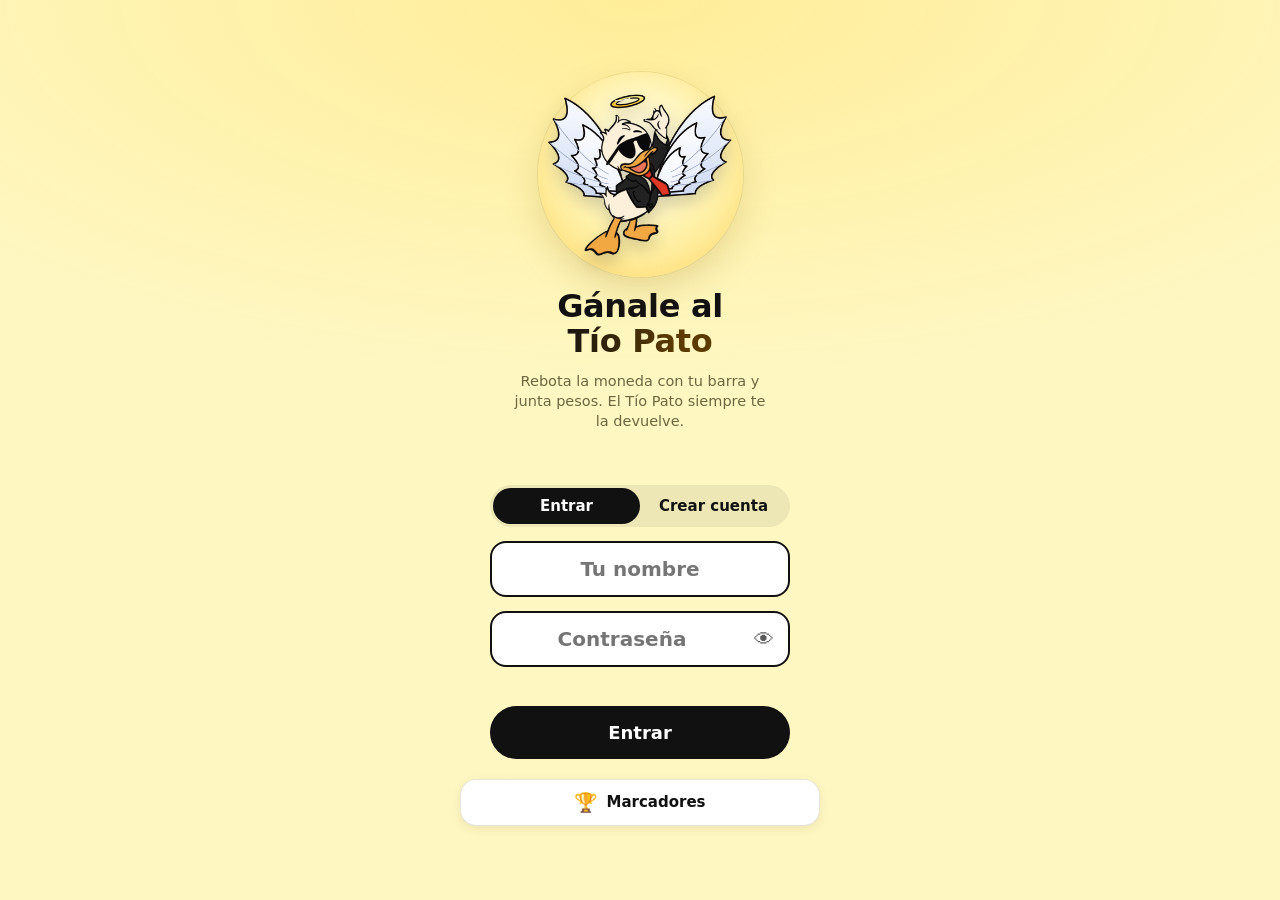
==== commit 0856c71b: "Monedas: destellos de estrella en vez de brillo en toda la moneda Se quita el parpadeo de brillo y s" ====
--- a/juego/index.html
+++ b/juego/index.html
@@ -98,7 +98,7 @@
 
   /* ----- El Tío Pato: ángel amistoso → desafiante → enojado → diablo -----
      Variables: --angel / --devil (0..1, qué capas se ven) · --anger (0..1) · --shake · --flap (velocidad de aleteo). */
-  #duck { position: absolute; left: 0; top: var(--duck-top, 26px); z-index: 1; width: calc(141px * var(--k, 1)); height: calc(170px * var(--k, 1)); pointer-events: none; visibility: hidden; will-change: transform; --angel: 1; --devil: 0; --anger: 0; --shake: 0px; --flap: 1.5s; }
+  #duck { position: absolute; left: 0; top: var(--duck-top, 26px); z-index: 1; width: calc(141px * var(--k, 1) * var(--dw, 1)); height: calc(170px * var(--k, 1)); pointer-events: none; visibility: hidden; will-change: transform; --angel: 1; --devil: 0; --anger: 0; --shake: 0px; --flap: 1.5s; }
   #duck .rig { position: relative; width: 100%; height: 100%; }
   #duck.mad .rig { animation: fume .11s linear infinite; }
   #duck .ly { position: absolute; left: 0; top: 0; width: 100%; height: 100%; display: block; -webkit-user-drag: none; transition: opacity .6s; }
@@ -108,6 +108,8 @@
   #duck[data-face="0"] .f0, #duck[data-face="1"] .f1, #duck[data-face="2"] .f2, #duck[data-face="3"] .f3 { opacity: 1; }
   #duck .wl { transform-origin: var(--wl, 43.5% 64.5%); animation: flapL var(--flap) ease-in-out infinite; }
   #duck .wr { transform-origin: var(--wr, 59% 63.7%); animation: flapR var(--flap) ease-in-out infinite; }
+  #duck .stat { object-fit: contain; object-position: 50% 100%; transform-origin: 50% 90%; animation: statBob 1.8s ease-in-out infinite; filter: saturate(calc(1 + var(--devil) * .3)) drop-shadow(0 0 calc(var(--anger) * 10px) rgba(255, 50, 20, .95)); }
+  @keyframes statBob { 50% { transform: translateY(-4px) rotate(1.2deg); } }
   #duck .halo { animation: bob 2.4s ease-in-out infinite; filter: drop-shadow(0 0 7px rgba(255, 214, 70, .95)); }
   #duck.mad .halo { animation: bob 2.4s ease-in-out infinite, flicker .3s steps(2) infinite; }
   #duck .horns { filter: drop-shadow(0 0 5px rgba(255, 60, 20, .8)); }
@@ -208,7 +210,7 @@
   .verdict { font-size: 24px; font-weight: 800; text-shadow: 0 2px 12px rgba(0,0,0,.25); }
   .final { font-size: 72px; font-weight: 800; line-height: 1; text-shadow: 0 2px 12px rgba(0,0,0,.25); font-variant-numeric: tabular-nums; }
   .final small { font-size: 28px; font-weight: 800; }
-  .sub { font-size: 15px; font-weight: 600; opacity: .95; text-shadow: 0 1px 6px rgba(60,0,90,.55); max-width: 32ch; }
+  .sub { white-space: pre-line; font-size: 15px; font-weight: 600; opacity: .95; text-shadow: 0 1px 6px rgba(60,0,90,.55); max-width: 32ch; }
   #result .hero { height: clamp(84px, 15vh, 128px); animation: none; }
   #result .btn { background: #111; width: min(100%, 340px); display: flex; align-items: center; justify-content: center; gap: 10px; }
   #result .btn.ghost { background: rgba(255,255,255,.14); color: #fff; border-color: rgba(255,255,255,.7); }
@@ -217,6 +219,8 @@
   #result .status.err { color: #ffd6d0; }
   #result .best { color: rgba(255,255,255,.85); }
   #result .status, #result .best, #result .link { text-shadow: 0 1px 6px rgba(60,0,90,.55); }
+  #diagOut { margin: 0; width: min(100%, 340px); text-align: left; white-space: pre-wrap; word-break: break-word; font: 12px/1.45 ui-monospace, Menlo, Consolas, monospace; color: #fff; background: rgba(20,0,40,.55); border-radius: 12px; padding: 10px 12px; -webkit-user-select: text; user-select: text; }
+  #diagOut[hidden], #diagBtn[hidden] { display: none; }
 
   /* ---------- marcadores ---------- */
   #board { justify-content: flex-start; gap: 8px; overflow: hidden; }
@@ -389,12 +393,18 @@
   /* ---------- pelotas: monedas que giran y billetes que revolotean ---------- */
   .ball { position: absolute; inset: 0; display: grid; place-items: center; }
   .ball img { width: calc(100% * var(--bw, 1)); max-width: none; height: auto; display: block; -webkit-user-drag: none; will-change: transform; }
-  .ball.flip img { animation: coinFlip 1.15s linear infinite, glint 1.15s linear infinite; }
+  .ball.spin img { animation: coinSpin 1.6s linear infinite; filter: drop-shadow(0 3px 3px rgba(0,0,0,.28)); }
+  /* destellos: dos estrellitas que aparecen un instante sobre la moneda (la moneda en sí no cambia de brillo) */
+  .ball.spin::before, .ball.spin::after { content: ""; position: absolute; width: 42%; aspect-ratio: 1; pointer-events: none; opacity: 0; z-index: 1;
+    background: radial-gradient(circle, #fff 0 14%, rgba(255,255,255,0) 46%), linear-gradient(90deg, transparent 4%, #fff 50%, transparent 96%) center / 100% 13% no-repeat, linear-gradient(0deg, transparent 4%, #fff 50%, transparent 96%) center / 13% 100% no-repeat;
+    filter: drop-shadow(0 0 2px rgba(255, 184, 40, .95)); animation: destello 2.8s ease-in-out infinite; }
+  .ball.spin::before { top: 6%; right: 8%; }
+  .ball.spin::after { bottom: 12%; left: 6%; animation-delay: 1.4s; }
+  @keyframes destello { 0%, 60%, 100% { opacity: 0; transform: scale(.15) rotate(0deg); } 70%, 78% { opacity: 1; transform: scale(1) rotate(20deg); } 90% { opacity: 0; transform: scale(.4) rotate(45deg); } }
   .ball.flutter img { animation: flutter .9s ease-in-out infinite; }
   .ball.emoji { font-size: calc(56px * var(--k, 1)); line-height: 1; animation: spin .75s linear infinite; }
   @keyframes spin { to { transform: rotate(360deg); } }
-  @keyframes coinFlip { from { transform: perspective(520px) rotateY(0); } to { transform: perspective(520px) rotateY(360deg); } }
-  @keyframes glint { 0%, 100% { filter: brightness(1) drop-shadow(0 3px 3px rgba(0,0,0,.3)); } 14% { filter: brightness(1.5) saturate(1.2) drop-shadow(0 0 8px rgba(255,255,255,.9)); } 30% { filter: brightness(.9) drop-shadow(0 3px 3px rgba(0,0,0,.3)); } 64% { filter: brightness(1.45) saturate(1.2) drop-shadow(0 0 8px rgba(255,255,255,.9)); } 80% { filter: brightness(.92) drop-shadow(0 3px 3px rgba(0,0,0,.3)); } }
+  @keyframes coinSpin { to { transform: rotate(360deg); } }       /* la moneda gira como una rueda, en el sentido del reloj */
   @keyframes flutter { 0%, 100% { transform: rotate(-11deg) scale(1, 1); } 25% { transform: rotate(3deg) scale(1.05, .8); } 50% { transform: rotate(12deg) scale(1, 1); } 75% { transform: rotate(-4deg) scale(1.05, .8); } }
 
   /* ---------- aviso «Monedas dobles» ---------- */
@@ -414,7 +424,7 @@
 
   /* ---------- billetera y tienda ---------- */
   .coins { display: inline-flex; align-items: center; gap: 7px; font-weight: 800; font-size: 17px; background: #fff; border: 1px solid var(--line); padding: 5px 14px 5px 7px; border-radius: 999px; font-variant-numeric: tabular-nums; box-shadow: 0 2px 8px rgba(80,70,20,.1); }
-  .coins .ci { width: 26px; height: 26px; object-fit: contain; display: block; }
+  .coins .ci { height: 26px; width: auto; max-width: 46px; object-fit: contain; display: block; }      /* es la pelota que llevas puesta: moneda o billete */
   .coins[hidden] { display: none; }
   .coinsline { font-size: 24px; font-weight: 800; text-shadow: 0 2px 10px rgba(0,0,0,.3); }
   #shop { justify-content: flex-start; gap: 8px; overflow: hidden; }
@@ -436,6 +446,7 @@
   .item .pv.chpv img { position: absolute; left: 50%; top: 50%; height: 84px; width: auto; transform: translate(-50%, -50%); animation: 5s ease-in-out infinite; }
   .item .pv.chpv img:first-child { animation-name: chSwapA; }
   .item .pv.chpv img:last-child { animation-name: chSwapB; }
+  .item .pv.chpv.one img { animation: none; opacity: 1; }
   @keyframes chSwapA { 0%, 38% { opacity: 1; } 50%, 88% { opacity: 0; } 100% { opacity: 1; } }
   @keyframes chSwapB { 0%, 38% { opacity: 0; } 50%, 88% { opacity: 1; } 100% { opacity: 0; } }
   .item .nm { font-weight: 800; font-size: 15px; line-height: 1.15; }
@@ -493,7 +504,7 @@
 
   @media (prefers-reduced-motion: reduce) {
     .bgx, .bgx i, .bgx::before, .bgx::after, #paddle, #paddle::before, #paddle::after, .pvbar, .pvbar::before, .pvbar::after { animation: none !important; }
-    #duck .wl, #duck .wr, #duck .halo, #duck .trident, #duck .tail, #duck.mad .rig, #steam, .ball.emoji, .ball img, .hero, .rain span, #rotate .ico, #mult.show, .item .pv.chpv img { animation: none; }
+    #duck .wl, #duck .wr, #duck .halo, #duck .trident, #duck .tail, #duck .stat, #duck.mad .rig, #steam, .ball.emoji, .ball img, .ball.spin::before, .ball.spin::after, .hero, .rain span, #rotate .ico, #mult.show, .item .pv.chpv img { animation: none; }
     #arena.jolt { animation: none; }
   }
 </style>
@@ -560,6 +571,8 @@
       <div class="sub" id="finalSub"></div>
       <div class="coinsline" id="coinsLine"></div>
       <div class="status" id="saveStatus"></div>
+      <button class="link" id="diagBtn" hidden>Ver detalle técnico</button>
+      <pre id="diagOut" hidden></pre>
       <div class="best" id="bestResult"></div>
       <button class="btn" id="again"><svg width="18" height="18" viewBox="0 0 24 24" fill="none" stroke="#fff" stroke-width="2.4" stroke-linecap="round" stroke-linejoin="round"><path d="M3 12a9 9 0 1 0 3-6.7"/><path d="M3 4v5h5"/></svg>Jugar de nuevo</button>
       <button class="btn ghost" id="openShop2">🛍️ Gastar mis pesos</button>
@@ -616,6 +629,7 @@
   const PADDLE_START = .42, SHRINK_LO = .003, SHRINK_HI = .0095, SHRINK_MIN = .28;   // la barra: 100% → 70% en el rebote 100 → 28%
   const rateAt = n => Math.floor(n / TIER) + 1;             // pesos que vale el rebote número n ($1 hasta el 99, $2 del 100 al 199…)
   const pesosFor = h => { const t = Math.floor(h / TIER); return h + TIER * t * (t - 1) / 2 + t * (h - TIER * t + 1); };   // pesos de una partida de h rebotes
+  let gameRate = 1;                                         // pesos por punto de la pelota con la que empezó la partida (ball[].rate)
   const money = n => '$' + String(Math.round(n)).replace(/\B(?=(\d{3})+(?!\d))/g, '.');
   // Fases del Tío Pato, según los rebotes: ángel amistoso → desafiante → se enoja y se vuelve diablo
   // En cuanto el Pato se enoja (55) pierde la aureola y las alas de ángel y pasa a su piel de diablo.
@@ -1022,7 +1036,8 @@
   function setInitial() { $('meInit').textContent = player.name ? [...player.name][0].toUpperCase() : '😎'; }
 
   /* ---------- el Tío Pato: capas del personaje ---------- */
-  const chDir = () => HAS_ART ? curCh().dir : '';
+  const chDir = () => HAS_ART ? (curCh().dir || '') : '';
+  const picOf = f => { const im = new Image(); im.src = f; im.alt = ''; im.draggable = false; return im; };      // imagen suelta (skins de una sola imagen)
   const IMG = (f, cls) => { const im = document.createElement('img'); im.src = chDir() + f; im.alt = ''; im.draggable = false; im.className = cls; return im; };
   const cap = t => t.charAt(0).toUpperCase() + t.slice(1);
   let builtCh = '';
@@ -1030,6 +1045,15 @@
     builtCh = wallet.eq.ch; lastFace = -1;
     rig.textContent = '';
     if (!HAS_ART) { rig.innerHTML = '<span id="duckFace">🦆</span><span id="steam">💢</span>'; return; }
+    const one = curCh().stat;
+    if (one) {                                                    // skin de una sola imagen: el mismo dibujo en todas las fases
+      const im = picOf(one); im.className = 'ly stat' + (curCh().stat2 ? ' angel' : ''); rig.appendChild(im);
+      if (curCh().stat2) { const im2 = picOf(curCh().stat2); im2.className = 'ly stat devil'; rig.appendChild(im2); }      // el dibujo enojado aparece con el enojo (--devil)
+      const sm = document.createElement('span'); sm.id = 'steam'; sm.textContent = '💢'; rig.appendChild(sm);
+      const av = $('botFace'); av.textContent = ''; const ai = picOf(one); ai.className = 'ava'; av.appendChild(ai); botAv.classList.add('pic');
+      $('heroBox').textContent = ''; $('heroBox').appendChild(picOf(one));
+      duckLook(); return;
+    }
     // de atrás hacia adelante: cola, alas de diablo, alas de ángel, tridente, cuerpo (4 caras), aureola, cuernos
     [['tail.png', 'ly devil tail'], ['wingL_devil.png', 'ly devil wl'], ['wingR_devil.png', 'ly devil wr'],
      ['wingL_angel.png', 'ly angel wl'], ['wingR_angel.png', 'ly angel wr'], ['trident.png', 'ly devil trident'],
@@ -1050,14 +1074,18 @@
     const [sx, sy] = String(c.steam || '58% 22%').split(' ');
     set(duck, '--wl', c.wl); set(duck, '--wr', c.wr); set(duck, '--tr', c.tr); set(duck, '--tail', c.tail); set(duck, '--sx', sx); set(duck, '--sy', sy);
     set(botAv, '--avW', c.avW); set(botAv, '--avL', c.avL); set(botAv, '--avT', c.avT);
-    $('ttl').firstChild.textContent = 'Gánale ' + (ch.g === 'f' ? 'a la ' : 'al '); $('ttlName').textContent = ch.n;
-    $('tagline').textContent = `Rebota la moneda con tu barra y junta pesos. ${cap(ch.name)} siempre te la devuelve.`;
-    $('verdict').textContent = 'Ganó ' + ch.name;
+    if (ch.stat && ch.av) { set(botAv, '--avW', ch.av.w + 'px'); set(botAv, '--avL', (22 - ch.av.fx * ch.av.w).toFixed(1) + 'px'); set(botAv, '--avT', (22 - ch.av.fy * ch.av.w * ch.asp).toFixed(1) + 'px'); }   // centra la cara en el círculo de 44 px
+    const pl = ch.g === 'p';
+    set(duck, '--dw', ch.dw || 1);
+    $('ttl').firstChild.textContent = 'Gánale ' + (pl ? 'a los ' : ch.g === 'f' ? 'a la ' : 'al '); $('ttlName').textContent = ch.n.replace(/^Los /, '');
+    $('tagline').textContent = `Rebota la moneda con tu barra y junta pesos. ${cap(ch.name)} siempre te la ${pl ? 'devuelven' : 'devuelve'}.`;
+    $('verdict').textContent = (pl ? 'Ganaron ' : 'Ganó ') + ch.name;
     if (builtCh !== wallet.eq.ch) buildDuck();
   }
   function setHero() {                                           // el personaje de la pantalla final, según hasta dónde llegaste
     const el = $('heroEnd'); el.textContent = '';
     if (!HAS_ART) { el.innerHTML = '<span style="font-size:84px">🦆</span>'; return; }
+    if (curCh().stat) { el.appendChild(picOf(hits >= P_ANGRY && curCh().stat2 ? curCh().stat2 : curCh().stat)); return; }
     el.appendChild(IMG(hits >= P_ANGRY ? 'hero_devil.png' : hits >= P_CHALLENGE ? 'hero_mid.png' : 'hero_angel.png', ''));
   }
   function duckLook() {
@@ -1069,6 +1097,13 @@
     duck.style.setProperty('--flap', (1.5 - angerK() * .9 - devilK() * .2).toFixed(2) + 's');
     duck.classList.toggle('mad', angerK() > .15);
     duck.dataset.face = f;
+    const ch = curCh();
+    if (HAS_ART && ch.stat2) {                                  // skin con dibujo enojado: el avatar cambia de imagen y de recorte
+      const ai = botAv.querySelector('.ava:not(.face):not(.horns)'), mad = devilK() > 0, av = mad ? ch.av2 : ch.av, src = mad ? ch.stat2 : ch.stat, asp = mad ? ch.asp2 : ch.asp;
+      if (ai && ai.getAttribute('src') !== src) {
+        ai.src = src; botAv.style.setProperty('--avW', av.w + 'px'); botAv.style.setProperty('--avL', (22 - av.fx * av.w).toFixed(1) + 'px'); botAv.style.setProperty('--avT', (22 - av.fy * av.w * asp).toFixed(1) + 'px');
+      }
+    }
     if (HAS_ART) {
       const a = botAv.querySelector('.ava.face'), h = botAv.querySelector('.ava.horns');
       if (a && f !== lastFace) a.src = chDir() + 'face' + f + '.png';
@@ -1076,7 +1111,7 @@
     }
     lastFace = f;
   }
-  const tpl = t => t.replace('%n', curCh().name).replace('%D', curCh().g === 'f' ? 'LA DIABLA' : 'EL DIABLO');
+  const tpl = t => t.replace('%n', curCh().name).replace('%D', ({ f: 'LA DIABLA', p: 'LOS DIABLOS' })[curCh().g] || 'EL DIABLO');
   function say(text, ms = 2400) {
     const b = $('bubble'); b.textContent = tpl(text); b.classList.add('on'); lastSay = text; bubbleW = b.offsetWidth;
     clearTimeout(bubbleTimer); bubbleTimer = setTimeout(() => b.classList.remove('on'), ms);
@@ -1087,12 +1122,21 @@
   const SAY_ANGRY = ['¡CUAC! ¡Ya me estás molestando!', '¡Nadie me gana, nadie!', '¡Te voy a destrozar la barra!', '¡Estoy perdiendo la paciencia!', '¡DEJA DE REBOTAR ESO!', '¡Me sacas de quicio!'];
   const SAY_DEVIL = ['¡MUAJAJAJA! ¡Eres mío!', '¡Arde, mortal!', '¡Bienvenido al infierno, cuac!', '¡NO ESCAPARÁS!', '¡Soy %n del infierno!', '¡Quémate!'];
   const SPECIAL = { 1: '¡Muy bien, amigo!', 30: 'Mmm… ya me cansé de ser amable', 55: '¡Se me acabó la paciencia! ¡AAARGH! 😡', 60: '¡AHORA SOY %D! 😈', 100: '¡Monedas dobles! Pero ahora va en serio… 😏', 200: '¡Monedas triples! ¿Hasta dónde llegas? 😈' };
+  // La pareja habla en plural.
+  const SAY_PL = {
+    friend: ['¡Qué bien lo haces, amigo!', '¡Muy bien, campeón!', '¡Nos encanta jugar contigo!', '¡Tú puedes, amigo!', '¡Wow, qué buenos reflejos!', '¡Sigue así, crack!', '¡Eres genial!', '¡Qué divertido, cuac cuac!'],
+    challenge: ['¿Seguro que puedes con esto?', 'Veamos cuánto aguantas…', '¿Eso es todo lo que tienes?', 'No te confíes tanto, amigo', 'Ahora sí empieza lo bueno', 'Se acabó lo amable…', '¿Crees que puedes ganarnos?'],
+    angry: ['¡CUAC! ¡Ya nos estás molestando!', '¡Nadie nos gana, nadie!', '¡Te vamos a destrozar la barra!', '¡Estamos perdiendo la paciencia!', '¡DEJA DE REBOTAR ESO!', '¡Nos sacas de quicio!'],
+    devil: ['¡MUAJAJAJA! ¡Eres nuestro!', '¡Arde, mortal!', '¡Bienvenido al infierno, cuac!', '¡NO ESCAPARÁS!', '¡Somos %n del infierno!', '¡Quémate!'],
+    special: { 30: 'Mmm… ya nos cansamos de ser amables', 55: '¡Se nos acabó la paciencia! ¡AAARGH! 😡', 60: '¡AHORA SOMOS %D! 😈' }
+  };
   const pick = list => { let t; do { t = list[Math.floor(Math.random() * list.length)]; } while (t === lastSay && list.length > 1); return t; };
   function talk() {
-    if (SPECIAL[hits]) { say(SPECIAL[hits], 2800); if (hits >= 30) tone(hits >= P_ANGRY ? 110 : 660, .3, hits >= P_ANGRY ? 'sawtooth' : 'triangle', .1, hits >= P_ANGRY ? 55 : 880); return; }
+    const pl = curCh().g === 'p', L = pl ? SAY_PL : { friend: SAY_FRIEND, challenge: SAY_CHALLENGE, angry: SAY_ANGRY, devil: SAY_DEVIL }, sp = (pl && SAY_PL.special[hits]) || SPECIAL[hits];
+    if (sp) { say(sp, 2800); if (hits >= 30) tone(hits >= P_ANGRY ? 110 : 660, .3, hits >= P_ANGRY ? 'sawtooth' : 'triangle', .1, hits >= P_ANGRY ? 55 : 880); return; }
     const every = hits < P_ANGRY ? 4 : 3;
     if (hits % every !== 0) return;
-    say(pick(hits < P_CHALLENGE ? SAY_FRIEND : hits < P_ANGRY ? SAY_CHALLENGE : hits < P_HELL ? SAY_ANGRY : SAY_DEVIL));
+    say(pick(hits < P_CHALLENGE ? L.friend : hits < P_ANGRY ? L.challenge : hits < P_HELL ? L.angry : L.devil));
   }
 
   // Dónde llegará el billete a la altura del Tío Pato (con rebotes en las paredes), para que salga a recibirlo.
@@ -1167,13 +1211,13 @@
     if (vy > 0 && prevY + R <= top + 2 && y + R >= top && Math.abs(x - px) <= pw / 2 + R * .7) {
       y = top - R;
       hits++;                                                    // ¡un rebote más: aquí se cuenta el puntaje!
-      const rt = rateAt(hits);                                   // lo que vale este rebote en pesos
+      const rt = rateAt(hits), val = gameRate * rt;             // lo que vale este rebote en pesos: lo que paga tu pelota × «monedas dobles»
       const off = clamp((x - px) / (pw / 2 + R * .7) + (Math.random() - .5) * .3, -1, 1);
       setVel(Math.sin(off * 1.05), -Math.cos(off * 1.05));       // el ángulo depende de dónde pega en la barra
       renderScores(); bump(meNum); setBig(hits); setBg(); duckLook(); talk();
-      spawn(rt > 1 ? 'pop gold' : 'pop', x, top - 28, '+$' + rt);
+      spawn(val > 1 ? 'pop gold' : 'pop', x, top - 28, '+' + money(val));
       padBurst(x, top);
-      if (hits % TIER === 0) bonusBanner(rt);
+      if (hits % TIER === 0) bonusBanner(rt, val);
       paddle.classList.add('hit'); setTimeout(() => paddle.classList.remove('hit'), 90);
       tone(480 + Math.min(hits, 60) * 10, .07);
       if (navigator.vibrate) navigator.vibrate(8);
@@ -1183,10 +1227,10 @@
 
   // «¡Monedas dobles!» (×2 en el rebote 100, ×3 en el 200…): cartel animado, lluvia de chispas, fanfarria y vibración.
   const multEl = $('mult');
-  function bonusBanner(rt) {
+  function bonusBanner(rt, val) {
     multEl.querySelector('b').textContent = '×' + rt;
     multEl.querySelector('span').textContent = rt === 2 ? '¡Monedas dobles!' : rt === 3 ? '¡Monedas triples!' : `¡Monedas ×${rt}!`;
-    multEl.querySelector('small').textContent = `Cada rebote ahora vale ${money(rt)}`;
+    multEl.querySelector('small').textContent = `Cada rebote ahora vale ${money(val)}`;
     multEl.classList.remove('show'); void multEl.offsetWidth; multEl.classList.add('show');
     for (let i = 0; i < 5; i++) burst(W * (.1 + i * .2), H * .5, 14, ['#ffd54a', '#fff2a0', '#ffb300', '#ff8a1f'], 380 + Math.random() * 160, true);
     [523, 659, 784, 1047, 1319].forEach((f, i) => setTimeout(() => tone(f, .16, 'triangle', .13), i * 80));
@@ -1242,7 +1286,7 @@
   const CAT = window.TIENDA || {
     ch: [{ id: 'tio', n: 'Tío Pato', price: 0, dir: 'pato/', name: 'el Tío Pato', g: 'm', css: {} }],
     bg: [{ id: 'clasico', n: 'Clásico', price: 0 }], pad: [{ id: 'clasica', n: 'Clásica', price: 0 }],
-    ball: [{ id: 'peso1', n: 'Moneda $1', price: 0, img: 'skins/peso1.webp', fx: 'flip', w: 1, trail: '#d5dbe8' }]
+    ball: [{ id: 'peso1', n: 'Moneda $1', price: 0, img: 'skins/peso1.webp', fx: 'spin', w: 1, trail: '#d5dbe8' }]
   };
   const DEF = { ch: CAT.ch[0].id, bg: CAT.bg[0].id, pad: CAT.pad[0].id, ball: CAT.ball[0].id };
   const themeEl = $('theme');
@@ -1253,7 +1297,7 @@
   const PKEY = () => 'gana-al-tio-pato-partida-' + (session ? session.uid : 'local');
   const itemOf = (cat, id) => CAT[cat].find(i => i.id === id);
   const owns = (cat, id) => { const it = itemOf(cat, id); return !!it && (it.price === 0 || wallet.own[cat + '_' + id] === true); };
-  const pendingP = () => (pending ? pesosFor(pending.h) : 0);
+  const pendingP = () => (pending ? pending.r * pesosFor(pending.h) : 0);
   const balance = () => Math.max(0, wallet.c + pendingP() - wallet.sp);
   const curCh = () => itemOf('ch', wallet.eq.ch) || CAT.ch[0];
   const savePending = () => { try { if (pending) localStorage.setItem(PKEY(), JSON.stringify(pending)); else localStorage.removeItem(PKEY()); } catch (e) {} };
@@ -1263,7 +1307,7 @@
       const w = JSON.parse(localStorage.getItem(WKEY()) || 'null');
       if (w) { wallet.c = +w.c || 0; wallet.sp = +w.sp || 0; wallet.lr = +w.lr || 0; wallet.own = w.own || {}; wallet.eq = { ...DEF, ...(w.eq || {}) }; }
       const p = AUTH && session ? JSON.parse(localStorage.getItem(PKEY()) || 'null') : null;
-      if (p && +p.s > 0 && +p.h > 0) pending = { s: +p.s, h: +p.h };
+      if (p && +p.s > 0 && +p.h > 0) pending = { s: +p.s, h: +p.h, r: +p.r || 1 };
     } catch (e) {}
     for (const k in DEF) if (!itemOf(k, wallet.eq[k])) wallet.eq[k] = DEF[k];
   }
@@ -1292,12 +1336,15 @@
     try {
       if (pending) await claimRun();                               // primero cobra la partida anterior si quedó pendiente
       const tok = encodeURIComponent(await idToken()), uid = session.uid;
-      const r = await http(`${DB}/runs/${uid}.json?auth=${tok}`, { method: 'PUT', headers: JSONH, body: JSON.stringify({ s: SV }) });
+      const ball = itemOf('ball', wallet.eq.ball) || CAT.ball[0], rate = ball.rate || 1;                       // la pelota y lo que paga quedan anotados al empezar (las reglas los comprueban)
+      const put = t => http(`${DB}/runs/${uid}.json?auth=${t}`, { method: 'PUT', headers: JSONH, body: JSON.stringify({ s: SV, b: ball.id, r: rate }) });
+      let r = await put(tok);
+      if (r.status === 401 && /token/i.test(await r.clone().text().catch(() => '')) && !/permission/i.test(await r.clone().text().catch(() => ''))) r = await put(encodeURIComponent(await idToken(true)));   // token vencido: se renueva y se reintenta una vez
       if (!r.ok) { runFail = r.status === 401 || r.status === 403 ? 'rules' : 'net'; return null; }
       const g = await http(`${DB}/runs/${uid}/s.json?auth=${tok}`);
       const s = g.ok ? await g.json() : null;
       if (typeof s !== 'number') return null;
-      run = { s }; return run;
+      run = { s, r: rate }; return run;
     } catch (e) { runFail = 'net'; return null; }
   }
   let claiming = null;
@@ -1312,7 +1359,7 @@
       if (!wr.ok) return wr.status === 401 || wr.status === 403 ? 'denied' : 'error';
       const w = (await wr.json()) || {}, best = sr.ok ? (+(await sr.json()) || 0) : 0;
       if (+w.lr === pr.s) { pending = null; savePending(); await pullWallet(); return 'ok'; }      // ya estaba cobrada (se perdió la respuesta)
-      const c0 = +w.c || 0, sp0 = +w.sp || 0, p = pesosFor(pr.h), body = {};
+      const c0 = +w.c || 0, sp0 = +w.sp || 0, p = pr.r * pesosFor(pr.h), body = {};
       body[`runs/${uid}/e`] = SV; body[`runs/${uid}/h`] = pr.h; body[`runs/${uid}/p`] = p;
       body[`wallets/${uid}/c`] = c0 + p; body[`wallets/${uid}/sp`] = sp0; body[`wallets/${uid}/lr`] = pr.s;
       if (pr.h > best) body[`scores/${uid}`] = { n: player.name || session.name, k: session.key, s: pr.h, t: SV };
@@ -1347,6 +1394,7 @@
     const b = itemOf('ball', wallet.eq.ball) || CAT.ball[0], el = target.firstElementChild;
     el.textContent = ''; el.className = 'ball ' + (b.fx || ''); el.style.setProperty('--bw', b.w || 1);
     trailColor = b.trail || '#ffc928';
+    if (b.img) document.querySelectorAll('.coins .ci').forEach(i => { i.src = b.img; });      // el recuadro de pesos muestra la pelota que llevas puesta
     if (b.img) {
       const im = new Image(); im.alt = ''; im.draggable = false;
       im.onerror = () => { el.className = 'ball emoji'; el.textContent = '💸'; };
@@ -1368,7 +1416,8 @@
     const pv = document.createElement('div');
     if (shopTab === 'ch') {
       pv.className = 'pv chpv';
-      if (HAS_ART) for (const f of ['hero_angel.png', 'hero_devil.png']) { const im = new Image(); im.src = it.dir + f; im.alt = ''; im.draggable = false; pv.appendChild(im); }
+      if (HAS_ART && it.stat) { if (!it.stat2) pv.classList.add('one'); pv.appendChild(picOf(it.stat)); if (it.stat2) pv.appendChild(picOf(it.stat2)); }      // con dibujo enojado: se alternan los dos
+      else if (HAS_ART) for (const f of ['hero_angel.png', 'hero_devil.png']) { const im = new Image(); im.src = it.dir + f; im.alt = ''; im.draggable = false; pv.appendChild(im); }
       else pv.textContent = '🦆';
     } else if (shopTab === 'bg') {
       pv.className = 'pv bgx'; pv.dataset.bg = it.id; pv.innerHTML = '<i></i><i></i><i></i>';
@@ -1388,7 +1437,8 @@
     for (const it of CAT[shopTab]) {
       const card = document.createElement('div'); card.className = 'item' + (wallet.eq[shopTab] === it.id ? ' on' : '');
       const nm = document.createElement('div'); nm.className = 'nm'; nm.textContent = it.n;
-      const nt = document.createElement('div'); nt.className = 'nt'; nt.textContent = it.note || (it.price ? '' : 'Incluido');
+      const nt = document.createElement('div'); nt.className = 'nt';
+      nt.textContent = shopTab === 'ball' ? `Paga ${money(it.rate)} por punto${it.note ? ' · ' + it.note : ''}` : (it.note || (it.price ? '' : 'Incluido'));
       const btn = document.createElement('button'); btn.type = 'button';
       if (wallet.eq[shopTab] === it.id) { btn.className = 'cur'; btn.textContent = 'Equipado ✓'; btn.disabled = true; }
       else if (owns(shopTab, it.id)) { btn.className = 'eq'; btn.textContent = 'Equipar'; btn.onclick = () => equip(shopTab, it.id); }
@@ -1499,6 +1549,7 @@
 
     measure();
     hits = 0; elapsed = 0; keyDir = 0; dragX = null; lastFace = -1;
+    gameRate = (itemOf('ball', wallet.eq.ball) || CAT.ball[0]).rate || 1;
     clearFx(); $('rain').textContent = ''; setEnd(false); setThemeActive(true); applyCosmetics(); setBg();
     document.body.classList.add('ingame'); runP = beginRun();    // el servidor anota la hora de inicio de la partida
     layout(); duckX = duckShow = W / 2; px = W / 2;
@@ -1565,19 +1616,41 @@
     }
   }
 
+  // Prueba paso a paso lo que Firebase deja hacer a esta cuenta y lo muestra en pantalla (sirve para saber si las reglas están publicadas).
+  const BUILD = 'v8';
+  async function diagnose() {
+    const out = $('diagOut'), lines = [`Versión del juego: ${BUILD}`, `Base de datos: ${DB.replace(/^https?:\/\//, '')}`];
+    out.hidden = false; const show = () => { out.textContent = lines.join('\n'); };
+    const add = async (t, r, extra) => { let d = ''; if (!r.ok) { try { d = ' ' + (await r.text()).slice(0, 110); } catch (e) {} } lines.push(`${r.ok ? '✅' : '❌'} ${t} · ${r.status}${d}${extra || ''}`); show(); };
+    lines.push('Probando…'); show();
+    try {
+      lines.pop();
+      await add('Leer marcadores', await http(`${DB}/scores.json?shallow=true`));
+      if (!session) { lines.push('❌ No has iniciado sesión'); show(); return; }
+      const tok = encodeURIComponent(await idToken()), uid = session.uid;
+      await add('Leer tu billetera', await http(`${DB}/wallets/${uid}.json?auth=${tok}`));
+      const w = await http(`${DB}/runs/${uid}.json?auth=${tok}`, { method: 'PUT', headers: JSONH, body: JSON.stringify({ s: SV, b: CAT.ball[0].id, r: CAT.ball[0].rate || 1 }) });
+      await add('Empezar una partida (reglas nuevas)', w);
+      if (w.ok) { const g = await http(`${DB}/runs/${uid}/s.json?auth=${tok}`); await add('Leer la hora del servidor', g, g.ok ? ' ' + (await g.clone().text()) : ''); lines.push('Las reglas nuevas están activas. Juega otra partida.'); }
+      else lines.push(w.status === 401 || w.status === 403 ? '→ Firebase rechazó la escritura: en la base de arriba todavía no están las reglas nuevas. En Firebase → Realtime Database → Reglas debe haber un bloque "runs"; pega firebase-rules.json completo y publica.' : '→ No se pudo hablar con Firebase. Revisa tu conexión.');
+    } catch (e) { lines.push('❌ Sin conexión (' + e.message + ')'); }
+    show();
+  }
+
   async function endGame() {
     state = 'over';
     target.style.visibility = 'hidden'; paddle.style.visibility = 'hidden'; duck.style.visibility = 'hidden'; unlockScreen();
     document.body.classList.remove('ingame');
     $('bubble').classList.remove('on'); big.textContent = ''; clearFx(); multEl.classList.remove('show');
 
-    const hp = Math.min(hits, H_MAX), p = pesosFor(hp), record = hp > player.best;
+    const hp = Math.min(hits, H_MAX), p = gameRate * pesosFor(hp), record = hp > player.best;
     $('finalScore').textContent = hits;
     $('finalLabel').textContent = hits === 1 ? 'rebote' : 'rebotes';
-    $('finalSub').textContent = `Aguantaste ${fmtClock(elapsed)} · ${curCh().name} llegó a ${phaseName()}`;
+    $('finalSub').textContent = `Aguantaste ${fmtClock(elapsed)} · ${curCh().name} llegó a ${phaseName()}\n${(itemOf('ball', wallet.eq.ball) || CAT.ball[0]).n} · ${money(gameRate)} por punto`;
     $('bestResult').textContent = record ? '🎉 ¡Nuevo récord personal!' : `Tu mejor puntaje: ${player.best}`;
     renderScores(); setHero(); makeRain(hits >= P_DEVIL); setEnd(true); setThemeActive(false); document.body.classList.remove('hell', 'dark');
     const cl = $('coinsLine'), st = $('saveStatus'); st.className = 'status'; st.textContent = ''; cl.textContent = '';
+    $('diagBtn').hidden = true; $('diagOut').hidden = true;
     tone(300, .35, 'sawtooth', .1, 120);
     show('result');
     if (hp === 0) { cl.textContent = 'Sin pesos esta vez. ¡Rebota más!'; fetchLeader(); return; }
@@ -1595,9 +1668,9 @@
       const rules = runFail === 'rules';
       cl.textContent = rules ? 'Esta partida no se pudo guardar.' : 'Sin conexión: esta partida no sumó pesos.'; st.className = 'status err';
       st.textContent = rules ? 'Firebase no permitió registrar la partida: hay que publicar las reglas nuevas (firebase-rules.json).' : 'Hace falta internet al empezar la partida para sumar pesos y puntaje.';
-      $('bestResult').textContent = `Tu mejor puntaje: ${player.best}`; return;
-    }
-    pending = { s: rn.s, h: hp }; savePending(); renderCoins();
+      $('bestResult').textContent = `Tu mejor puntaje: ${player.best}`; $('diagBtn').hidden = false; return;
+    }
+    pending = { s: rn.s, h: hp, r: rn.r }; savePending(); renderCoins();
     countUp(cl, p, n => `+${money(n)}`);
     st.textContent = 'Guardando tu partida…';
     for (let i = 0; i < 4; i++) {
@@ -1612,13 +1685,13 @@
       }
       if (res === 'denied') {
         cl.textContent = 'Esta partida no se pudo cobrar.'; st.className = 'status err'; $('bestResult').textContent = `Tu mejor puntaje: ${player.best}`;
-        st.textContent = 'Firebase no permitió guardar la partida (revisa que las reglas nuevas estén publicadas).'; return;
+        st.textContent = 'Firebase no permitió guardar la partida (revisa que las reglas nuevas estén publicadas).'; $('diagBtn').hidden = false; return;
       }
       st.className = 'status err'; st.textContent = 'No se pudo guardar. Reintentando…';
       await new Promise(r => setTimeout(r, 4000));
       if (state !== 'over') return;
     }
-    st.textContent = 'Sin conexión: tus pesos se cobrarán solos cuando vuelva internet.';
+    st.textContent = 'Sin conexión: tus pesos se cobrarán solos cuando vuelva internet.'; $('diagBtn').hidden = false;
   }
 
   function backToMenu() {
@@ -1638,6 +1711,7 @@
   $('tabUp').addEventListener('click', () => setAuthMode('up'));
   $('eye').addEventListener('click', () => { const p = $('pass'); const show = p.type === 'password'; p.type = show ? 'text' : 'password'; $('eye').textContent = show ? '🙈' : '👁'; });
   $('logout').addEventListener('click', logout);
+  $('diagBtn').addEventListener('click', diagnose);
   $('openShop').addEventListener('click', () => openShop('menu'));
   $('openShop2').addEventListener('click', () => openShop('result'));
   $('shopBack').addEventListener('click', closeShop);
